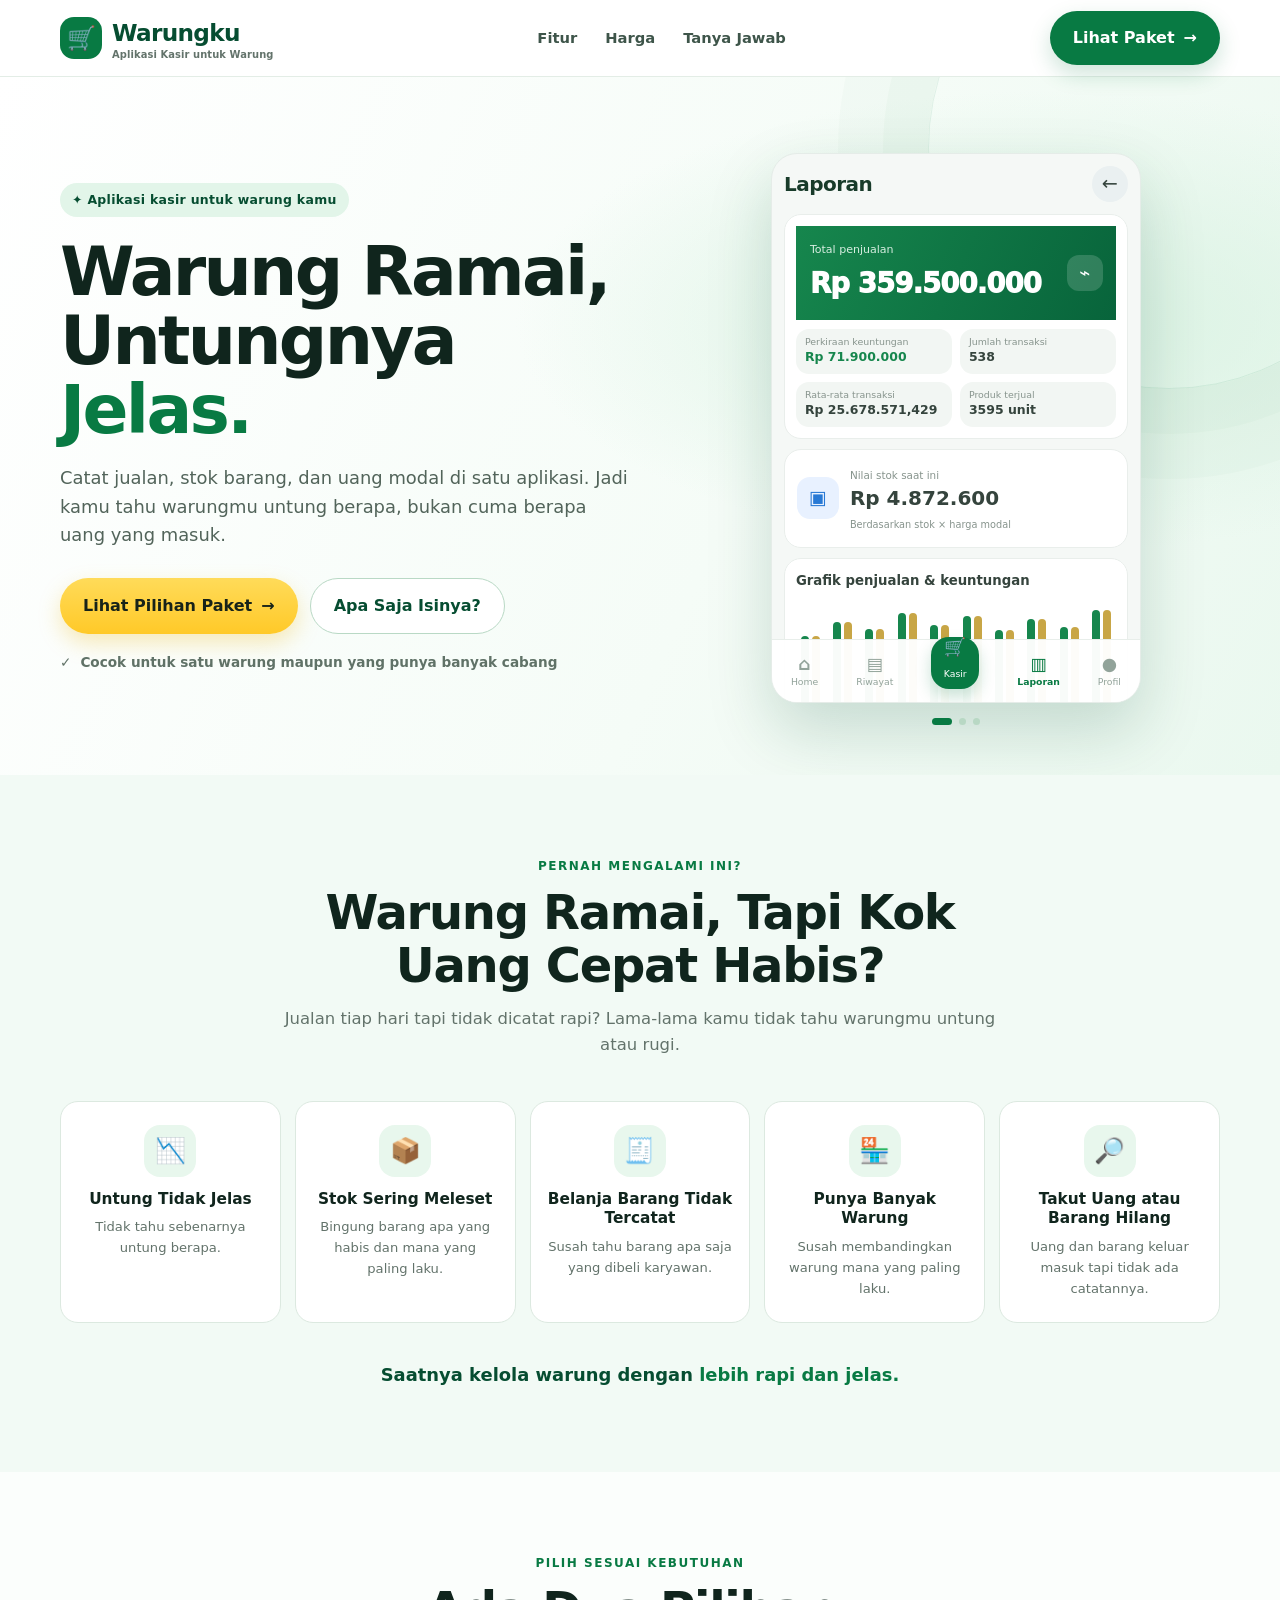
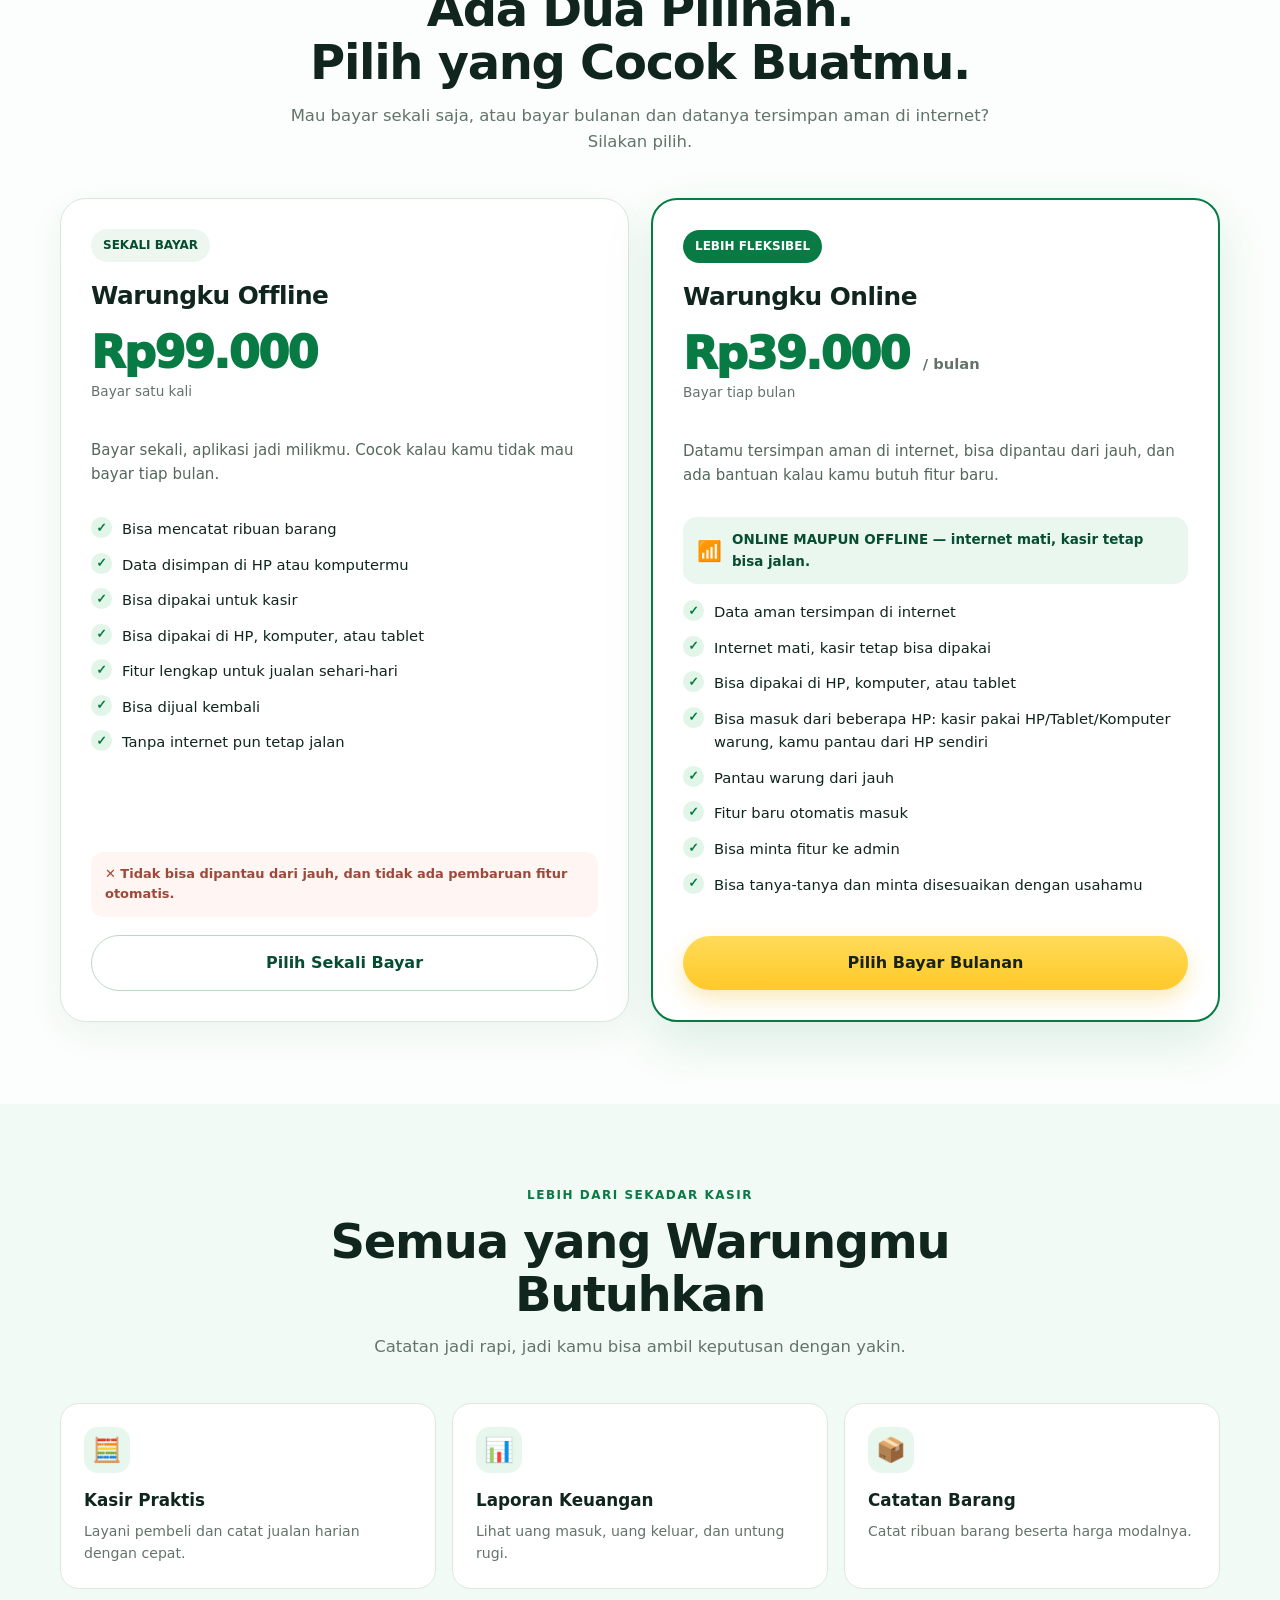
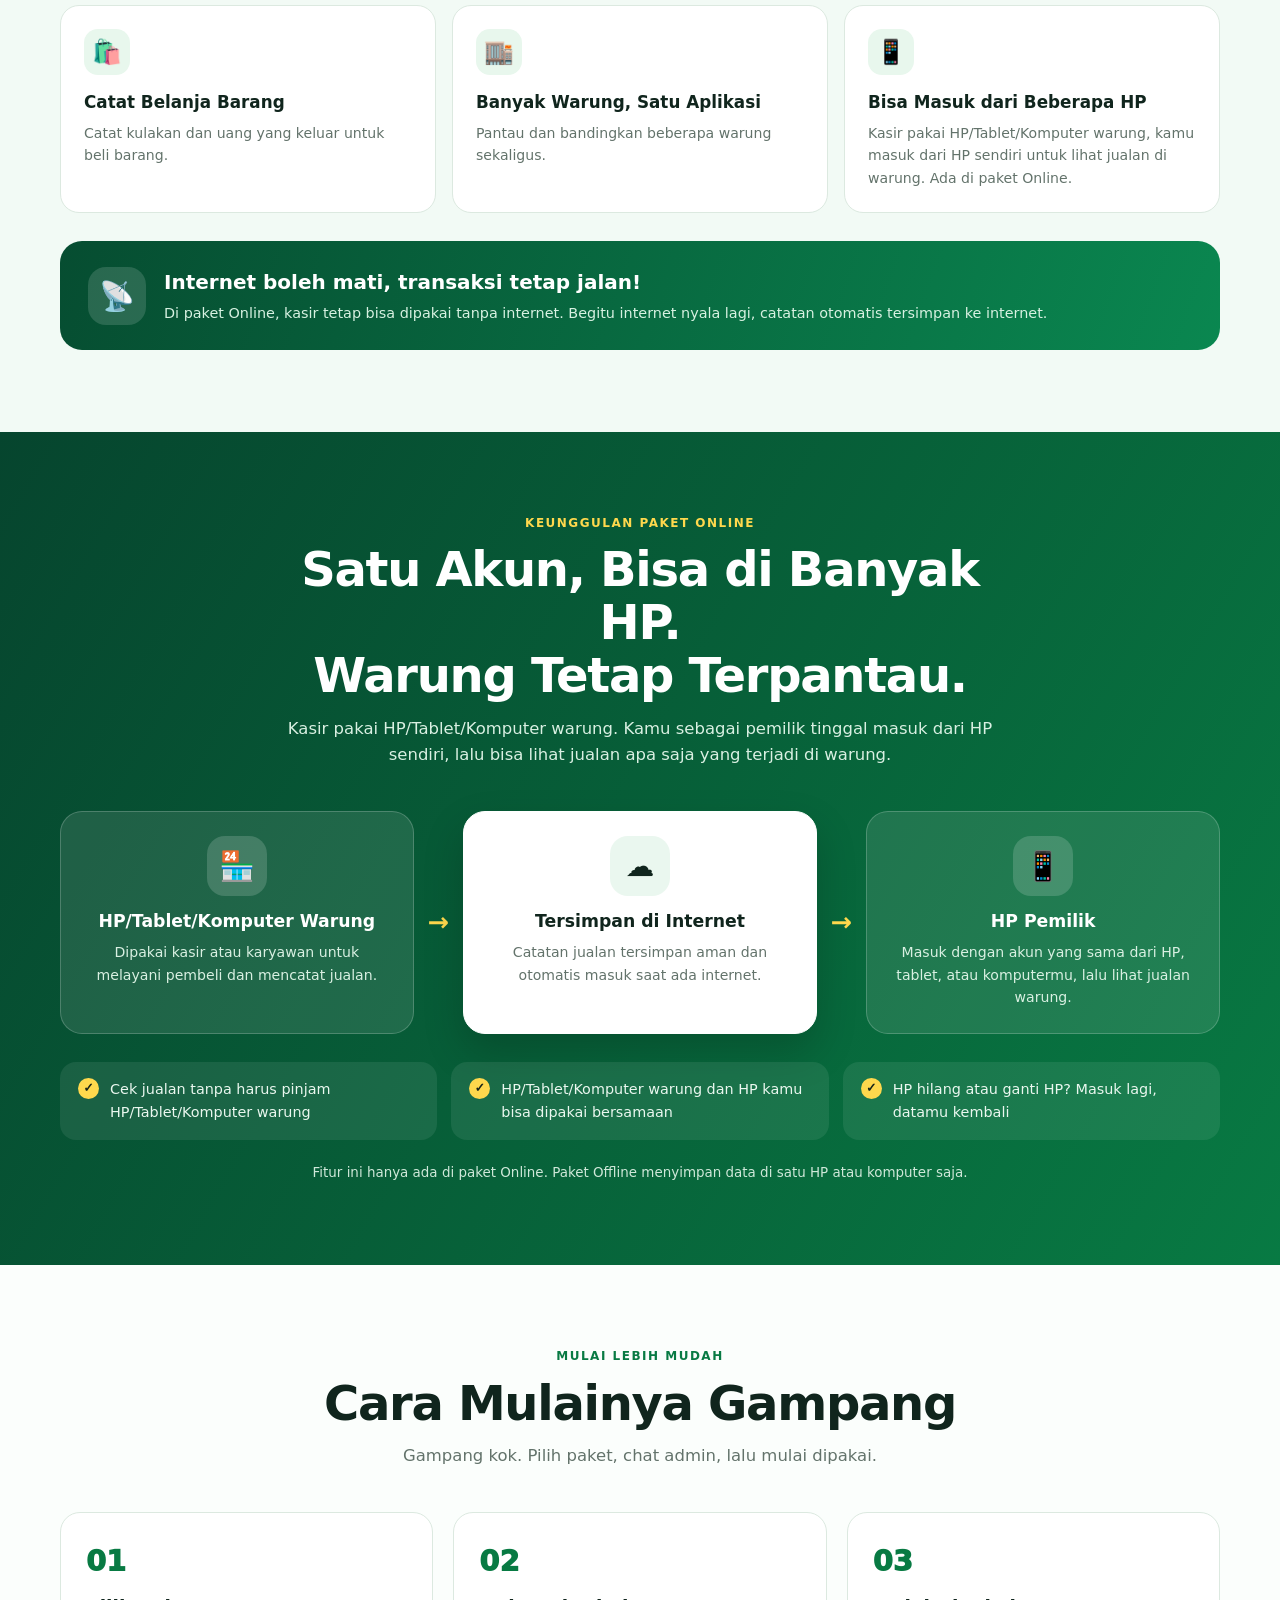
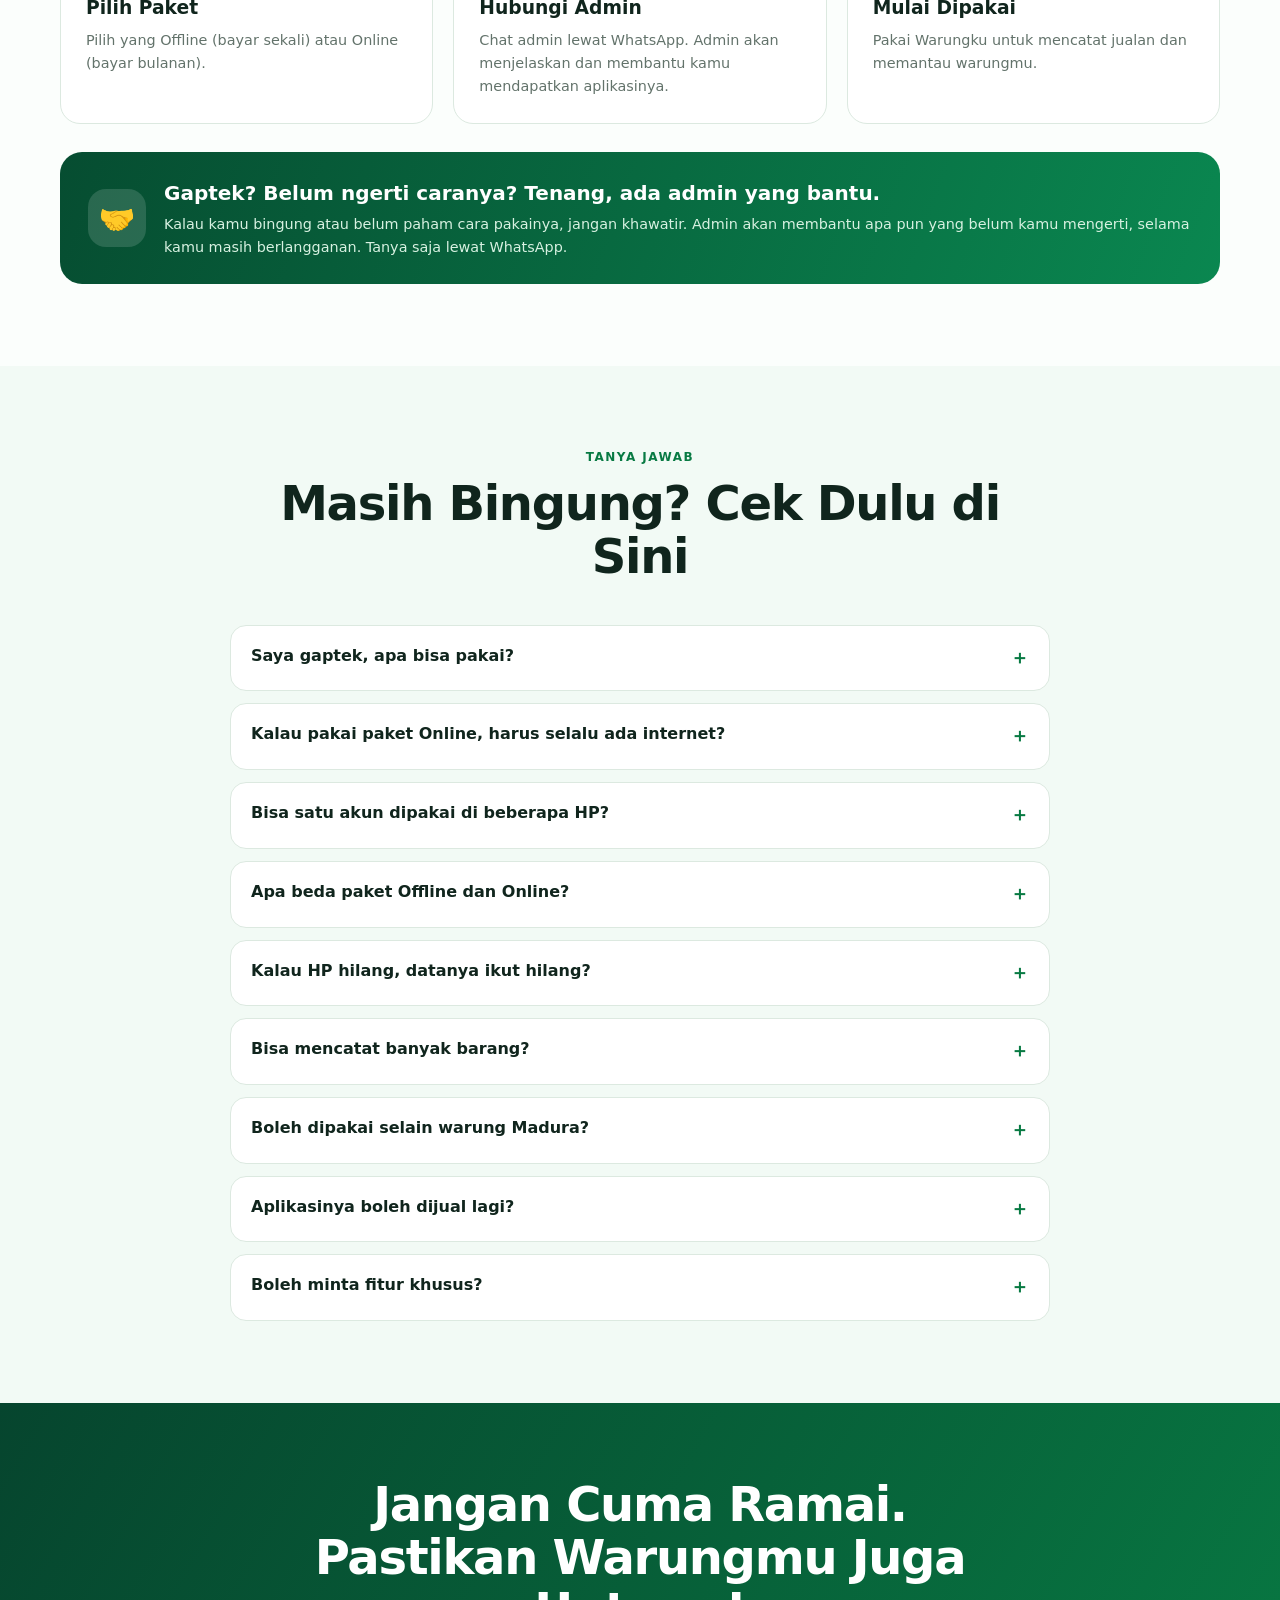
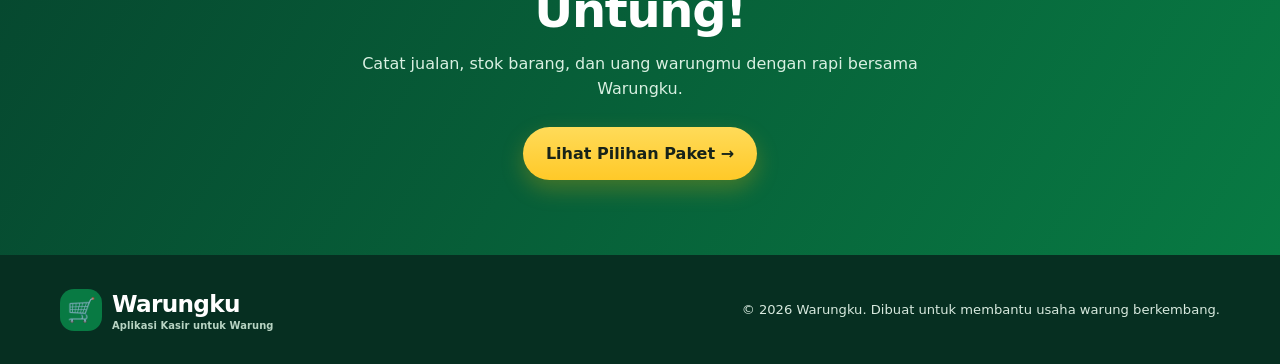
==== index.html @ 03334be5 "Ralat: logo baru hanya untuk ikon aplikasi terpasang, bukan di dalam aplikasi - kembalikan logo di h" ====
<!DOCTYPE html>
<html lang="id">
<head>
  <meta charset="UTF-8">
  <meta name="viewport" content="width=device-width, initial-scale=1.0">
  <meta name="description" content="Aplikasi kasir untuk warung: catat jualan, stok barang, dan keuangan dengan mudah. Pilih bayar sekali atau bayar bulanan.">
  <meta name="theme-color" content="#087a43">
  <title>Warungku — Warung Ramai, Untungnya Jelas</title>
  <style>
    :root {
      --green: #087a43;
      --green-dark: #064d31;
      --green-deep: #043d29;
      --green-soft: #eaf7ef;
      --yellow: #ffc928;
      --yellow-dark: #e8a900;
      --ink: #10251d;
      --muted: #63736b;
      --line: #dce9e0;
      --white: #fff;
      --shadow: 0 18px 55px rgba(5, 65, 39, .12);
      --radius: 24px;
    }
    * { box-sizing: border-box; }
    html { scroll-behavior: smooth; }
    body {
      margin: 0; color: var(--ink); background: #fbfefc;
      font-family: Inter, ui-sans-serif, system-ui, -apple-system, BlinkMacSystemFont, "Segoe UI", sans-serif;
      line-height: 1.6;
    }
    a { color: inherit; text-decoration: none; }
    button { font: inherit; }
    .container { width: min(1160px, calc(100% - 40px)); margin: auto; }
    .topbar {
      position: sticky; top: 0; z-index: 20; background: rgba(255,255,255,.9);
      backdrop-filter: blur(14px); border-bottom: 1px solid rgba(220,233,224,.8);
    }
    .nav { height: 76px; display: flex; align-items: center; justify-content: space-between; gap: 24px; }
    .brand { display: flex; align-items: center; gap: 10px; font-weight: 900; font-size: 1.45rem; letter-spacing: -.7px; color: var(--green-dark); }
    .brand-mark { width: 42px; height: 42px; display: grid; place-items: center; border-radius: 14px; background: var(--green); color: white; font-size: 1.45rem; }
    .brand small { display: block; font-size: .62rem; letter-spacing: .1px; color: var(--muted); font-weight: 650; margin-top: -4px; }
    .nav-links { display: flex; align-items: center; gap: 28px; color: #3e554a; font-size: .92rem; font-weight: 700; }
    .nav-links a:hover { color: var(--green); }
    .btn {
      display: inline-flex; justify-content: center; align-items: center; gap: 9px;
      border: 0; border-radius: 999px; padding: 14px 23px; font-weight: 850; cursor: pointer;
      transition: transform .2s, box-shadow .2s, background .2s;
    }
    .btn:hover { transform: translateY(-2px); }
    .btn-yellow { color: #172319; background: linear-gradient(180deg, #ffdb59, var(--yellow)); box-shadow: 0 9px 22px rgba(236,176,0,.27); }
    .btn-green { color: white; background: var(--green); box-shadow: 0 9px 22px rgba(8,122,67,.2); }
    .btn-outline { border: 1px solid #b9d9c5; color: var(--green-dark); background: white; }
    .hero {
      overflow: hidden; position: relative; padding: 76px 0 72px;
      background: radial-gradient(ellipse at 82% 35%, #d9f2e2 0, transparent 36%), linear-gradient(115deg, #fff 0%, #f5fcf7 58%, #eaf8ef 100%);
    }
    .hero:after { content:""; position:absolute; width:480px; height:480px; border:1px solid rgba(8,122,67,.09); border-radius:50%; right:-130px; top:-170px; box-shadow:0 0 0 45px rgba(8,122,67,.025),0 0 0 90px rgba(8,122,67,.02); }
    .hero-grid { position: relative; z-index: 1; display: grid; grid-template-columns: 1.05fr .95fr; align-items: center; gap: 48px; }
    .eyebrow { display: inline-flex; gap: 8px; align-items: center; padding: 7px 12px; border-radius: 999px; background: #e2f5e9; color: var(--green-dark); font-size: .78rem; font-weight: 850; letter-spacing: .3px; }
    h1 { font-size: clamp(2.55rem, 5.3vw, 4.55rem); line-height: 1.02; letter-spacing: -2.7px; margin: 20px 0; max-width: 700px; }
    h1 span { color: var(--green); }
    .hero-copy { color: #52645a; font-size: 1.12rem; max-width: 570px; }
    .hero-actions { display: flex; flex-wrap: wrap; gap: 12px; margin: 28px 0 18px; }
    .trust-line { color: #607267; font-size: .85rem; font-weight: 650; display:flex; gap:9px; align-items:center; }
    .hero-visual { min-height: 550px; position:relative; display:grid; place-items:center; }
    .report-mockup {
      width:min(100%, 370px); height:550px; position:relative; overflow:hidden;
      border:1px solid #e5ece8; border-radius:26px; background:#f5f8f6;
      box-shadow:0 28px 65px rgba(4,77,49,.18); color:#35443d;
      padding:12px 12px 68px;
    }
    .report-header { display:flex; justify-content:space-between; align-items:center; margin-bottom:12px; }
    .report-header h3 { margin:0; color:#183b2a; font-size:1.25rem; letter-spacing:-.5px; }
    .report-back { width:36px; height:36px; display:grid; place-items:center; border-radius:50%; background:#eaf0f1; font-size:1.2rem; }
    .report-card { margin-top:10px; padding:11px; border:1px solid #e9eeeb; border-radius:17px; background:white; }
    .sales-total { position:relative; padding:15px 14px; background:linear-gradient(115deg,#16864d,#08643b); color:white; }
    .sales-total-label { font-size:.69rem; color:#d7eee1; }
    .sales-total-value { margin-top:2px; font-size:1.72rem; font-weight:950; letter-spacing:-.9px; white-space:nowrap; }
    .sales-total-icon { position:absolute; right:13px; top:50%; transform:translateY(-50%); width:36px; height:36px; display:grid; place-items:center; border-radius:12px; background:rgba(255,255,255,.16); font-size:1.15rem; }
    .report-metrics { display:grid; grid-template-columns:1fr 1fr; gap:8px; margin:9px 0 0; }
    .report-metric { min-height:45px; padding:7px 9px; border-radius:13px; background:#f2f6f3; }
    .report-metric span { display:block; color:#87948d; font-size:.59rem; line-height:1.2; }
    .report-metric strong { display:block; margin-top:3px; color:#35443d; font-size:.78rem; line-height:1.15; white-space:nowrap; }
    .report-metric:first-child strong { color:#16864d; }
    .stock-card { display:flex; align-items:center; gap:11px; padding:11px 12px; }
    .stock-icon { width:42px; height:42px; flex:none; display:grid; place-items:center; border-radius:13px; background:#e8f1ff; color:#2879d5; font-size:1.2rem; }
    .stock-card span { color:#87948d; font-size:.65rem; }
    .stock-card strong { display:block; font-size:1.25rem; line-height:1.2; }
    .stock-card small { color:#87948d; font-size:.61rem; }
    .sales-chart { height:180px; margin-top:10px; padding:11px 11px 8px; }
    .sales-chart h4 { margin:0; font-size:.83rem; }
    .chart-columns { height:123px; display:flex; align-items:flex-end; gap:8px; overflow:hidden; margin-top:9px; padding:0 2px; border-bottom:1px solid #e8eeea; }
    .chart-day { min-width:22px; flex:1; height:100%; display:flex; flex-direction:column; justify-content:flex-end; align-items:center; gap:3px; }
    .chart-pair { width:100%; height:calc(100% - 14px); display:flex; align-items:flex-end; justify-content:center; gap:3px; }
    .chart-pair i { width:8px; border-radius:5px 5px 0 0; background:#16864d; }
    .chart-pair i:last-child { background:#c8a646; }
    .chart-day small { color:#87948d; font-size:.48rem; line-height:1; }
    .chart-day:nth-child(1) i{height:70%}.chart-day:nth-child(2) i{height:83%}.chart-day:nth-child(3) i{height:76%}.chart-day:nth-child(4) i{height:91%}.chart-day:nth-child(5) i{height:80%}.chart-day:nth-child(6) i{height:88%}.chart-day:nth-child(7) i{height:75%}.chart-day:nth-child(8) i{height:86%}.chart-day:nth-child(9) i{height:78%}.chart-day:nth-child(10) i{height:94%}
    .report-nav { position:absolute; right:0; bottom:0; left:0; height:63px; display:flex; justify-content:space-around; align-items:center; border-top:1px solid #e8eeea; background:rgba(255,255,255,.97); }
    .report-nav span { display:grid; gap:1px; justify-items:center; color:#92a39a; font-size:.58rem; line-height:1.2; }
    .report-nav b { font-size:1.1rem; }
    .report-nav .active { color:#087a43; font-weight:850; }
    .report-nav .cashier { width:48px; height:52px; margin-top:-17px; border-radius:18px; background:#087a43; color:white; box-shadow:0 8px 16px rgba(8,122,67,.22); }
    .hero-carousel { width:min(100%, 370px); height:550px; position:relative; }
    .hero-slide { position:absolute; inset:0; visibility:hidden; opacity:0; transform:translateX(12px); transition:opacity .7s ease, transform .7s ease, visibility .7s; pointer-events:none; }
    .hero-slide.active { visibility:visible; opacity:1; transform:translateX(0); pointer-events:auto; }
    .dashboard-mockup { height:100%; position:relative; overflow:hidden; border:1px solid #e5ece8; border-radius:28px; background:#f6f9f7; box-shadow:0 28px 65px rgba(4,77,49,.18); color:#173126; padding:16px 15px 68px; }
    .dashboard-top { display:flex; justify-content:space-between; align-items:center; gap:10px; }
    .dashboard-store { display:flex; align-items:center; gap:10px; min-width:0; }
    .dashboard-store-icon { width:42px; height:42px; flex:none; display:grid; place-items:center; border-radius:14px; background:#13874d; color:white; font-size:1.25rem; }
    .dashboard-store strong { display:block; font-size:.94rem; line-height:1.2; }
    .dashboard-store small { color:#84928b; font-size:.68rem; }
    .dashboard-user { width:38px; height:38px; flex:none; display:grid; place-items:center; border-radius:50%; background:#e2f5e9; color:#12814a; font-size:1.25rem; }
    .dashboard-title { margin:24px 0 13px; }
    .dashboard-title h3 { margin:0; font-size:1.55rem; line-height:1.2; letter-spacing:-.5px; }
    .dashboard-title p { margin:3px 0 0; color:#89958f; font-size:.78rem; }
    .dashboard-sales { padding:16px 15px; border-radius:21px; color:white; background:linear-gradient(140deg,#16864d,#08613a); box-shadow:0 12px 26px rgba(8,122,67,.14); }
    .dashboard-sales-label { color:#d7eee1; font-size:.72rem; }
    .dashboard-sales-value { margin:4px 0 11px; font-size:1.65rem; font-weight:950; letter-spacing:-.9px; white-space:nowrap; }
    .dashboard-sales-stats { display:grid; grid-template-columns:1fr 1fr; gap:12px; }
    .dashboard-sales-stats div { padding-top:8px; border-top:1px solid rgba(255,255,255,.25); color:#d7eee1; font-size:.68rem; }
    .dashboard-sales-stats strong { display:block; color:white; font-size:.92rem; }
    .dashboard-menu-heading { display:flex; justify-content:space-between; align-items:center; margin:16px 0 9px; }
    .dashboard-menu-heading strong { font-size:1rem; }
    .dashboard-menu-heading span { color:#13874d; font-size:.7rem; }
    .dashboard-menu { display:grid; grid-template-columns:repeat(3,1fr); gap:8px; }
    .dashboard-menu-item { min-height:91px; display:grid; justify-items:center; align-content:center; gap:6px; border:1px solid #e8eeea; border-radius:16px; background:white; font-size:.68rem; font-weight:800; }
    .dashboard-menu-icon { width:43px; height:43px; display:grid; place-items:center; border-radius:14px; background:#e4f5e9; color:#11834a; font-size:1.25rem; }
    .dashboard-menu-item:nth-child(2) .dashboard-menu-icon { background:#e5efff; color:#3180d5; }
    .dashboard-menu-item:nth-child(3) .dashboard-menu-icon { background:#fff0dc; color:#e89318; }
    .dashboard-menu-item:nth-child(4) .dashboard-menu-icon { background:#f2e6fb; color:#9051c9; }
    .dashboard-menu-item:nth-child(5) .dashboard-menu-icon { background:#e0f4f3; color:#1b9994; }
    .dashboard-menu-item:nth-child(6) .dashboard-menu-icon { background:#fbe6ed; color:#db4c7a; }
    .dashboard-nav { position:absolute; right:0; bottom:0; left:0; height:61px; display:flex; justify-content:space-around; align-items:center; border-top:1px solid #e8eeea; background:rgba(255,255,255,.98); }
    .dashboard-nav span { display:grid; justify-items:center; gap:1px; color:#9ba9a2; font-size:.56rem; line-height:1.1; }
    .dashboard-nav b { font-size:1rem; }
    .dashboard-nav .active { color:#087a43; font-weight:850; }
    .dashboard-nav .cashier { width:46px; height:50px; margin-top:-16px; border-radius:16px; background:#087a43; color:white; box-shadow:0 8px 16px rgba(8,122,67,.22); }
    .history-mockup { height:100%; position:relative; overflow:hidden; border-radius:28px; background:#d9e5dd; color:#173126; padding:14px; }
    .history-title { display:flex; justify-content:space-between; align-items:center; margin:0 2px 17px; font-size:1.25rem; font-weight:900; }
    .history-back { width:32px; height:32px; display:grid; place-items:center; border-radius:50%; background:rgba(255,255,255,.55); }
    .history-list { display:grid; gap:9px; opacity:.66; }
    .history-item { padding:11px 12px; border:1px solid rgba(255,255,255,.65); border-radius:13px; background:rgba(255,255,255,.48); font-size:.7rem; }
    .history-item strong { display:block; font-size:.8rem; }
    .receipt-overlay { position:absolute; inset:0; display:grid; place-items:center; padding:12px; background:rgba(14,37,26,.72); }
    .receipt-dialog { width:100%; padding:15px; border-radius:20px; background:#e9eeeb; box-shadow:0 18px 35px rgba(0,0,0,.2); }
    .receipt-paper { padding:15px 13px; border-radius:6px; background:white; box-shadow:0 3px 10px rgba(0,0,0,.15); color:#252525; font-family:ui-monospace, SFMono-Regular, Menlo, Consolas, monospace; font-size:.62rem; line-height:1.55; }
    .receipt-paper h4 { margin:0 0 7px; text-align:center; font-size:.8rem; }
    .receipt-center { text-align:center; }
    .receipt-divider { margin:8px 0; border-top:1px dashed #777; }
    .receipt-line { display:flex; justify-content:space-between; gap:6px; }
    .receipt-line.total { margin-top:7px; font-weight:900; }
    .receipt-actions { display:grid; grid-template-columns:1fr 1fr; gap:7px; margin-top:11px; }
    .receipt-action { min-height:39px; display:grid; place-items:center; border-radius:10px; color:white; font-size:.7rem; font-weight:850; }
    .receipt-print { background:#0a7040; }
    .receipt-delete { background:#bb1e4c; }
    .receipt-close { margin-top:7px; background:#dff3e5; color:#087a43; }
    .carousel-dots { position:absolute; z-index:3; right:0; bottom:-22px; left:0; display:flex; justify-content:center; gap:7px; }
    .carousel-dot { width:7px; height:7px; padding:0; border:0; border-radius:50%; background:#b8d8c4; cursor:pointer; }
    .carousel-dot.active { width:20px; border-radius:99px; background:var(--green); }
    .section { padding: 82px 0; }
    .section-soft { background: #f2faf5; }
    .section-head { text-align:center; max-width:740px; margin:0 auto 42px; }
    .section-kicker { color:var(--green); text-transform:uppercase; letter-spacing:1.5px; font-size:.75rem; font-weight:900; }
    h2 { font-size:clamp(2rem,4vw,3rem); line-height:1.1; letter-spacing:-1.3px; margin:10px 0 14px; }
    .section-head p { color:var(--muted); margin:0; font-size:1.03rem; }
    .pain-grid { display:grid; grid-template-columns:repeat(5,1fr); gap:14px; }
    .pain { padding:23px 17px; border:1px solid var(--line); border-radius:18px; background:white; text-align:center; }
    .pain-icon { width:52px; height:52px; border-radius:16px; margin:0 auto 13px; display:grid; place-items:center; background:#e8f7ed; font-size:1.55rem; }
    .pain h3 { font-size:.96rem; line-height:1.3; margin:0 0 7px; }
    .pain p { color:var(--muted); font-size:.82rem; margin:0; }
    .bridge { text-align:center; margin:38px auto 0; color:var(--green-dark); font-weight:850; font-size:1.12rem; }
    .bridge strong { color:var(--green); }
    .plans { display:grid; grid-template-columns:1fr 1fr; gap:22px; align-items:stretch; }
    .plan { position:relative; background:white; border:1.5px solid #d7e9dc; border-radius:26px; padding:30px; box-shadow:0 12px 35px rgba(4,77,49,.06); display:flex; flex-direction:column; }
    .plan.featured { border:2px solid var(--green); box-shadow:0 20px 50px rgba(8,122,67,.13); }
    .plan-label { display:inline-flex; align-self:flex-start; border-radius:99px; background:#edf7f0; color:var(--green-dark); font-size:.75rem; font-weight:900; padding:7px 12px; }
    .featured .plan-label { background:var(--green); color:white; }
    .plan h3 { font-size:1.55rem; margin:14px 0 2px; letter-spacing:-.5px; }
    .price { color:var(--green); font-size:2.8rem; font-weight:950; letter-spacing:-1.7px; line-height:1.2; margin:8px 0 0; }
    .price small { font-size:.92rem; letter-spacing:0; color:var(--muted); font-weight:700; }
    .price-note { color:var(--muted); font-size:.85rem; margin:2px 0 20px; }
    .plan-intro { color:#53675c; font-size:.94rem; min-height:48px; }
    .feature-list { list-style:none; padding:0; margin:16px 0 22px; display:grid; gap:12px; }
    .feature-list li { display:flex; gap:10px; align-items:flex-start; font-size:.92rem; }
    .check { flex:none; display:grid; place-items:center; width:21px; height:21px; border-radius:50%; background:#e1f5e8; color:var(--green); font-size:.78rem; font-weight:950; }
    .minus { margin-top:auto; padding:12px 14px; border-radius:13px; background:#fff5f2; color:#9d493a; font-size:.81rem; font-weight:700; }
    .plan .btn { width:100%; margin-top:18px; }
    .offline-banner { margin-top:15px; padding:12px 14px; border-radius:14px; background:#eaf7ef; color:var(--green-dark); font-size:.84rem; font-weight:800; display:flex; gap:10px; align-items:center; }
    .offline-banner b { font-size:1.25rem; }
    .feature-grid { display:grid; grid-template-columns:repeat(3,1fr); gap:16px; }
    .feature { padding:23px; border:1px solid var(--line); background:white; border-radius:19px; }
    .feature .f-icon { font-size:1.5rem; width:46px; height:46px; border-radius:14px; background:#e8f7ed; display:grid; place-items:center; margin-bottom:14px; }
    .feature h3 { margin:0 0 6px; font-size:1.05rem; }
    .feature p { margin:0; color:var(--muted); font-size:.88rem; }
    .offline-callout { display:grid; grid-template-columns:auto 1fr; gap:18px; align-items:center; margin-top:28px; background:linear-gradient(110deg,var(--green-dark),#0a8750); color:white; border-radius:22px; padding:25px 28px; }
    .offline-callout .big-icon { width:58px; height:58px; display:grid; place-items:center; background:rgba(255,255,255,.14); border-radius:18px; font-size:1.8rem; }
    .offline-callout h3 { margin:0 0 4px; font-size:1.25rem; }
    .offline-callout p { margin:0; color:#d7f1e1; font-size:.9rem; }
    .multi { padding:82px 0; background:linear-gradient(120deg,#06452e,#087a43); color:white; }
    .multi .section-kicker { color:#ffd84d; }
    .multi h2 { color:white; }
    .multi .section-head p { color:#d9f0e2; }
    .device-flow { display:grid; grid-template-columns:1fr auto 1fr auto 1fr; align-items:stretch; gap:14px; }
    .device { padding:24px 20px; border-radius:22px; background:rgba(255,255,255,.1); border:1px solid rgba(255,255,255,.2); text-align:center; }
    .device-icon { width:60px; height:60px; margin:0 auto 12px; display:grid; place-items:center; border-radius:18px; background:rgba(255,255,255,.16); font-size:1.8rem; }
    .device h3 { margin:0 0 6px; font-size:1.08rem; }
    .device p { margin:0; color:#d9f0e2; font-size:.88rem; }
    .device-cloud { background:white; color:var(--ink); border-color:white; box-shadow:0 18px 40px rgba(0,0,0,.18); }
    .device-cloud .device-icon { background:var(--green-soft); }
    .device-cloud p { color:var(--muted); }
    .flow-arrow { align-self:center; color:#ffd84d; font-size:1.6rem; font-weight:900; text-align:center; }
    .multi-points { display:grid; grid-template-columns:repeat(3,1fr); gap:14px; margin-top:28px; }
    .multi-point { display:flex; gap:11px; align-items:flex-start; padding:16px 18px; border-radius:16px; background:rgba(255,255,255,.08); font-size:.9rem; color:#eaf7ef; }
    .multi-point .check { background:#ffd84d; color:#172319; }
    .multi-note { margin:22px auto 0; max-width:720px; text-align:center; color:#cfe8d9; font-size:.84rem; }
    .steps { display:grid; grid-template-columns:repeat(3,1fr); gap:20px; counter-reset:step; }
    .step { background:white; border:1px solid var(--line); border-radius:20px; padding:25px; }
    .step:before { counter-increment:step; content:"0" counter(step); color:var(--green); font-size:1.8rem; font-weight:950; }
    .step h3 { margin:9px 0 6px; }
    .step p { color:var(--muted); font-size:.9rem; margin:0; }
    .faq { max-width:820px; margin:auto; display:grid; gap:12px; }
    details { border:1px solid var(--line); border-radius:16px; background:white; padding:17px 20px; }
    summary { cursor:pointer; font-weight:850; list-style:none; display:flex; justify-content:space-between; gap:15px; }
    summary:after { content:"＋"; color:var(--green); font-size:1.2rem; }
    details[open] summary:after { content:"−"; }
    details p { color:var(--muted); margin:12px 0 2px; font-size:.92rem; }
    .final-cta { padding:75px 0; background:linear-gradient(120deg,#06452e,#087a43); color:white; text-align:center; }
    .final-cta h2 { max-width:760px; margin:0 auto 14px; }
    .final-cta p { color:#d9f0e2; max-width:620px; margin:0 auto 25px; }
    .footer { padding:30px 0; background:#062f21; color:#d7e9de; font-size:.82rem; }
    .footer-inner { display:flex; justify-content:space-between; align-items:center; gap:20px; flex-wrap:wrap; }
    .footer .brand { color:white; }
    .footer .brand small { color:#b8d4c3; }
    .sticky-mobile { display:none; }
    @media (max-width: 900px) {
      .nav-links { gap:15px; font-size:.82rem; }
      .hero-grid { gap:20px; }
      .pain-grid { grid-template-columns:repeat(3,1fr); }
      .pain:nth-child(4), .pain:nth-child(5) { grid-column:span 1; }
    }
    @media (max-width: 700px) {
      .container { width:min(100% - 30px, 560px); }
      .nav { height:65px; }
      .nav-links { display:none; }
      .nav .btn { padding:10px 14px; font-size:.78rem; }
      .brand { font-size:1.2rem; }
      .brand-mark { width:36px;height:36px; }
      .hero { padding:52px 0 45px; }
      .hero-grid { grid-template-columns:1fr; }
      h1 { letter-spacing:-1.8px; font-size:clamp(2.5rem,11vw,3.65rem); }
      .hero-copy { font-size:1rem; }
      .hero-visual { min-height:570px; margin-top:0; }
      .hero-carousel { height:550px; }
      .report-mockup { height:550px; }
      .section { padding:60px 0; }
      .section-head { margin-bottom:28px; }
      .pain-grid { grid-template-columns:1fr 1fr; gap:10px; }
      .pain { padding:17px 12px; }
      .pain:last-child { grid-column:span 2; }
      .plans { grid-template-columns:1fr; }
      .plan { padding:24px; }
      .plan-intro { min-height:0; }
      .feature-grid { grid-template-columns:1fr 1fr; gap:10px; }
      .feature { padding:17px; }
      .offline-callout { grid-template-columns:1fr; padding:22px; }
      .multi { padding:60px 0; }
      .device-flow { grid-template-columns:1fr; gap:8px; }
      .flow-arrow { transform:rotate(90deg); font-size:1.3rem; }
      .multi-points { grid-template-columns:1fr; gap:10px; }
      .steps { grid-template-columns:1fr; gap:12px; }
      .final-cta { padding:58px 0 85px; }
      .sticky-mobile { display:flex; position:fixed; z-index:30; bottom:12px; left:12px; right:12px; }
      .sticky-mobile .btn { width:100%; box-shadow:0 10px 35px rgba(0,0,0,.24); }
      body { padding-bottom:75px; }
    }
    @media (max-width: 380px) {
      .hero-actions .btn { width:100%; }
      .feature-grid { grid-template-columns:1fr; }
      .price { font-size:2.4rem; }
    }
  </style>
</head>
<body>
  <header class="topbar">
    <div class="container nav">
      <a class="brand" href="#beranda" aria-label="Warungku beranda">
        <span class="brand-mark">🛒</span>
        <span>Warungku<small>Aplikasi Kasir untuk Warung</small></span>
      </a>
      <nav class="nav-links" aria-label="Navigasi utama">
        <a href="#fitur">Fitur</a><a href="#paket">Harga</a><a href="#faq">Tanya Jawab</a>
      </nav>
      <a class="btn btn-green" href="#paket">Lihat Paket <span>→</span></a>
    </div>
  </header>

  <main>
    <section class="hero" id="beranda">
      <div class="container hero-grid">
        <div>
          <div class="eyebrow">✦ Aplikasi kasir untuk warung kamu</div>
          <h1>Warung Ramai,<br>Untungnya <span>Jelas.</span></h1>
          <p class="hero-copy">Catat jualan, stok barang, dan uang modal di satu aplikasi. Jadi kamu tahu warungmu untung berapa, bukan cuma berapa uang yang masuk.</p>
          <div class="hero-actions">
            <a class="btn btn-yellow" href="#paket">Lihat Pilihan Paket <span>→</span></a>
            <a class="btn btn-outline" href="#fitur">Apa Saja Isinya?</a>
          </div>
          <div class="trust-line"><span>✓</span> Cocok untuk satu warung maupun yang punya banyak cabang</div>
        </div>
        <div class="hero-visual" aria-label="Slide otomatis mockup aplikasi Warungku">
          <div class="hero-carousel" aria-live="off">
            <div class="hero-slide active" data-slide="0" aria-hidden="false">
              <div class="report-mockup">
                <div class="report-header"><h3>Laporan</h3><span class="report-back">←</span></div>
                <div class="report-card">
                  <div class="sales-total">
                    <div class="sales-total-label">Total penjualan</div>
                    <div class="sales-total-value">Rp 359.500.000</div>
                    <span class="sales-total-icon">⌁</span>
                  </div>
                  <div class="report-metrics">
                    <div class="report-metric"><span>Perkiraan keuntungan</span><strong>Rp 71.900.000</strong></div>
                    <div class="report-metric"><span>Jumlah transaksi</span><strong>538</strong></div>
                    <div class="report-metric"><span>Rata-rata transaksi</span><strong>Rp 25.678.571,429</strong></div>
                    <div class="report-metric"><span>Produk terjual</span><strong>3595 unit</strong></div>
                  </div>
                </div>
                <div class="report-card stock-card">
                  <div class="stock-icon">▣</div>
                  <div><span>Nilai stok saat ini</span><strong>Rp 4.872.600</strong><small>Berdasarkan stok × harga modal</small></div>
                </div>
                <div class="report-card sales-chart">
                  <h4>Grafik penjualan &amp; keuntungan</h4>
                  <div class="chart-columns">
                    <div class="chart-day"><div class="chart-pair"><i></i><i></i></div><small>01/11</small></div>
                    <div class="chart-day"><div class="chart-pair"><i></i><i></i></div><small>02/11</small></div>
                    <div class="chart-day"><div class="chart-pair"><i></i><i></i></div><small>03/11</small></div>
                    <div class="chart-day"><div class="chart-pair"><i></i><i></i></div><small>04/11</small></div>
                    <div class="chart-day"><div class="chart-pair"><i></i><i></i></div><small>05/11</small></div>
                    <div class="chart-day"><div class="chart-pair"><i></i><i></i></div><small>06/11</small></div>
                    <div class="chart-day"><div class="chart-pair"><i></i><i></i></div><small>07/11</small></div>
                    <div class="chart-day"><div class="chart-pair"><i></i><i></i></div><small>08/11</small></div>
                    <div class="chart-day"><div class="chart-pair"><i></i><i></i></div><small>09/11</small></div>
                    <div class="chart-day"><div class="chart-pair"><i></i><i></i></div><small>10/11</small></div>
                  </div>
                </div>
                <div class="report-nav">
                  <span><b>⌂</b>Home</span><span><b>▤</b>Riwayat</span><span class="cashier"><b>🛒</b>Kasir</span><span class="active"><b>▥</b>Laporan</span><span><b>●</b>Profil</span>
                </div>
              </div>
            </div>
            <div class="hero-slide" data-slide="1" aria-hidden="true">
              <div class="dashboard-mockup">
                <div class="dashboard-top">
                  <div class="dashboard-store"><span class="dashboard-store-icon">▣</span><div><strong>TOKO SEMBAKO</strong><small>Selamat datang, Fendi!</small></div></div>
                  <span class="dashboard-user">●</span>
                </div>
                <div class="dashboard-title"><h3>Dashboard</h3><p>Ringkasan aktivitas toko hari ini</p></div>
                <div class="dashboard-sales">
                  <div class="dashboard-sales-label">Total Penjualan Hari Ini</div>
                  <div class="dashboard-sales-value">Rp 507.942.000</div>
                  <div class="dashboard-sales-stats"><div>Transaksi<strong>143
                    </strong></div><div>Keuntungan<strong>Rp 295.347.200</strong></div></div>
                </div>
                <div class="dashboard-menu-heading"><strong>Menu Utama</strong><span>9 Menu</span></div>
                <div class="dashboard-menu">
                  <div class="dashboard-menu-item"><span class="dashboard-menu-icon">🛒</span>Keranjang</div>
                  <div class="dashboard-menu-item"><span class="dashboard-menu-icon">📦</span>Produk</div>
                  <div class="dashboard-menu-item"><span class="dashboard-menu-icon">▥</span>Laporan</div>
                  <div class="dashboard-menu-item"><span class="dashboard-menu-icon">🚚</span>Supplier</div>
                  <div class="dashboard-menu-item"><span class="dashboard-menu-icon">▤</span>Stok Barang</div>
                  <div class="dashboard-menu-item"><span class="dashboard-menu-icon">🛍</span>Pembelian</div>
                </div>
                <div class="dashboard-nav">
                  <span class="active"><b>⌂</b>Home</span><span><b>▤</b>Riwayat</span><span class="cashier"><b>🛒</b>Kasir</span><span><b>▥</b>Laporan</span><span><b>●</b>Profil</span>
                </div>
              </div>
            </div>
            <div class="hero-slide" data-slide="2" aria-hidden="true">
              <div class="history-mockup">
                <div class="history-title"><span>Riwayat</span><span class="history-back">←</span></div>
                <div class="history-list">
                  <div class="history-item"><strong>Siti Aminah</strong>14/11/2026, 19.30.00 · Rp 5.615.000</div>
                  <div class="history-item"><strong>Budi Santoso</strong>14/11/2026, 15.46.00 · Rp 5.584.000</div>
                </div>
                <div class="receipt-overlay">
                  <div class="receipt-dialog">
                    <div class="receipt-paper">
                      <h4>TOKO SEMBAKO</h4>
                      <div class="receipt-center">Dusun Oprak Desa Tamberu Daya<br>14/11/2026 · 19.27.00</div>
                      <div class="receipt-divider"></div>
                      <div>Gula Pasir 1 kg</div>
                      <div class="receipt-line"><span>196 x Rp 16.000</span><span>Rp 3.136.000</span></div>
                      <div style="margin-top:7px">Gula Pasir 1 kg</div>
                      <div class="receipt-line"><span>146 x Rp 16.000</span><span>Rp 2.336.000</span></div>
                      <div class="receipt-divider"></div>
                      <div class="receipt-line total"><span>Total</span><span>Rp 5.472.000</span></div>
                      <div class="receipt-line"><span>Tunai</span><span>Rp 5.480.000</span></div>
                      <div class="receipt-line"><span>Kembalian</span><span>Rp 8.000</span></div>
                      <div class="receipt-divider"></div>
                      <div class="receipt-center">Terima kasih telah berbelanja</div>
                    </div>
                    <div class="receipt-actions">
                      <div class="receipt-action receipt-print">▣ Cetak</div>
                      <div class="receipt-action receipt-delete">▤ Hapus</div>
                    </div>
                    <div class="receipt-action receipt-close">Tutup</div>
                  </div>
                </div>
              </div>
            </div>
            <div class="carousel-dots" aria-label="Pilih slide">
              <button class="carousel-dot active" type="button" aria-label="Tampilkan slide laporan" aria-current="true"></button>
              <button class="carousel-dot" type="button" aria-label="Tampilkan slide dashboard" aria-current="false"></button>
              <button class="carousel-dot" type="button" aria-label="Tampilkan slide struk riwayat" aria-current="false"></button>
            </div>
          </div>
        </div>
      </div>
    </section>

    <section class="section section-soft">
      <div class="container">
        <div class="section-head">
          <div class="section-kicker">Pernah mengalami ini?</div>
          <h2>Warung Ramai, Tapi Kok Uang Cepat Habis?</h2>
          <p>Jualan tiap hari tapi tidak dicatat rapi? Lama-lama kamu tidak tahu warungmu untung atau rugi.</p>
        </div>
        <div class="pain-grid">
          <article class="pain"><div class="pain-icon">📉</div><h3>Untung Tidak Jelas</h3><p>Tidak tahu sebenarnya untung berapa.</p></article>
          <article class="pain"><div class="pain-icon">📦</div><h3>Stok Sering Meleset</h3><p>Bingung barang apa yang habis dan mana yang paling laku.</p></article>
          <article class="pain"><div class="pain-icon">🧾</div><h3>Belanja Barang Tidak Tercatat</h3><p>Susah tahu barang apa saja yang dibeli karyawan.</p></article>
          <article class="pain"><div class="pain-icon">🏪</div><h3>Punya Banyak Warung</h3><p>Susah membandingkan warung mana yang paling laku.</p></article>
          <article class="pain"><div class="pain-icon">🔎</div><h3>Takut Uang atau Barang Hilang</h3><p>Uang dan barang keluar masuk tapi tidak ada catatannya.</p></article>
        </div>
        <div class="bridge">Saatnya kelola warung dengan <strong>lebih rapi dan jelas.</strong></div>
      </div>
    </section>

    <section class="section" id="paket">
      <div class="container">
        <div class="section-head">
          <div class="section-kicker">Pilih sesuai kebutuhan</div>
          <h2>Ada Dua Pilihan.<br>Pilih yang Cocok Buatmu.</h2>
          <p>Mau bayar sekali saja, atau bayar bulanan dan datanya tersimpan aman di internet? Silakan pilih.</p>
        </div>
        <div class="plans">
          <article class="plan">
            <span class="plan-label">SEKALI BAYAR</span>
            <h3>Warungku Offline</h3>
            <div class="price">Rp99.000</div>
            <div class="price-note">Bayar satu kali</div>
            <p class="plan-intro">Bayar sekali, aplikasi jadi milikmu. Cocok kalau kamu tidak mau bayar tiap bulan.</p>
            <ul class="feature-list">
              <li><span class="check">✓</span> Bisa mencatat ribuan barang</li>
              <li><span class="check">✓</span> Data disimpan di HP atau komputermu</li>
              <li><span class="check">✓</span> Bisa dipakai untuk kasir</li>
              <li><span class="check">✓</span> Bisa dipakai di HP, komputer, atau tablet</li>
              <li><span class="check">✓</span> Fitur lengkap untuk jualan sehari-hari</li>
              <li><span class="check">✓</span> Bisa dijual kembali</li>
              <li><span class="check">✓</span> Tanpa internet pun tetap jalan</li>
            </ul>
            <div class="minus">✕ Tidak bisa dipantau dari jauh, dan tidak ada pembaruan fitur otomatis.</div>
            <a class="btn btn-outline" href="#kontak" data-package="Warungku Offline">Pilih Sekali Bayar</a>
          </article>

          <article class="plan featured">
            <span class="plan-label">LEBIH FLEKSIBEL</span>
            <h3>Warungku Online</h3>
            <div class="price">Rp39.000 <small>/ bulan</small></div>
            <div class="price-note">Bayar tiap bulan</div>
            <p class="plan-intro">Datamu tersimpan aman di internet, bisa dipantau dari jauh, dan ada bantuan kalau kamu butuh fitur baru.</p>
            <div class="offline-banner"><b>📶</b><span>ONLINE MAUPUN OFFLINE — internet mati, kasir tetap bisa jalan.</span></div>
            <ul class="feature-list">
              <li><span class="check">✓</span> Data aman tersimpan di internet</li>
              <li><span class="check">✓</span> Internet mati, kasir tetap bisa dipakai</li>
              <li><span class="check">✓</span> Bisa dipakai di HP, komputer, atau tablet</li>
              <li><span class="check">✓</span> Bisa masuk dari beberapa HP: kasir pakai HP/Tablet/Komputer warung, kamu pantau dari HP sendiri</li>
              <li><span class="check">✓</span> Pantau warung dari jauh</li>
              <li><span class="check">✓</span> Fitur baru otomatis masuk</li>
              <li><span class="check">✓</span> Bisa minta fitur ke admin</li>
              <li><span class="check">✓</span> Bisa tanya-tanya dan minta disesuaikan dengan usahamu</li>
            </ul>
            <a class="btn btn-yellow" href="#kontak" data-package="Warungku Online">Pilih Bayar Bulanan</a>
          </article>
        </div>
      </div>
    </section>

    <section class="section section-soft" id="fitur">
      <div class="container">
        <div class="section-head">
          <div class="section-kicker">Lebih dari sekadar kasir</div>
          <h2>Semua yang Warungmu Butuhkan</h2>
          <p>Catatan jadi rapi, jadi kamu bisa ambil keputusan dengan yakin.</p>
        </div>
        <div class="feature-grid">
          <article class="feature"><div class="f-icon">🧮</div><h3>Kasir Praktis</h3><p>Layani pembeli dan catat jualan harian dengan cepat.</p></article>
          <article class="feature"><div class="f-icon">📊</div><h3>Laporan Keuangan</h3><p>Lihat uang masuk, uang keluar, dan untung rugi.</p></article>
          <article class="feature"><div class="f-icon">📦</div><h3>Catatan Barang</h3><p>Catat ribuan barang beserta harga modalnya.</p></article>
          <article class="feature"><div class="f-icon">🛍️</div><h3>Catat Belanja Barang</h3><p>Catat kulakan dan uang yang keluar untuk beli barang.</p></article>
          <article class="feature"><div class="f-icon">🏬</div><h3>Banyak Warung, Satu Aplikasi</h3><p>Pantau dan bandingkan beberapa warung sekaligus.</p></article>
          <article class="feature"><div class="f-icon">📱</div><h3>Bisa Masuk dari Beberapa HP</h3><p>Kasir pakai HP/Tablet/Komputer warung, kamu masuk dari HP sendiri untuk lihat jualan di warung. Ada di paket Online.</p></article>
        </div>
        <div class="offline-callout">
          <div class="big-icon">📡</div>
          <div><h3>Internet boleh mati, transaksi tetap jalan!</h3><p>Di paket Online, kasir tetap bisa dipakai tanpa internet. Begitu internet nyala lagi, catatan otomatis tersimpan ke internet.</p></div>
        </div>
      </div>
    </section>

    <section class="multi" id="multi-perangkat">
      <div class="container">
        <div class="section-head">
          <div class="section-kicker">Keunggulan Paket Online</div>
          <h2>Satu Akun, Bisa di Banyak HP.<br>Warung Tetap Terpantau.</h2>
          <p>Kasir pakai HP/Tablet/Komputer warung. Kamu sebagai pemilik tinggal masuk dari HP sendiri, lalu bisa lihat jualan apa saja yang terjadi di warung.</p>
        </div>
        <div class="device-flow">
          <article class="device">
            <div class="device-icon">🏪</div>
            <h3>HP/Tablet/Komputer Warung</h3>
            <p>Dipakai kasir atau karyawan untuk melayani pembeli dan mencatat jualan.</p>
          </article>
          <div class="flow-arrow" aria-hidden="true">→</div>
          <article class="device device-cloud">
            <div class="device-icon">☁️</div>
            <h3>Tersimpan di Internet</h3>
            <p>Catatan jualan tersimpan aman dan otomatis masuk saat ada internet.</p>
          </article>
          <div class="flow-arrow" aria-hidden="true">→</div>
          <article class="device">
            <div class="device-icon">📱</div>
            <h3>HP Pemilik</h3>
            <p>Masuk dengan akun yang sama dari HP, tablet, atau komputermu, lalu lihat jualan warung.</p>
          </article>
        </div>
        <div class="multi-points">
          <div class="multi-point"><span class="check">✓</span><span>Cek jualan tanpa harus pinjam HP/Tablet/Komputer warung</span></div>
          <div class="multi-point"><span class="check">✓</span><span>HP/Tablet/Komputer warung dan HP kamu bisa dipakai bersamaan</span></div>
          <div class="multi-point"><span class="check">✓</span><span>HP hilang atau ganti HP? Masuk lagi, datamu kembali</span></div>
        </div>
        <p class="multi-note">Fitur ini hanya ada di paket Online. Paket Offline menyimpan data di satu HP atau komputer saja.</p>
      </div>
    </section>

    <section class="section">
      <div class="container">
        <div class="section-head">
          <div class="section-kicker">Mulai lebih mudah</div>
          <h2>Cara Mulainya Gampang</h2>
          <p>Gampang kok. Pilih paket, chat admin, lalu mulai dipakai.</p>
        </div>
        <div class="steps">
          <article class="step"><h3>Pilih Paket</h3><p>Pilih yang Offline (bayar sekali) atau Online (bayar bulanan).</p></article>
          <article class="step"><h3>Hubungi Admin</h3><p>Chat admin lewat WhatsApp. Admin akan menjelaskan dan membantu kamu mendapatkan aplikasinya.</p></article>
          <article class="step"><h3>Mulai Dipakai</h3><p>Pakai Warungku untuk mencatat jualan dan memantau warungmu.</p></article>
        </div>
        <div class="offline-callout">
          <div class="big-icon">🤝</div>
          <div><h3>Gaptek? Belum ngerti caranya? Tenang, ada admin yang bantu.</h3><p>Kalau kamu bingung atau belum paham cara pakainya, jangan khawatir. Admin akan membantu apa pun yang belum kamu mengerti, selama kamu masih berlangganan. Tanya saja lewat WhatsApp.</p></div>
        </div>
      </div>
    </section>

    <section class="section section-soft" id="faq">
      <div class="container">
        <div class="section-head">
          <div class="section-kicker">Tanya jawab</div>
          <h2>Masih Bingung? Cek Dulu di Sini</h2>
        </div>
        <div class="faq">
          <details><summary>Saya gaptek, apa bisa pakai?</summary><p>Bisa. Kalau kamu bingung atau belum ngerti caranya, tenang, ada admin yang akan membantu. Tanya saja apa pun yang belum kamu mengerti, selama kamu masih berlangganan (paket Online).</p></details>
                    <details><summary>Kalau pakai paket Online, harus selalu ada internet?</summary><p>Tidak harus. Kasir tetap bisa dipakai tanpa internet. Internet hanya dibutuhkan untuk menyimpan data ke internet dan untuk memantau warung dari jauh.</p></details>
          <details><summary>Bisa satu akun dipakai di beberapa HP?</summary><p>Bisa, di paket Online. Contohnya, kasir pakai HP/Tablet/Komputer warung, sedangkan kamu sebagai pemilik masuk dari HP sendiri untuk melihat jualan di warung. Catatan masuk saat HP terhubung internet. Di paket Offline, data hanya ada di satu HP atau komputer.</p></details>
          <details><summary>Apa beda paket Offline dan Online?</summary><p>Offline: bayar sekali, data disimpan di HP atau komputermu. Online: bayar bulanan, data tersimpan di internet, bisa dipantau dari jauh, fitur baru otomatis masuk, dan bisa minta atau konsultasi fitur ke admin.</p></details>
          <details><summary>Kalau HP hilang, datanya ikut hilang?</summary><p>Di paket Online, tidak. Datamu tersimpan di internet. Masuk lagi dengan email yang sama, produk dan catatanmu akan kembali.</p></details>
          <details><summary>Bisa mencatat banyak barang?</summary><p>Bisa. Paket sekali bayar mampu mencatat ribuan barang. Kalau kebutuhanmu khusus, tanya admin dulu supaya pasti.</p></details>
          <details><summary>Boleh dipakai selain warung Madura?</summary><p>Boleh. Warungku bisa dipakai untuk berbagai jenis toko, termasuk minimarket, bahkan sekelas Indomaret.</p></details>
          <details><summary>Aplikasinya boleh dijual lagi?</summary><p>Paket Offline boleh dijual kembali. Paket Online tidak bisa dijual kembali.</p></details>
          <details><summary>Boleh minta fitur khusus?</summary><p>Boleh, untuk pelanggan paket Online. Hubungi admin, sampaikan kebutuhanmu, lalu diskusikan bersama.</p></details>
        </div>
      </div>
    </section>

    <section class="final-cta" id="kontak">
      <div class="container">
        <h2>Jangan Cuma Ramai. Pastikan Warungmu Juga Untung!</h2>
        <p>Catat jualan, stok barang, dan uang warungmu dengan rapi bersama Warungku.</p>
        <a class="btn btn-yellow" href="#paket">Lihat Pilihan Paket →</a>
      </div>
    </section>
  </main>

  <footer class="footer">
    <div class="container footer-inner">
      <div class="brand"><span class="brand-mark">🛒</span><span>Warungku<small>Aplikasi Kasir untuk Warung</small></span></div>
      <div>© <span id="year"></span> Warungku. Dibuat untuk membantu usaha warung berkembang.</div>
    </div>
  </footer>

  <div class="sticky-mobile"><a class="btn btn-yellow" href="#paket">Lihat Paket & Harga →</a></div>

  <script>
    // GANTI nomor di bawah dengan nomor WhatsApp admin, format internasional tanpa tanda +.
    // Contoh: 6281234567890
    const WHATSAPP_NUMBER = "6287875015256";
    document.getElementById("year").textContent = new Date().getFullYear();

    const carousel = document.querySelector(".hero-carousel");
    const slides = [...carousel.querySelectorAll(".hero-slide")];
    const dots = [...carousel.querySelectorAll(".carousel-dot")];
    let currentSlide = 0;
    let carouselTimer;

    function showSlide(index) {
      currentSlide = index;
      slides.forEach((slide, slideIndex) => {
        const active = slideIndex === currentSlide;
        slide.classList.toggle("active", active);
        slide.setAttribute("aria-hidden", String(!active));
        dots[slideIndex].classList.toggle("active", active);
        dots[slideIndex].setAttribute("aria-current", String(active));
      });
    }

    function startCarousel() {
      if (window.matchMedia("(prefers-reduced-motion: reduce)").matches) return;
      clearInterval(carouselTimer);
      carouselTimer = setInterval(() => showSlide((currentSlide + 1) % slides.length), 4500);
    }

    dots.forEach((dot, index) => dot.addEventListener("click", () => {
      showSlide(index);
      startCarousel();
    }));
    carousel.addEventListener("mouseenter", () => clearInterval(carouselTimer));
    carousel.addEventListener("mouseleave", startCarousel);
    carousel.addEventListener("focusin", () => clearInterval(carouselTimer));
    carousel.addEventListener("focusout", startCarousel);
    startCarousel();

    document.querySelectorAll("[data-package]").forEach((button) => {
      button.addEventListener("click", (event) => {
        event.preventDefault();
        const packageName = button.dataset.package;
        if (!/^62\d{8,15}$/.test(WHATSAPP_NUMBER)) {
          alert("Silakan atur nomor WhatsApp admin pada bagian WHATSAPP_NUMBER di dalam file HTML.");
          return;
        }
        const message = `Halo Admin Warungku, saya tertarik dengan paket ${packageName}. Boleh minta informasi lebih lanjut?`;
        window.open(`https://wa.me/${WHATSAPP_NUMBER}?text=${encodeURIComponent(message)}`, "_blank", "noopener");
      });
    });
  </script>
</body>
</html>
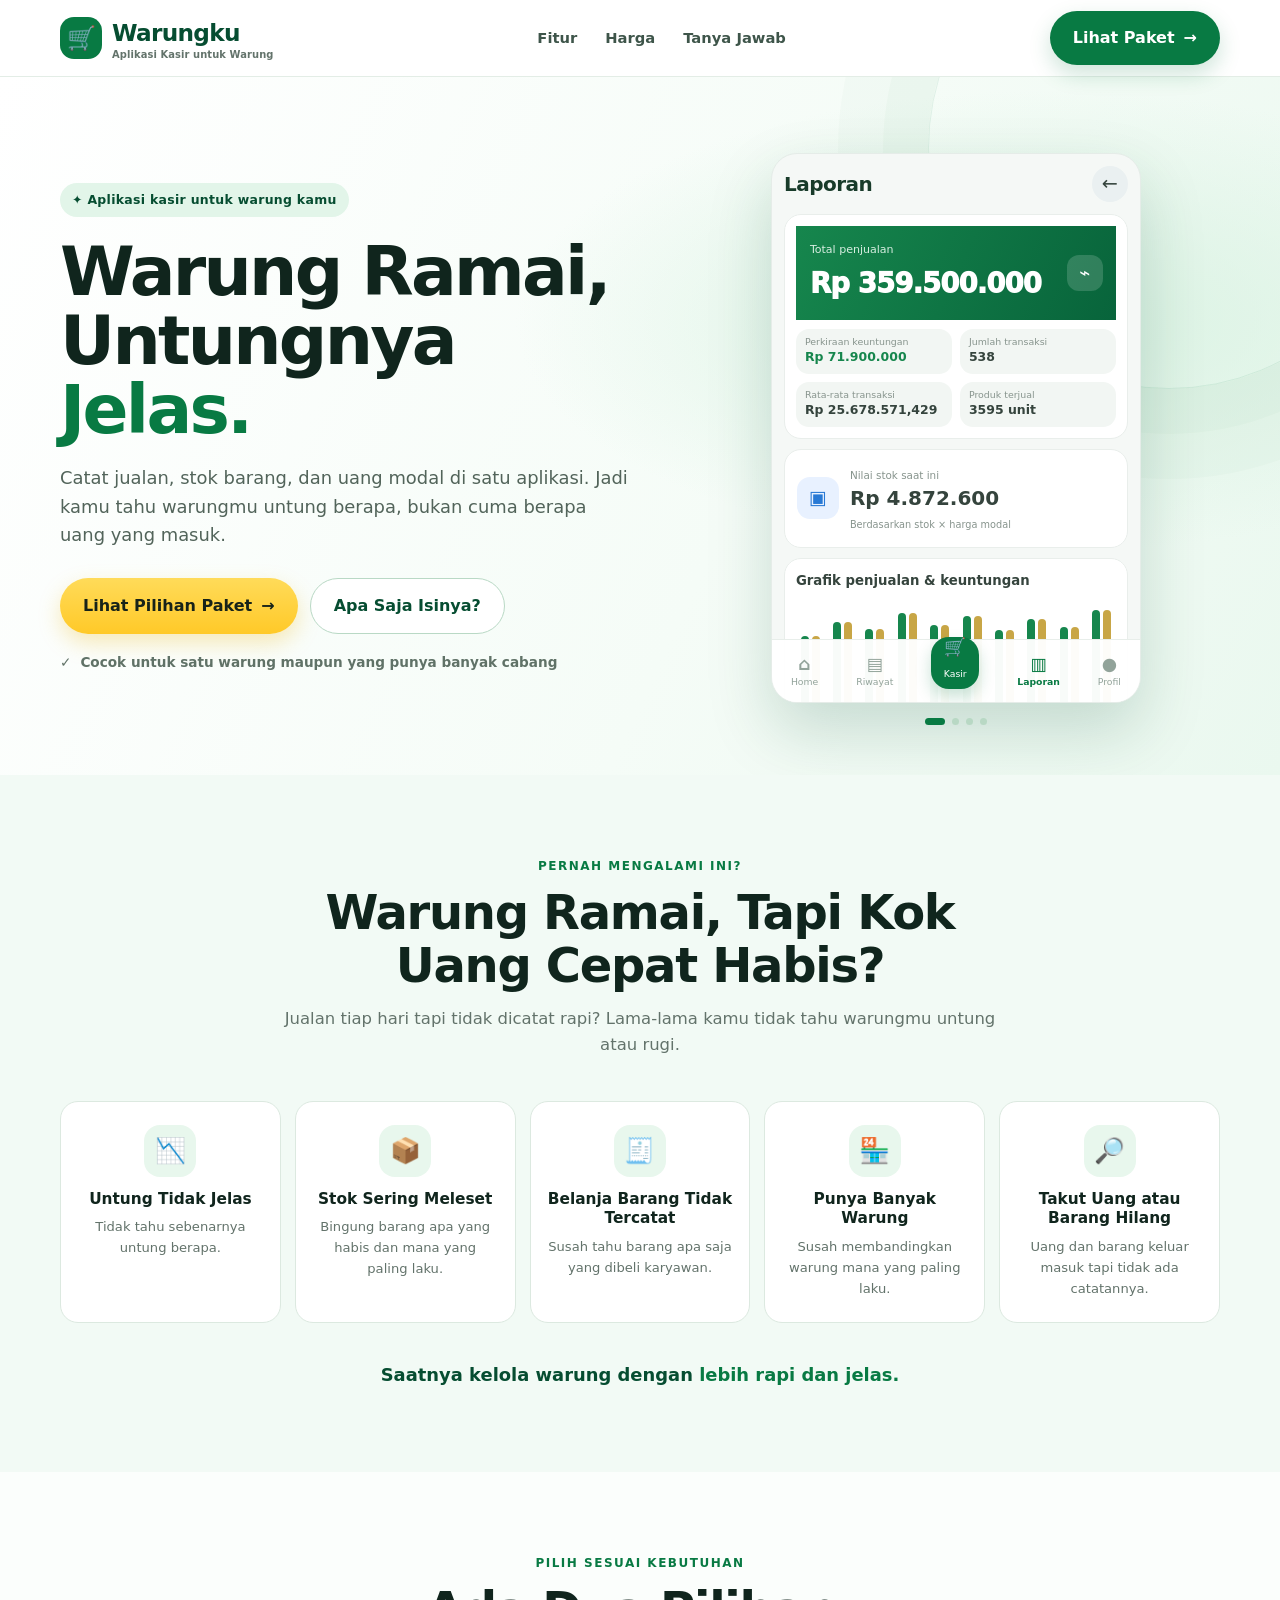
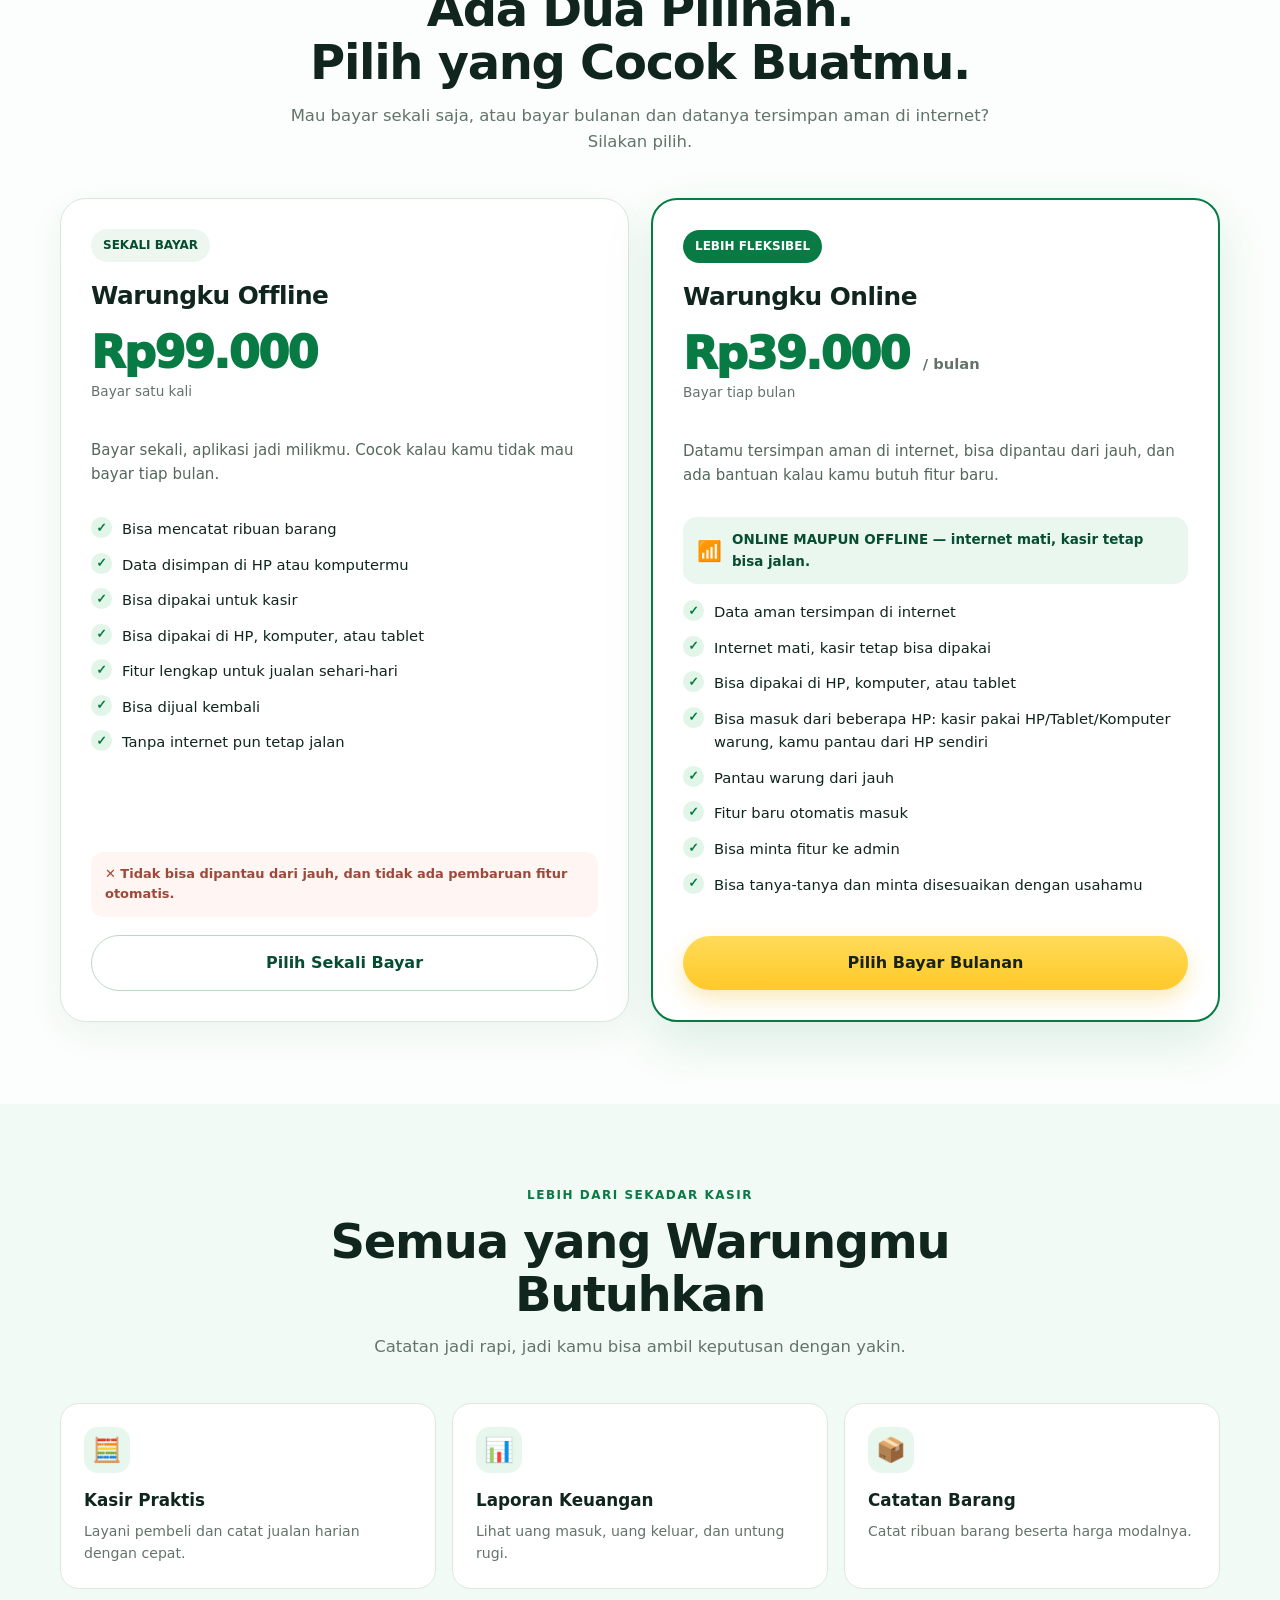
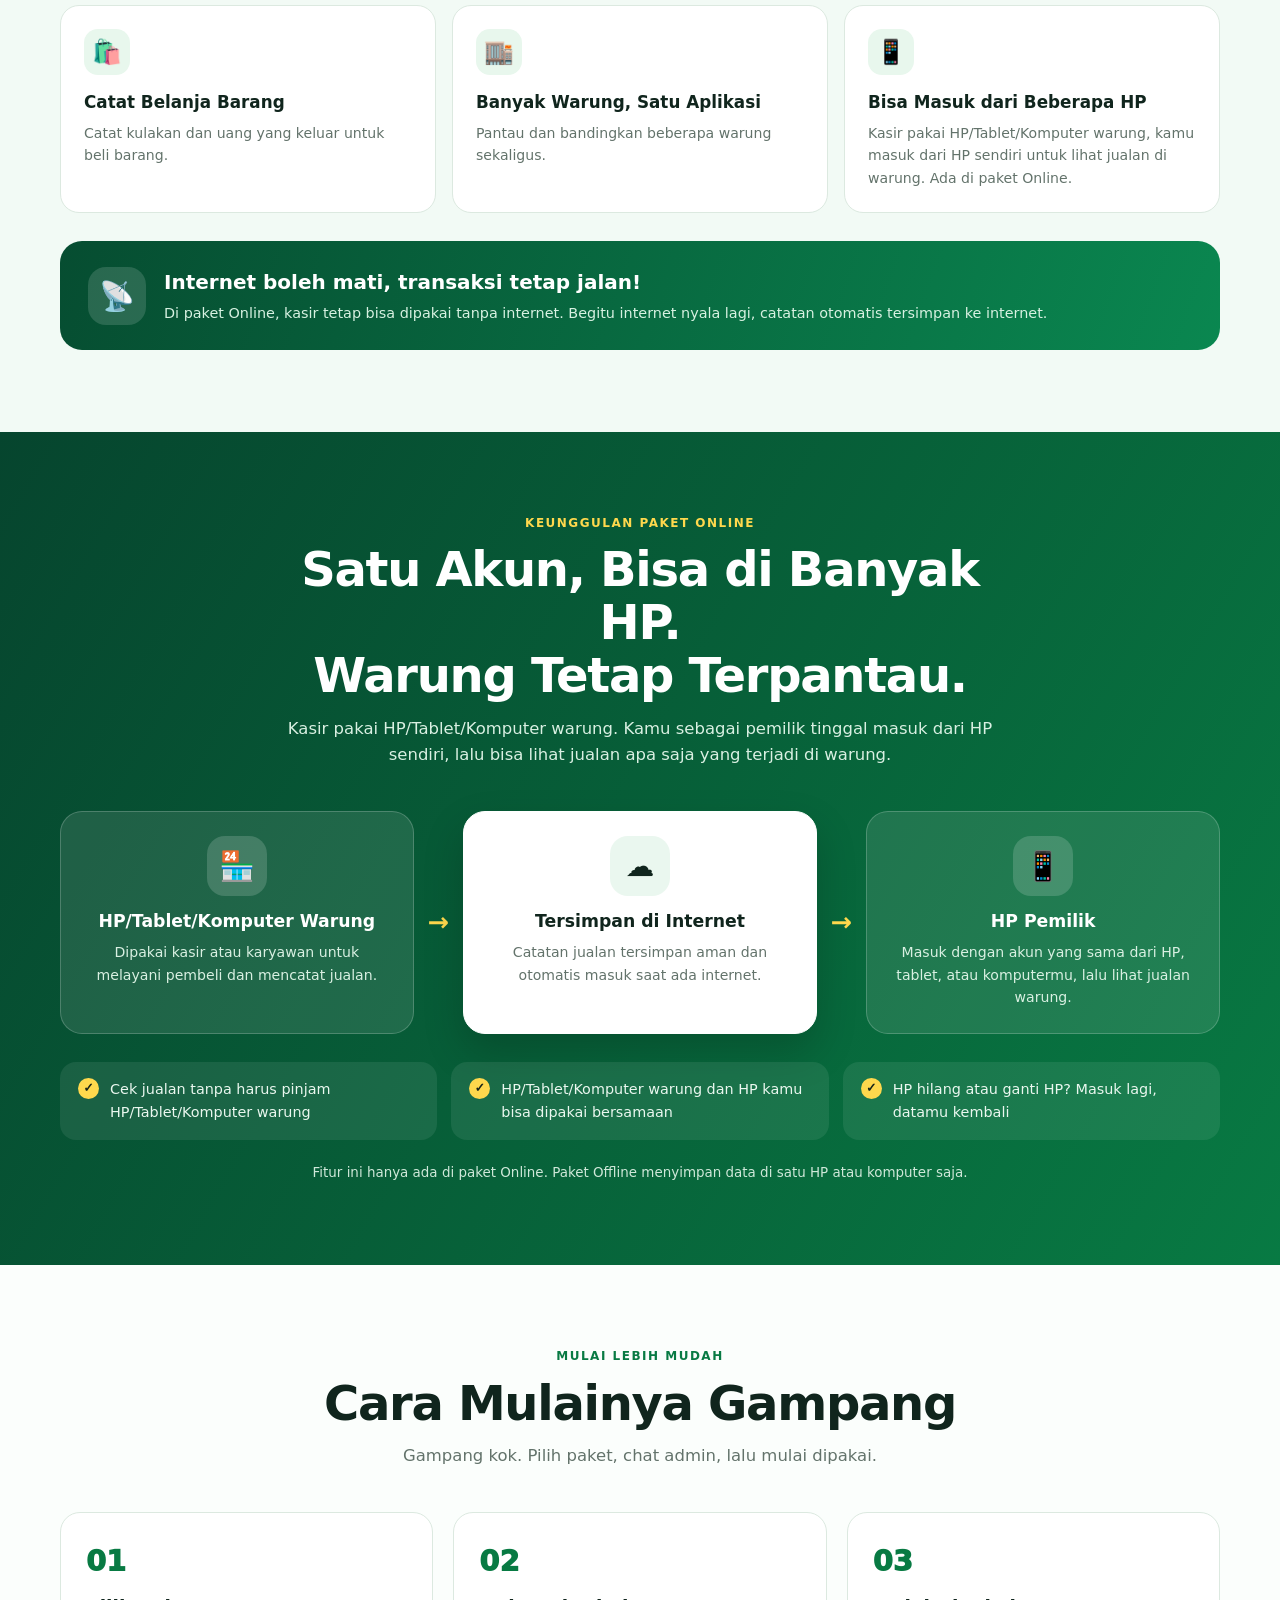
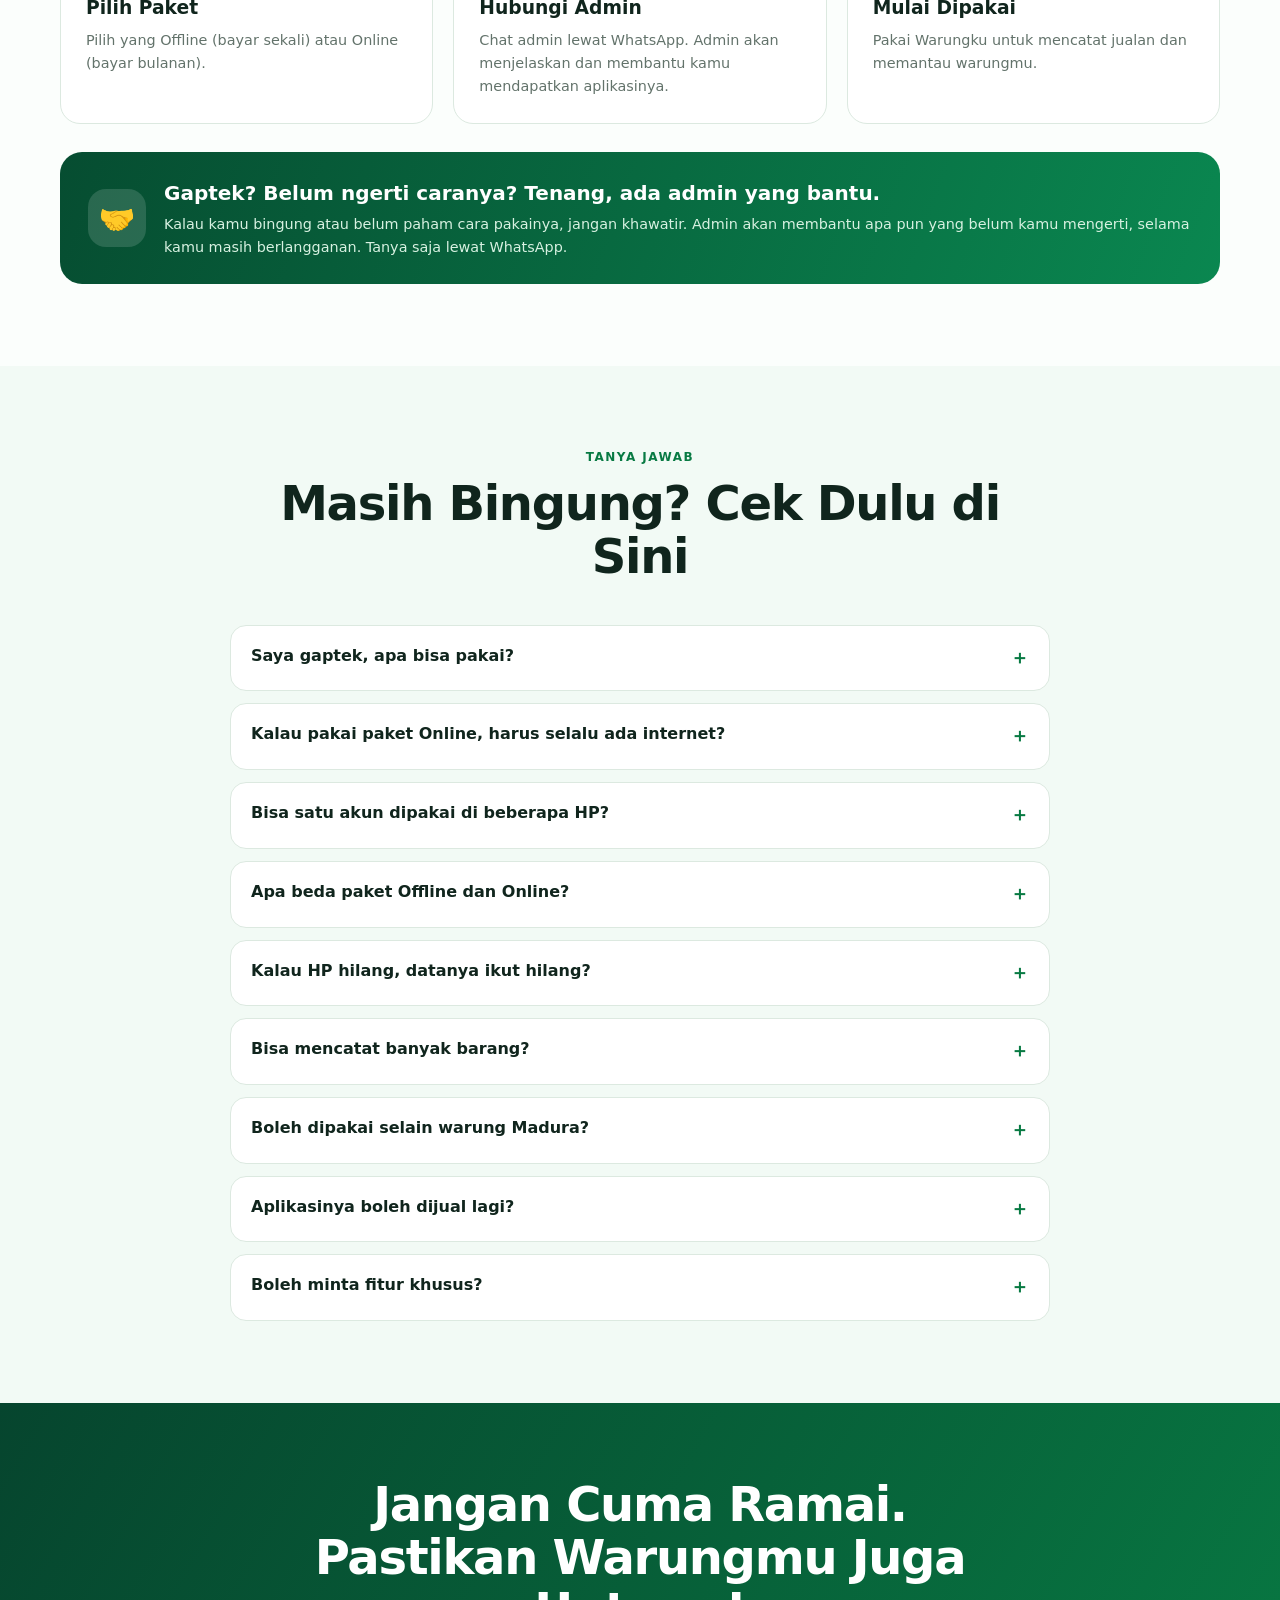
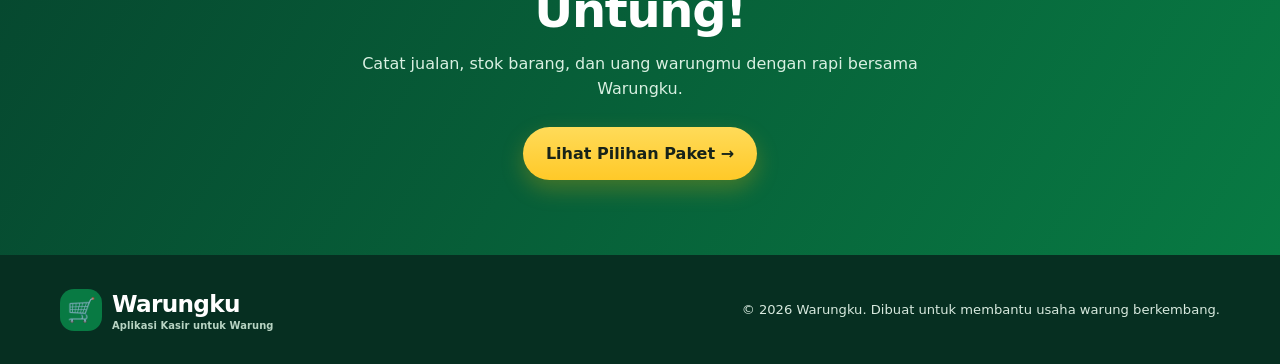
==== commit 1e34f99a: "Landing page: tambah slide mockup pembayaran Co-Authored-By: Claude Sonnet 5.5 <noreply@anthropic.co" ====
--- a/index.html
+++ b/index.html
@@ -155,6 +155,29 @@
     .receipt-print { background:#0a7040; }
     .receipt-delete { background:#bb1e4c; }
     .receipt-close { margin-top:7px; background:#dff3e5; color:#087a43; }
+    .pay-mockup { height:100%; position:relative; overflow:hidden; border-radius:28px; background:#d9e5dd; color:#173126; padding:14px; }
+    .pay-bg-title { display:flex; justify-content:space-between; align-items:center; margin:0 2px 15px; font-size:1.25rem; font-weight:900; }
+    .pay-bg-list { display:grid; gap:9px; opacity:.6; }
+    .pay-bg-item { display:flex; justify-content:space-between; gap:8px; padding:11px 12px; border:1px solid rgba(255,255,255,.65); border-radius:13px; background:rgba(255,255,255,.5); font-size:.72rem; }
+    .pay-bg-item strong { font-size:.8rem; }
+    .pay-overlay { position:absolute; inset:0; display:grid; place-items:center; padding:12px; background:rgba(14,37,26,.72); }
+    .pay-box { width:100%; padding:14px; border-radius:20px; background:#f8faf9; box-shadow:0 18px 35px rgba(0,0,0,.2); }
+    .pay-head { display:flex; justify-content:space-between; align-items:center; margin-bottom:10px; }
+    .pay-head strong { font-size:1.05rem; }
+    .pay-close { width:30px; height:30px; display:grid; place-items:center; border-radius:50%; background:#e9eff1; font-size:1rem; }
+    .pay-total { margin-bottom:9px; padding:10px 12px; border:1px solid #dce5df; border-radius:14px; background:white; text-align:center; }
+    .pay-total small { display:block; color:#718078; font-size:.68rem; font-weight:700; }
+    .pay-total strong { display:block; font-size:1.65rem; line-height:1.2; font-weight:850; letter-spacing:-.5px; }
+    .pay-form { display:grid; gap:7px; padding:11px; border:1px solid #edf1ee; border-radius:15px; background:white; }
+    .pay-field { min-height:36px; display:flex; align-items:center; padding:0 11px; border:1px solid #dce5df; border-radius:10px; color:#26352d; font-size:.74rem; }
+    .pay-field.placeholder { color:#9aa8a0; }
+    .pay-label { margin-bottom:-3px; color:#53645a; font-size:.66rem; font-weight:700; }
+    .pay-quick { display:grid; grid-template-columns:repeat(3,1fr); gap:6px; }
+    .pay-quick span { min-height:36px; display:grid; place-items:center; border:1.5px solid #16834a; border-radius:10px; background:white; color:#16834a; font-size:.66rem; font-weight:800; }
+    .pay-quick span.selected { background:#16834a; color:white; }
+    .pay-change { padding:8px 12px; border-radius:12px; background:#e5f5ea; color:#16834a; font-size:.7rem; font-weight:700; }
+    .pay-change strong { display:block; font-size:1rem; }
+    .pay-confirm { min-height:38px; display:grid; place-items:center; border-radius:10px; background:#16834a; color:white; font-size:.74rem; font-weight:800; }
     .carousel-dots { position:absolute; z-index:3; right:0; bottom:-22px; left:0; display:flex; justify-content:center; gap:7px; }
     .carousel-dot { width:7px; height:7px; padding:0; border:0; border-radius:50%; background:#b8d8c4; cursor:pointer; }
     .carousel-dot.active { width:20px; border-radius:99px; background:var(--green); }
@@ -378,6 +401,29 @@
               </div>
             </div>
             <div class="hero-slide" data-slide="2" aria-hidden="true">
+              <div class="pay-mockup">
+                <div class="pay-bg-title"><span>Kasir</span><span class="history-back">←</span></div>
+                <div class="pay-bg-list">
+                  <div class="pay-bg-item"><strong>Beras Premium 5 kg</strong><span>2 x Rp 68.000</span></div>
+                  <div class="pay-bg-item"><strong>Minyak Goreng 1 L</strong><span>1 x Rp 18.000</span></div>
+                </div>
+                <div class="pay-overlay">
+                  <div class="pay-box">
+                    <div class="pay-head"><strong>Pembayaran</strong><span class="pay-close">×</span></div>
+                    <div class="pay-total"><small>Total pembayaran</small><strong>Rp 124.000</strong></div>
+                    <div class="pay-form">
+                      <div class="pay-field">Siti Aminah</div>
+                      <div class="pay-label">Uang diterima</div>
+                      <div class="pay-field">150.000</div>
+                      <div class="pay-quick"><span>Rp 130.000</span><span class="selected">Rp 150.000</span><span>Rp 200.000</span></div>
+                      <div class="pay-change">Kembalian<strong>Rp 26.000</strong></div>
+                      <div class="pay-confirm">Konfirmasi pembayaran</div>
+                    </div>
+                  </div>
+                </div>
+              </div>
+            </div>
+            <div class="hero-slide" data-slide="3" aria-hidden="true">
               <div class="history-mockup">
                 <div class="history-title"><span>Riwayat</span><span class="history-back">←</span></div>
                 <div class="history-list">
@@ -413,6 +459,7 @@
             <div class="carousel-dots" aria-label="Pilih slide">
               <button class="carousel-dot active" type="button" aria-label="Tampilkan slide laporan" aria-current="true"></button>
               <button class="carousel-dot" type="button" aria-label="Tampilkan slide dashboard" aria-current="false"></button>
+              <button class="carousel-dot" type="button" aria-label="Tampilkan slide pembayaran" aria-current="false"></button>
               <button class="carousel-dot" type="button" aria-label="Tampilkan slide struk riwayat" aria-current="false"></button>
             </div>
           </div>
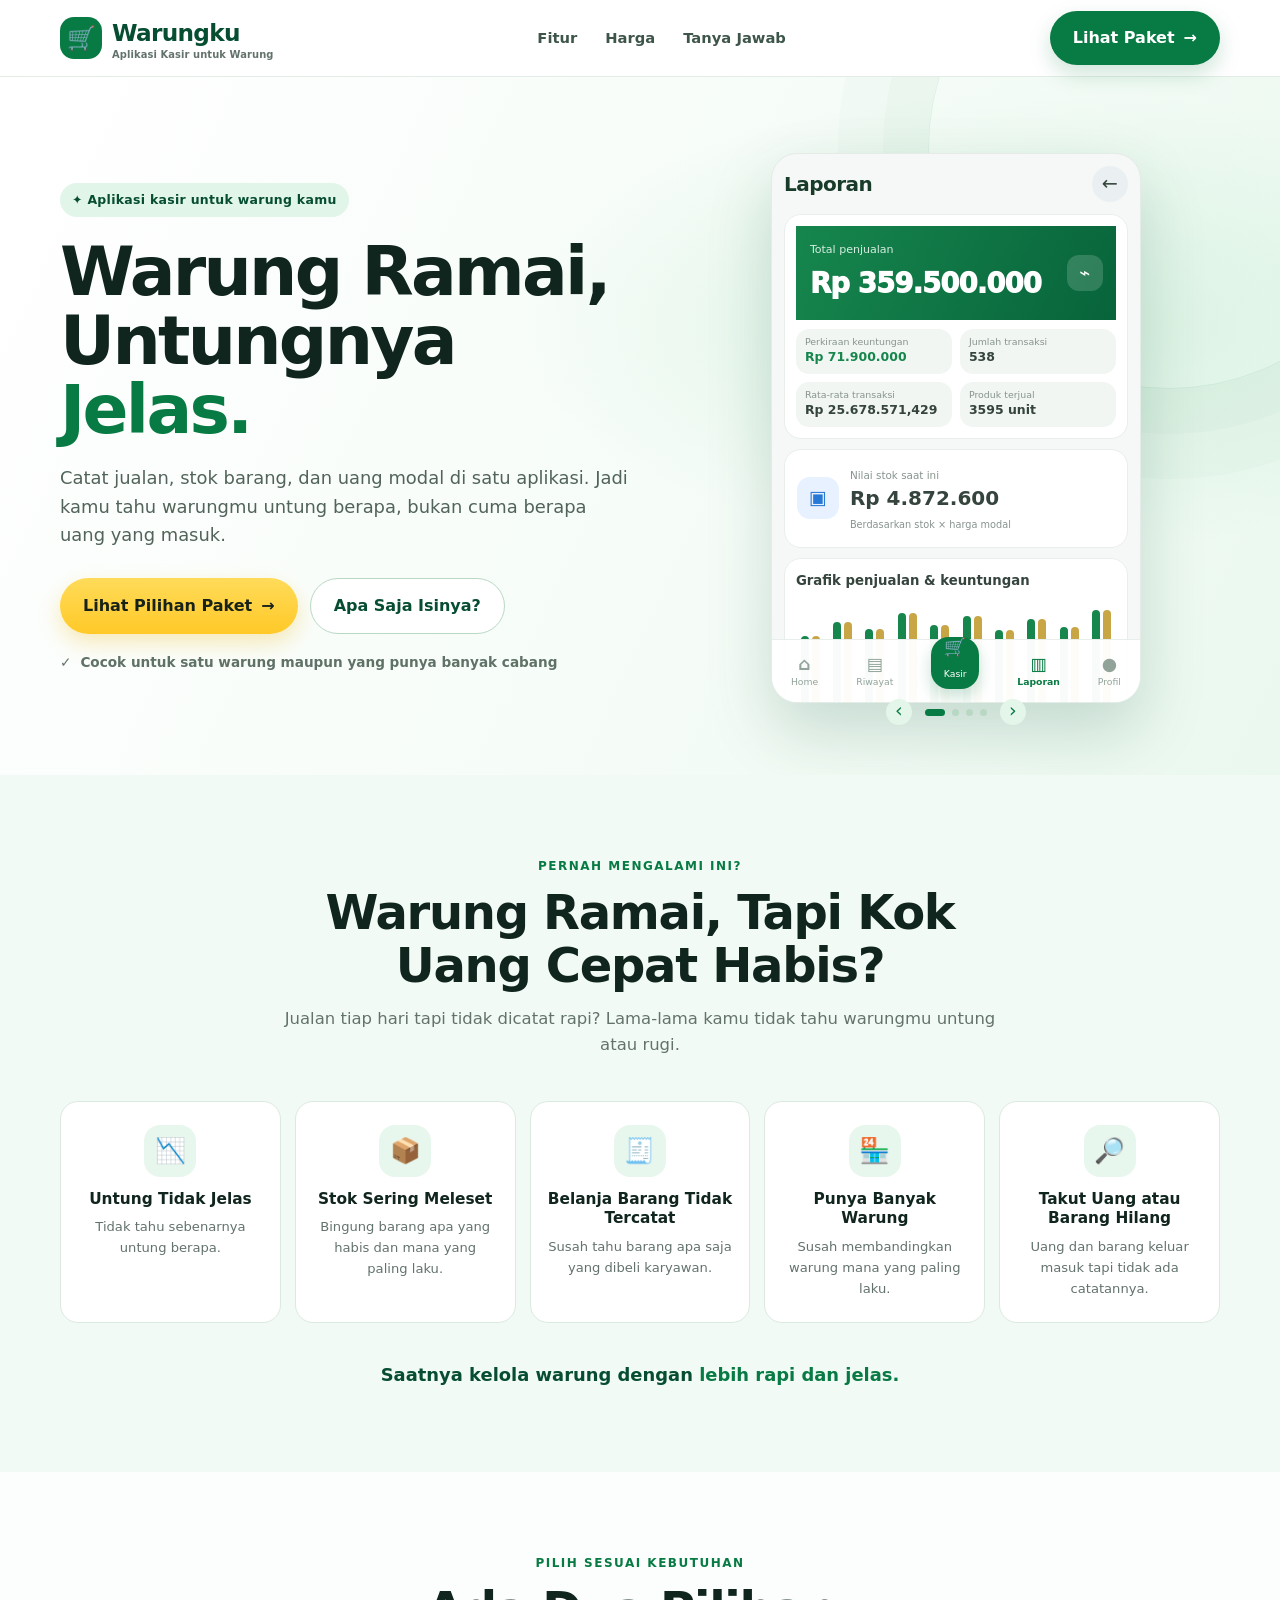
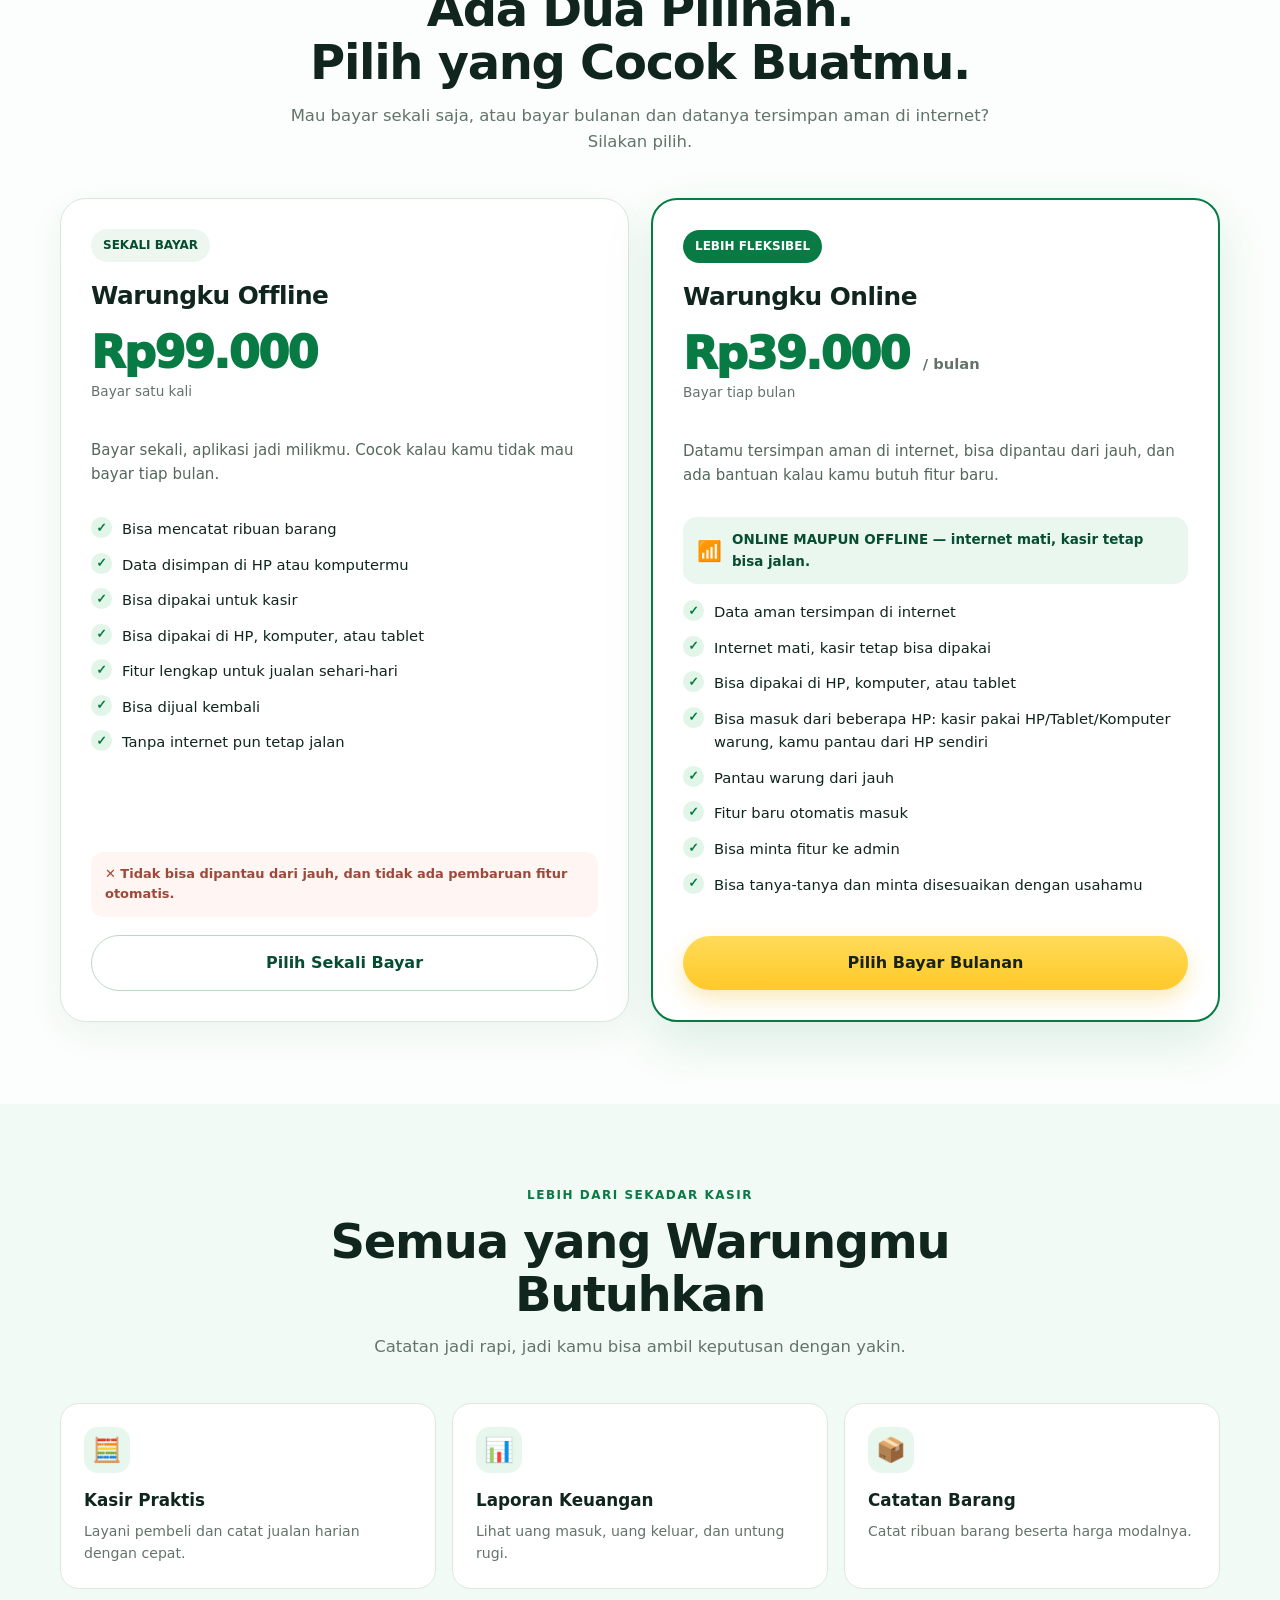
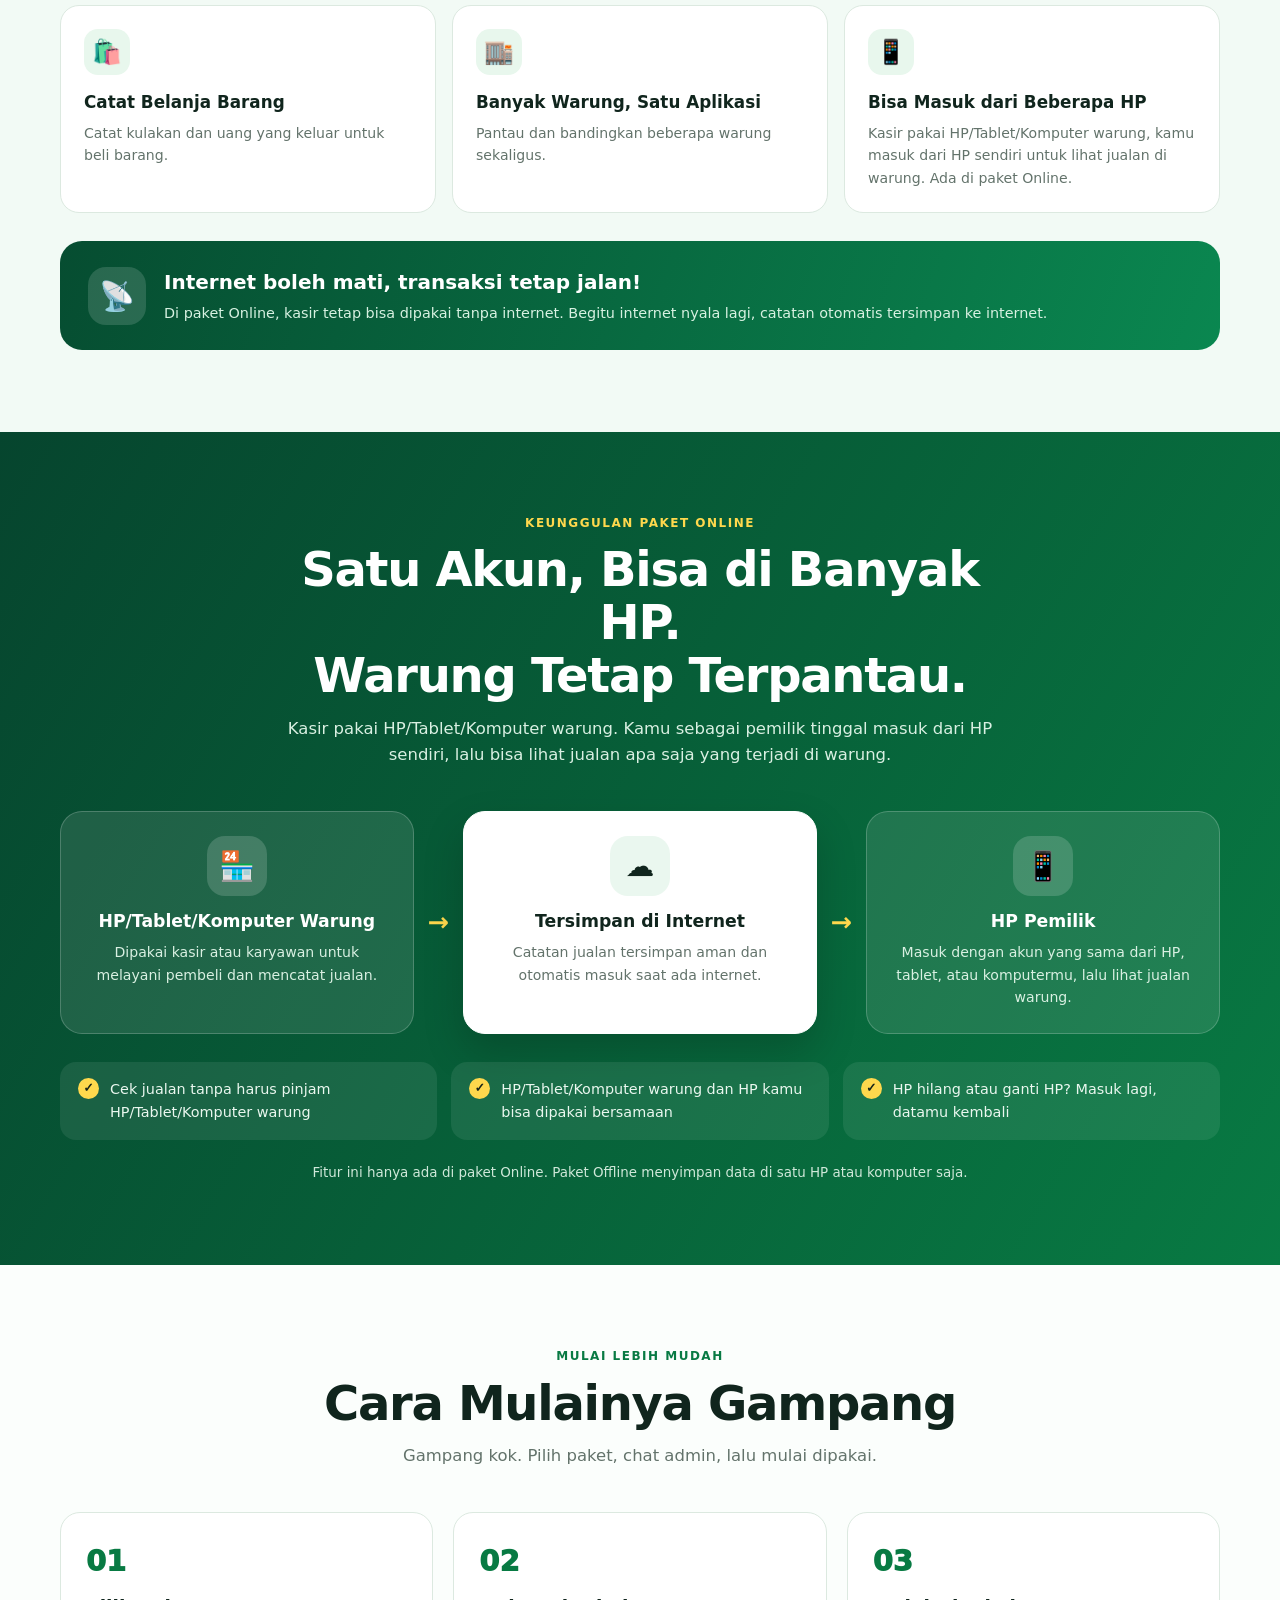
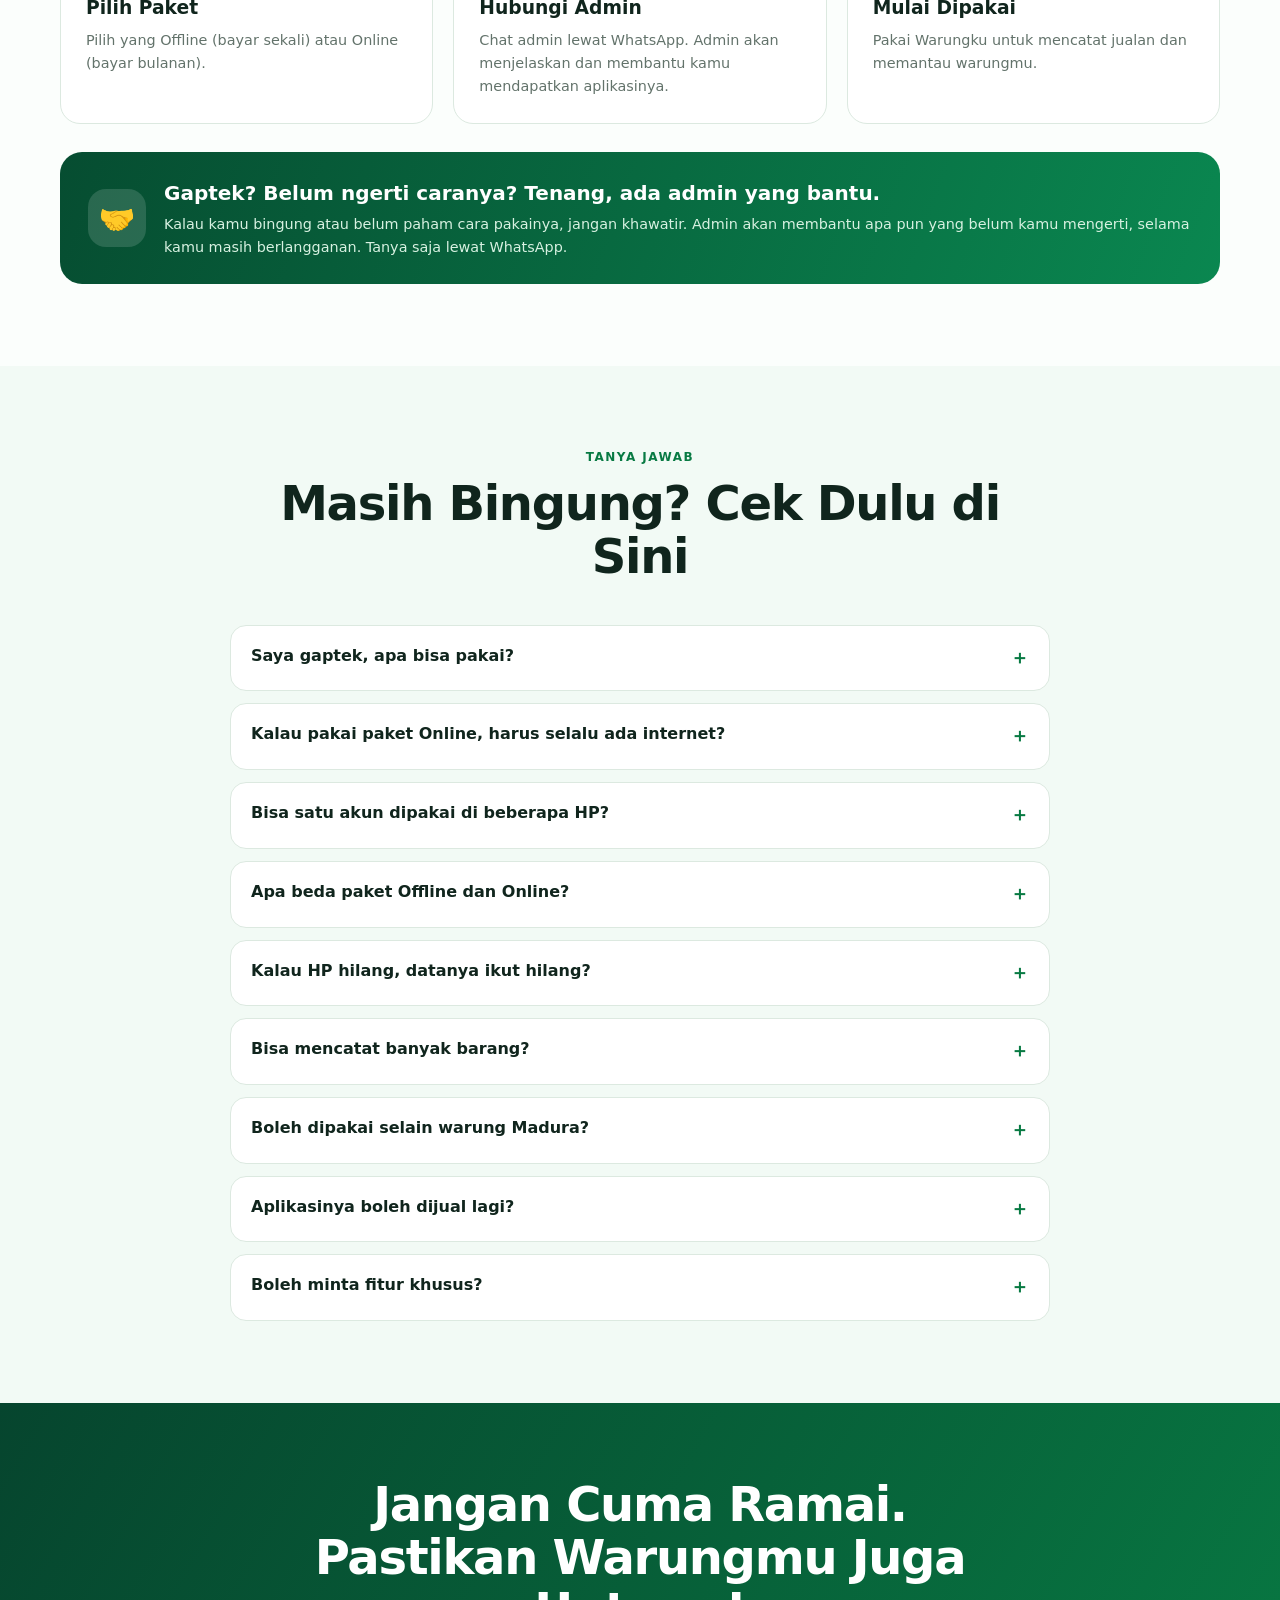
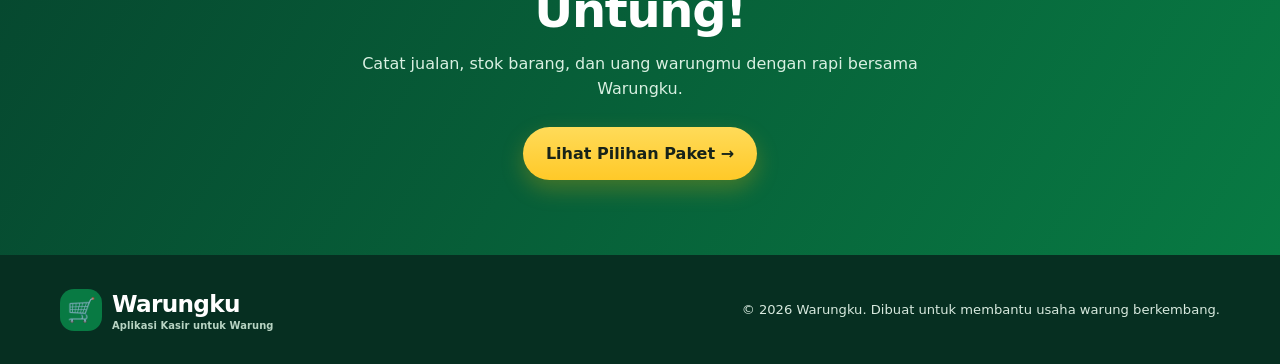
==== commit 5be4110f: "Landing page: slide mockup bisa digeser manual (swipe/drag, tombol panah, keyboard) Co-Authored-By: " ====
--- a/index.html
+++ b/index.html
@@ -181,6 +181,11 @@
     .carousel-dots { position:absolute; z-index:3; right:0; bottom:-22px; left:0; display:flex; justify-content:center; gap:7px; }
     .carousel-dot { width:7px; height:7px; padding:0; border:0; border-radius:50%; background:#b8d8c4; cursor:pointer; }
     .carousel-dot.active { width:20px; border-radius:99px; background:var(--green); }
+    .hero-carousel { touch-action:pan-y; user-select:none; -webkit-user-select:none; cursor:grab; }
+    .hero-carousel:active { cursor:grabbing; }
+    .carousel-dots { align-items:center; }
+    .carousel-arrow { width:26px; height:26px; margin:0 6px; padding:0 0 3px; display:grid; place-items:center; border:0; border-radius:50%; background:#e4f5e9; color:var(--green); font-size:1.2rem; line-height:1; cursor:pointer; }
+    .carousel-arrow:hover { background:#cfeedb; }
     .section { padding: 82px 0; }
     .section-soft { background: #f2faf5; }
     .section-head { text-align:center; max-width:740px; margin:0 auto 42px; }
@@ -457,10 +462,12 @@
               </div>
             </div>
             <div class="carousel-dots" aria-label="Pilih slide">
+              <button class="carousel-arrow carousel-prev" type="button" aria-label="Slide sebelumnya">‹</button>
               <button class="carousel-dot active" type="button" aria-label="Tampilkan slide laporan" aria-current="true"></button>
               <button class="carousel-dot" type="button" aria-label="Tampilkan slide dashboard" aria-current="false"></button>
               <button class="carousel-dot" type="button" aria-label="Tampilkan slide pembayaran" aria-current="false"></button>
               <button class="carousel-dot" type="button" aria-label="Tampilkan slide struk riwayat" aria-current="false"></button>
+              <button class="carousel-arrow carousel-next" type="button" aria-label="Slide berikutnya">›</button>
             </div>
           </div>
         </div>
@@ -672,19 +679,63 @@
       });
     }
 
+    let hovering = false;
+
     function startCarousel() {
-      if (window.matchMedia("(prefers-reduced-motion: reduce)").matches) return;
       clearInterval(carouselTimer);
+      if (hovering || window.matchMedia("(prefers-reduced-motion: reduce)").matches) return;
       carouselTimer = setInterval(() => showSlide((currentSlide + 1) % slides.length), 4500);
+    }
+
+    function moveSlide(step) {
+      showSlide((currentSlide + step + slides.length) % slides.length);
+      startCarousel();
     }
 
     dots.forEach((dot, index) => dot.addEventListener("click", () => {
       showSlide(index);
       startCarousel();
     }));
-    carousel.addEventListener("mouseenter", () => clearInterval(carouselTimer));
-    carousel.addEventListener("mouseleave", startCarousel);
-    carousel.addEventListener("focusin", () => clearInterval(carouselTimer));
+    carousel.querySelector(".carousel-prev").addEventListener("click", () => moveSlide(-1));
+    carousel.querySelector(".carousel-next").addEventListener("click", () => moveSlide(1));
+
+    // Geser manual: swipe di HP/tablet, drag dengan mouse
+    let swipeX = null, swipeY = null;
+    carousel.addEventListener("pointerdown", (event) => {
+      if (event.target.closest(".carousel-arrow, .carousel-dot")) return;
+      swipeX = event.clientX;
+      swipeY = event.clientY;
+      clearInterval(carouselTimer);
+      try { carousel.setPointerCapture(event.pointerId); } catch (e) {}
+    });
+    carousel.addEventListener("pointerup", (event) => {
+      if (swipeX === null) return;
+      const dx = event.clientX - swipeX;
+      const dy = event.clientY - swipeY;
+      swipeX = swipeY = null;
+      if (Math.abs(dx) > 40 && Math.abs(dx) > Math.abs(dy)) moveSlide(dx < 0 ? 1 : -1);
+      else startCarousel();
+    });
+    carousel.addEventListener("pointercancel", () => { swipeX = swipeY = null; startCarousel(); });
+    carousel.addEventListener("keydown", (event) => {
+      if (event.key === "ArrowLeft") moveSlide(-1);
+      if (event.key === "ArrowRight") moveSlide(1);
+    });
+
+    // Otomatis berhenti saat kursor mouse di atas slide / fokus keyboard
+    carousel.addEventListener("pointerenter", (event) => {
+      if (event.pointerType !== "mouse") return;
+      hovering = true;
+      clearInterval(carouselTimer);
+    });
+    carousel.addEventListener("pointerleave", (event) => {
+      if (event.pointerType !== "mouse") return;
+      hovering = false;
+      startCarousel();
+    });
+    carousel.addEventListener("focusin", (event) => {
+      if (event.target.matches(":focus-visible")) clearInterval(carouselTimer);
+    });
     carousel.addEventListener("focusout", startCarousel);
     startCarousel();
 
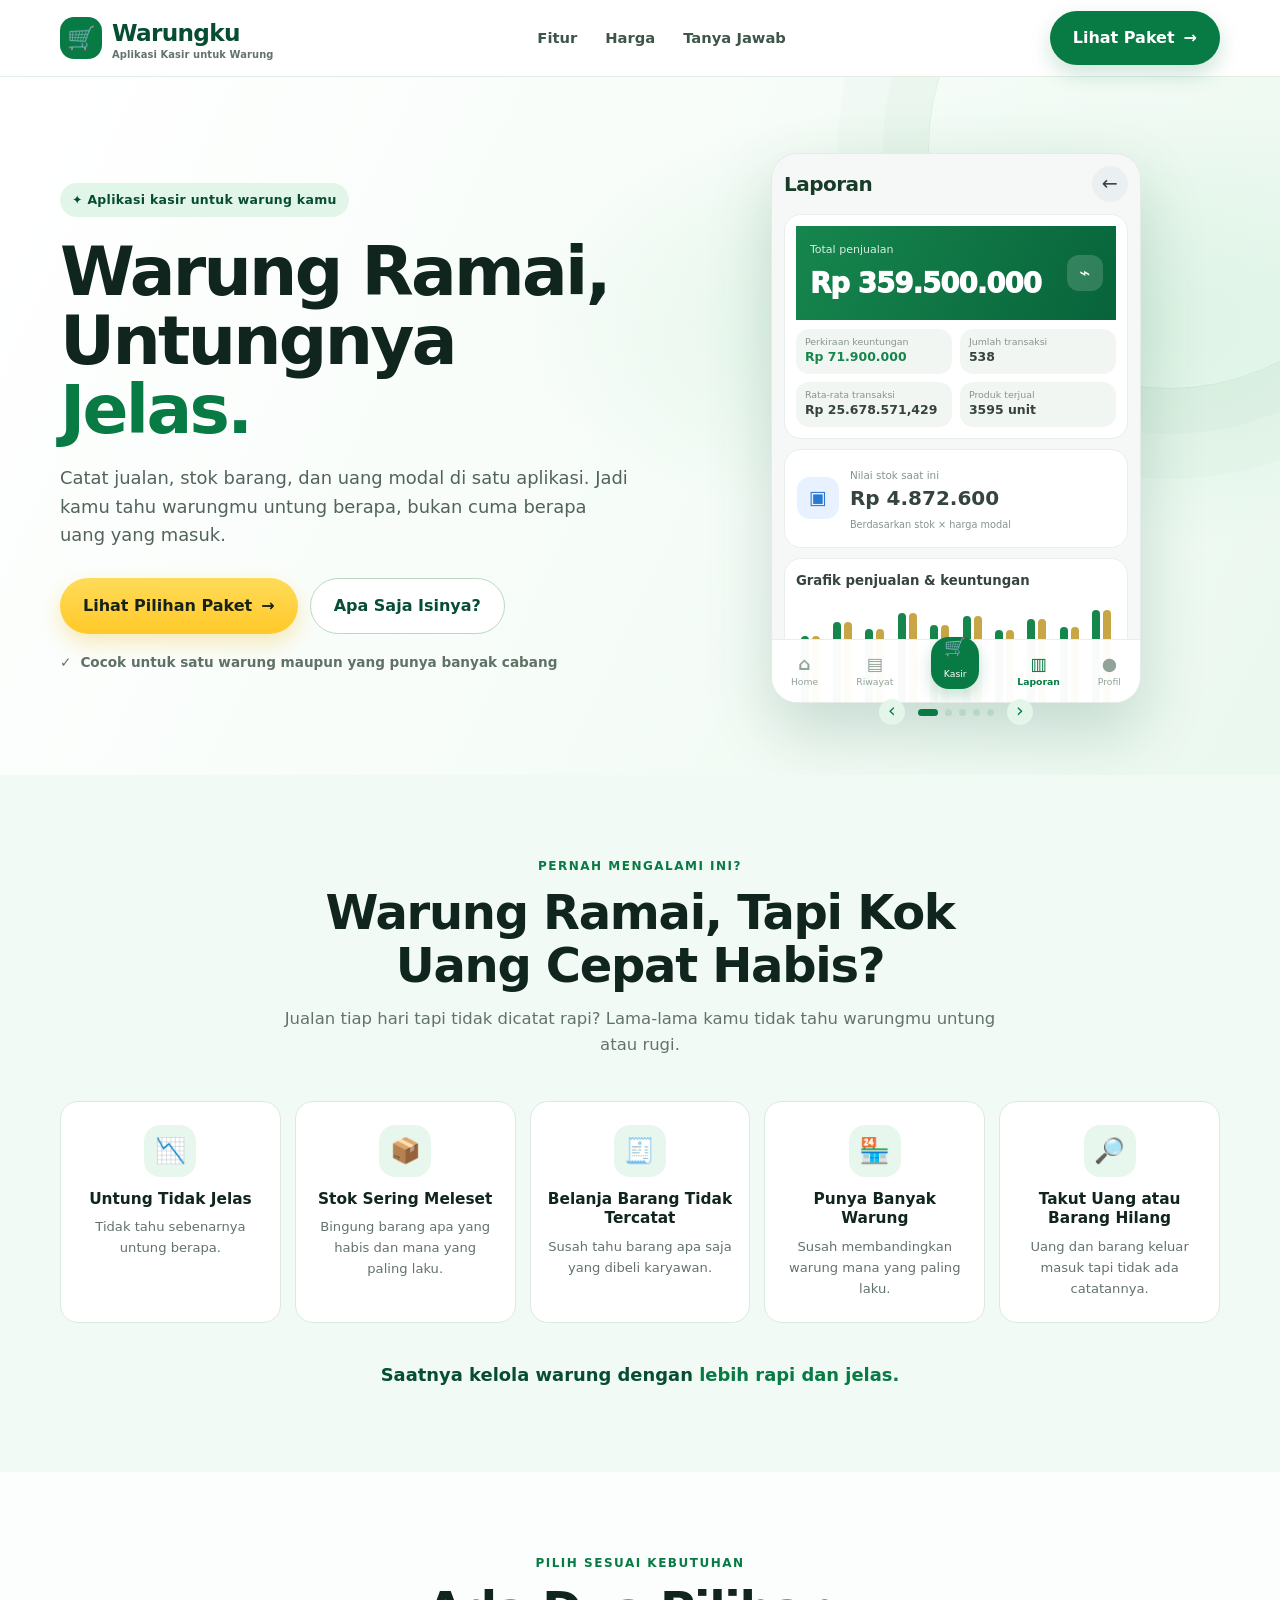
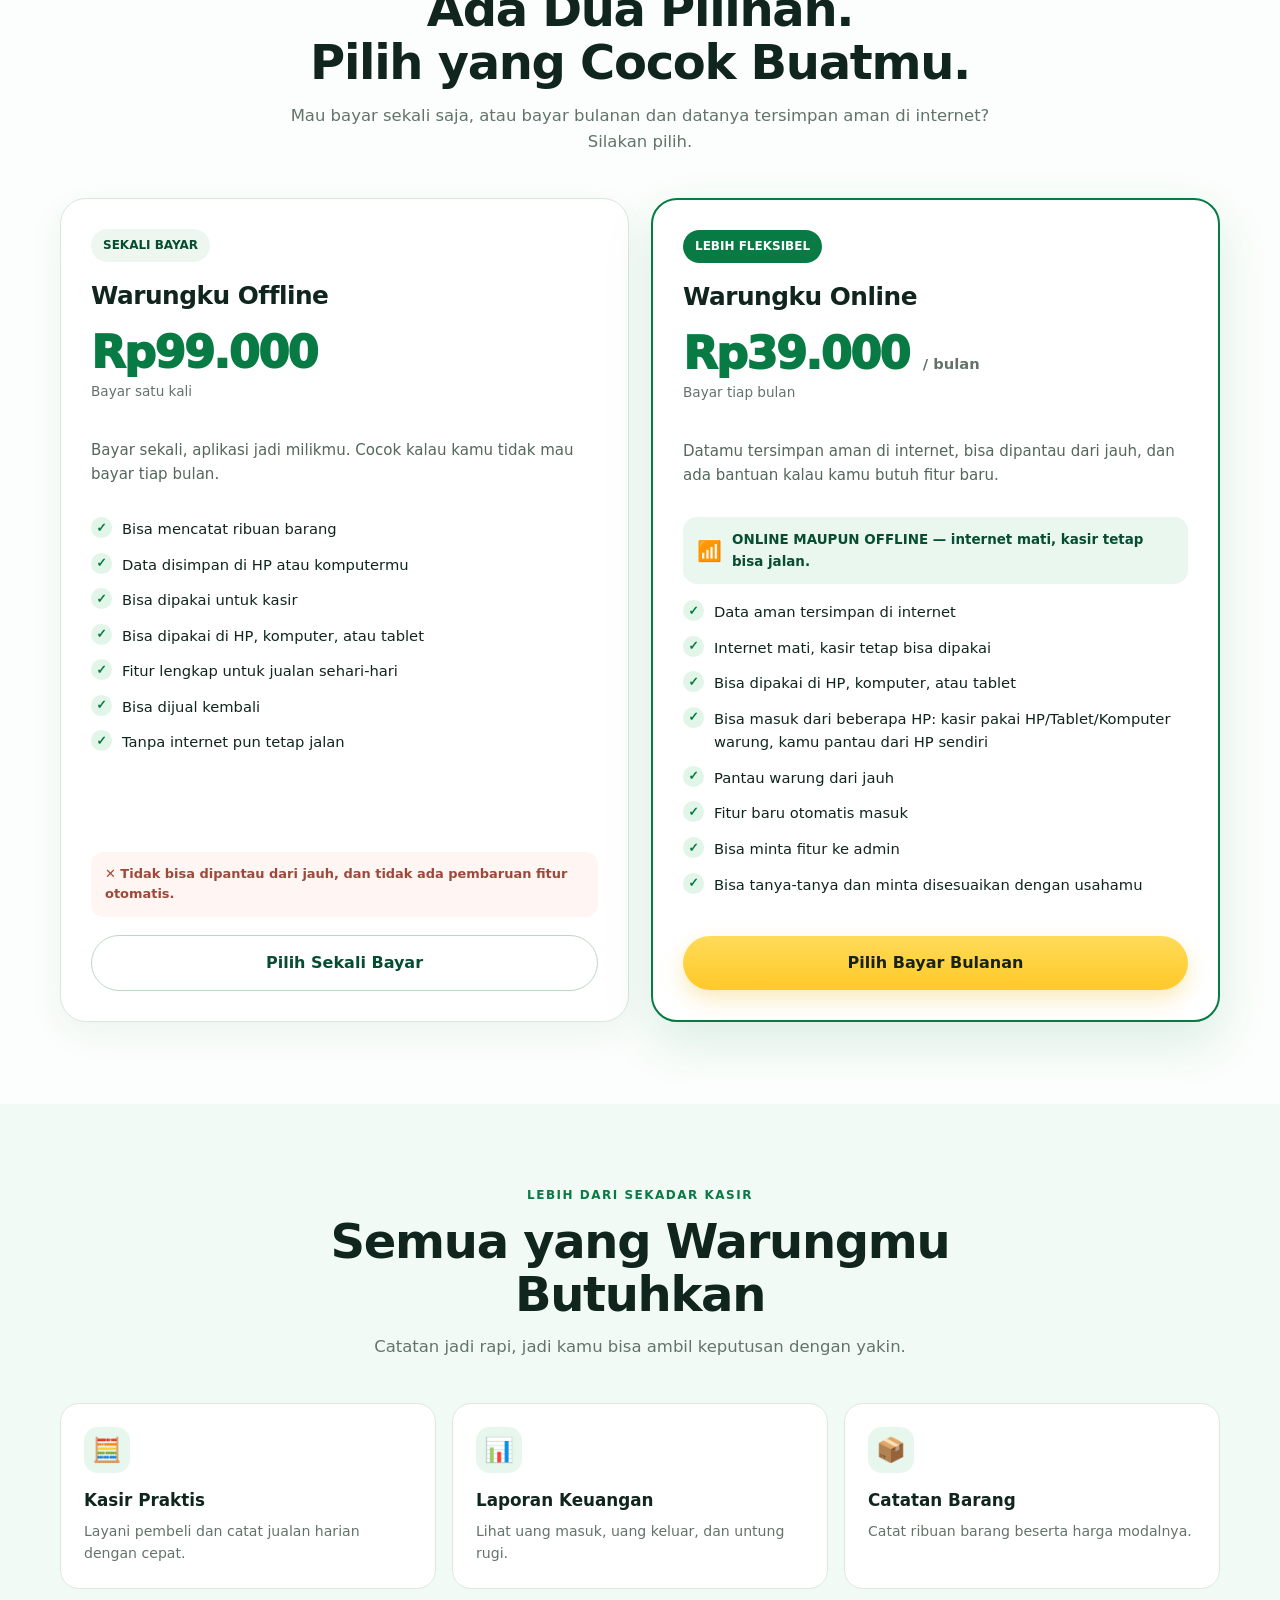
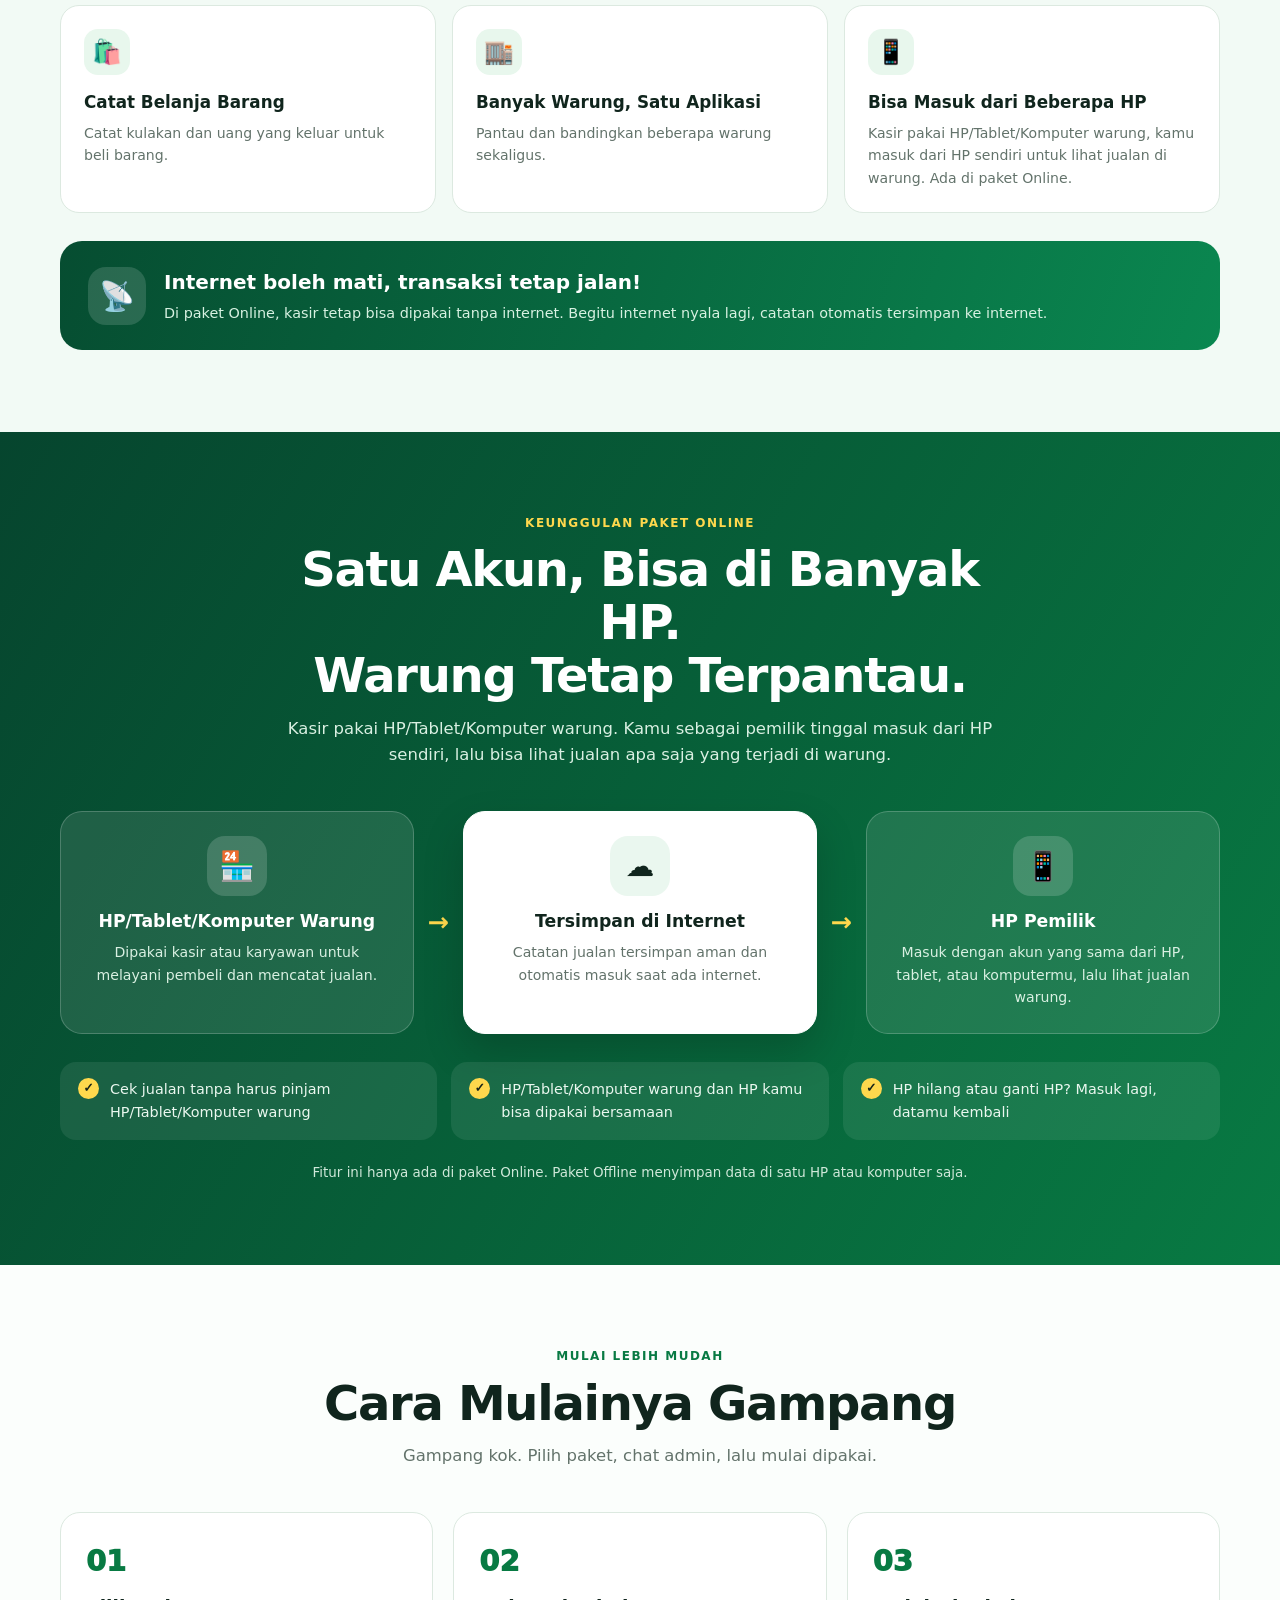
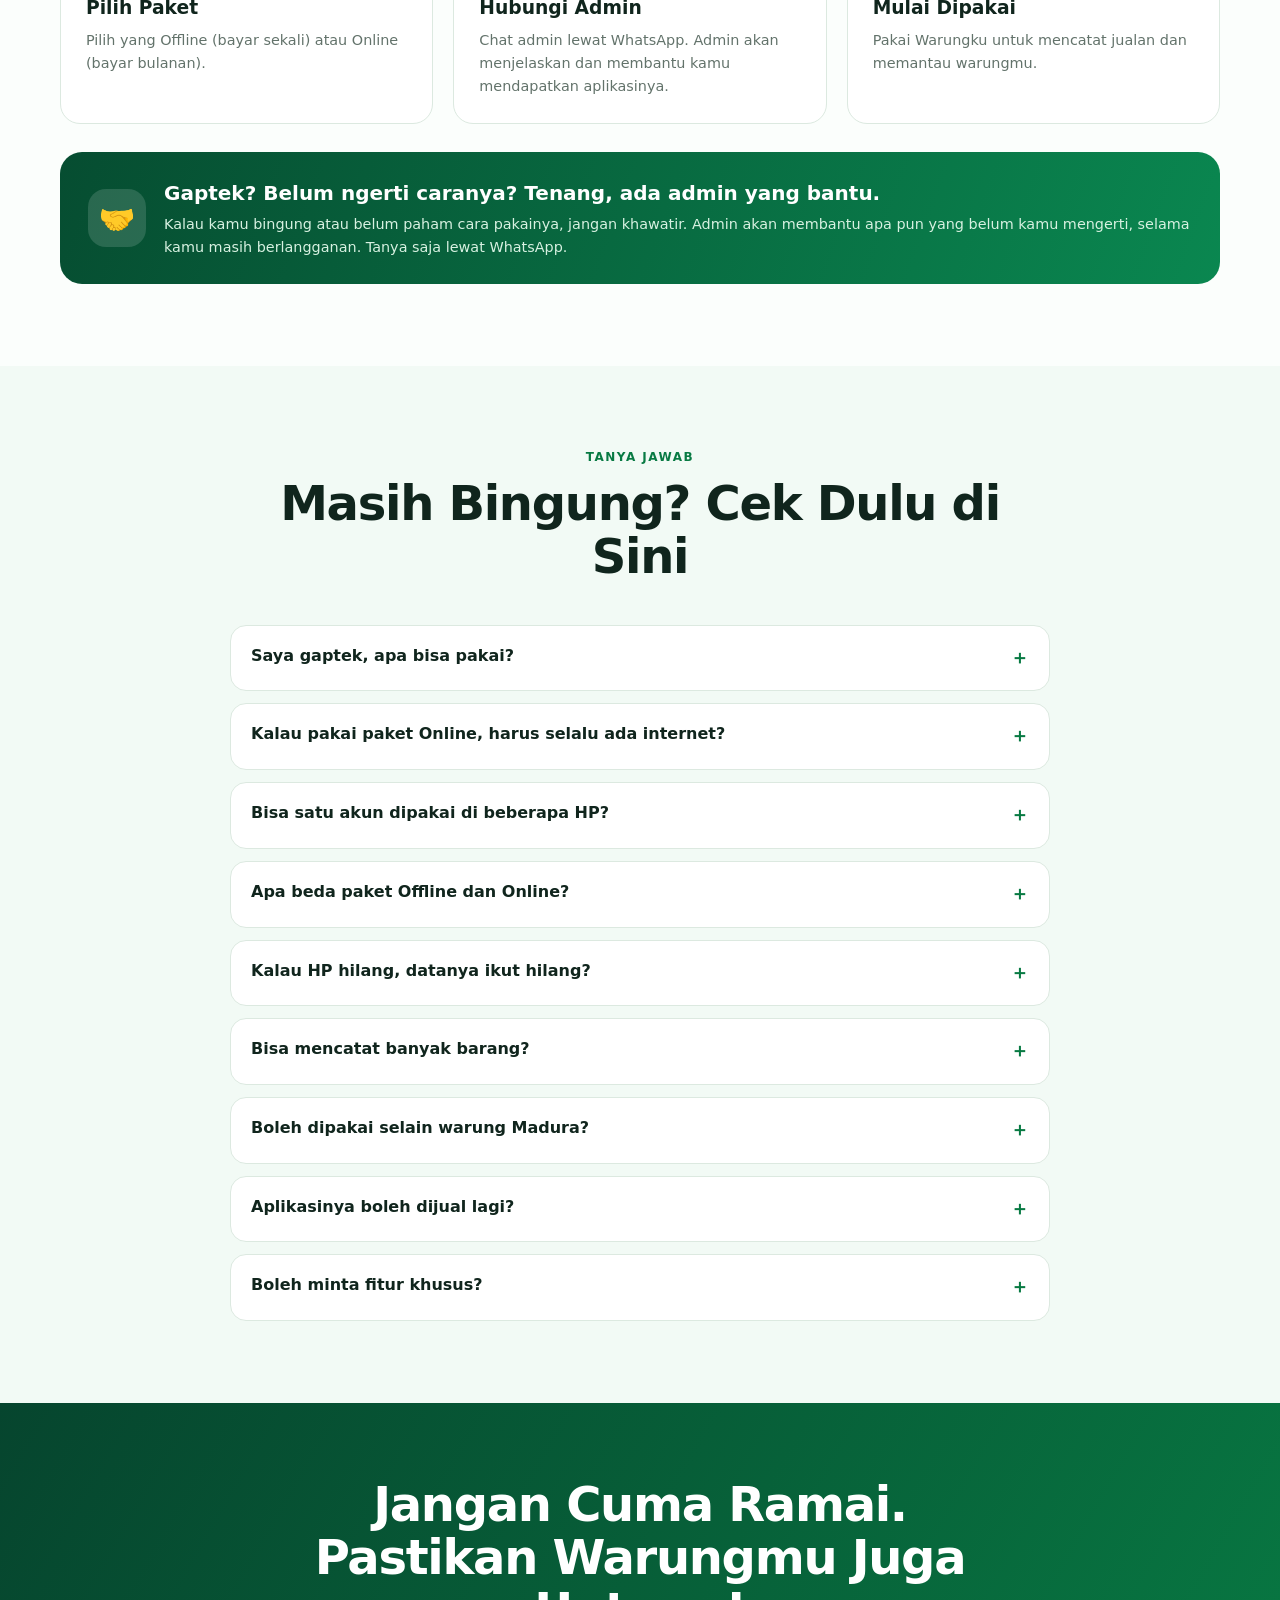
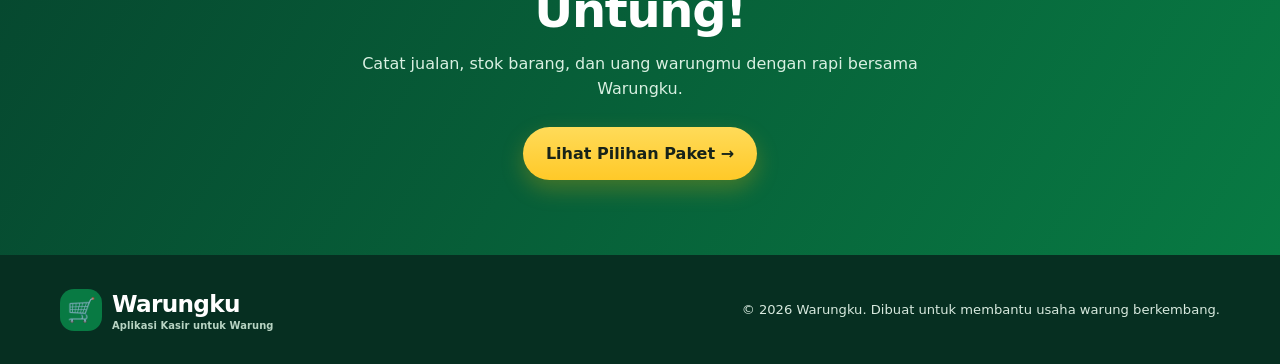
==== commit 0df800c8: "Landing page: tambah slide mockup halaman Keranjang, samakan data dengan slide Pembayaran Co-Authore" ====
--- a/index.html
+++ b/index.html
@@ -155,6 +155,25 @@
     .receipt-print { background:#0a7040; }
     .receipt-delete { background:#bb1e4c; }
     .receipt-close { margin-top:7px; background:#dff3e5; color:#087a43; }
+    .cart-mockup { height:100%; position:relative; overflow:hidden; border:1px solid #e5ece8; border-radius:28px; background:#f6f9f7; box-shadow:0 28px 65px rgba(4,77,49,.18); color:#173126; }
+    .cart-header { display:flex; justify-content:space-between; align-items:center; padding:12px 16px; background:#16834a; border-bottom:3px solid #c9a84c; color:white; font-size:.95rem; font-weight:850; }
+    .cart-header span { font-size:.72rem; font-weight:600; opacity:.92; }
+    .cart-body { display:grid; gap:6px; padding:10px 12px; }
+    .cart-search { display:flex; gap:7px; margin-bottom:3px; }
+    .cart-search-field { flex:1; height:34px; display:flex; align-items:center; padding:0 12px; border:1px solid #e1e9e4; border-radius:12px; background:white; color:#9aa8a0; font-size:.72rem; }
+    .cart-scan { width:34px; height:34px; display:grid; place-items:center; border:1px solid #e1e9e4; border-radius:12px; background:white; font-size:1rem; }
+    .cart-item { padding:6px 11px; border:1px solid #e8eeea; border-left:4px solid #c9a84c; border-radius:13px; background:white; }
+    .cart-item-top { display:flex; justify-content:space-between; align-items:center; font-size:.78rem; font-weight:850; }
+    .cart-item-top span { font-size:.8rem; opacity:.55; }
+    .cart-item-bottom { display:flex; justify-content:space-between; align-items:center; gap:6px; margin-top:4px; }
+    .cart-price { padding:3px 8px; border:1px dashed #c9d6cd; border-radius:8px; background:#f4f8f5; font-size:.64rem; font-weight:700; white-space:nowrap; }
+    .cart-qty { display:flex; align-items:center; gap:7px; font-size:.78rem; font-weight:850; }
+    .cart-qty i { width:22px; height:22px; display:grid; place-items:center; border:1px solid #dce5df; border-radius:7px; color:#16834a; font-style:normal; font-size:.85rem; }
+    .cart-line { min-width:64px; text-align:right; font-size:.76rem; font-weight:850; }
+    .cart-total { position:absolute; right:12px; bottom:73px; left:12px; display:flex; justify-content:space-between; align-items:center; padding:10px 12px; border-radius:16px; background:#16834a; color:white; }
+    .cart-total small { display:block; color:#cfeadb; font-size:.64rem; }
+    .cart-total strong { font-size:1.15rem; font-weight:900; letter-spacing:-.4px; }
+    .cart-pay { padding:10px 20px; border-radius:11px; background:#c9a84c; color:#2b2410; font-size:.78rem; font-weight:850; }
     .pay-mockup { height:100%; position:relative; overflow:hidden; border-radius:28px; background:#d9e5dd; color:#173126; padding:14px; }
     .pay-bg-title { display:flex; justify-content:space-between; align-items:center; margin:0 2px 15px; font-size:1.25rem; font-weight:900; }
     .pay-bg-list { display:grid; gap:9px; opacity:.6; }
@@ -406,29 +425,57 @@
               </div>
             </div>
             <div class="hero-slide" data-slide="2" aria-hidden="true">
+              <div class="cart-mockup">
+                <div class="cart-header"><span style="font-size:.95rem;opacity:1;font-weight:850">🛒 Keranjang</span><span>Fendi</span></div>
+                <div class="cart-body">
+                  <div class="cart-search"><div class="cart-search-field">Scan / ketik nama atau barcode</div><div class="cart-scan">▥</div></div>
+                  <div class="cart-item">
+                    <div class="cart-item-top">Beras Premium 5 kg<span>🗑</span></div>
+                    <div class="cart-item-bottom"><span class="cart-price">Rp 68.000 · karung</span><div class="cart-qty"><i>−</i>2<i>+</i></div><span class="cart-line">Rp 136.000</span></div>
+                  </div>
+                  <div class="cart-item">
+                    <div class="cart-item-top">Minyak Goreng 1 L<span>🗑</span></div>
+                    <div class="cart-item-bottom"><span class="cart-price">Rp 18.000 · pcs</span><div class="cart-qty"><i>−</i>2<i>+</i></div><span class="cart-line">Rp 36.000</span></div>
+                  </div>
+                  <div class="cart-item">
+                    <div class="cart-item-top">Telur Ayam<span>🗑</span></div>
+                    <div class="cart-item-bottom"><span class="cart-price">Rp 29.000 · kg</span><div class="cart-qty"><i>−</i>1<i>+</i></div><span class="cart-line">Rp 29.000</span></div>
+                  </div>
+                  <div class="cart-item">
+                    <div class="cart-item-top">Kopi Sachet Kapal Api<span>🗑</span></div>
+                    <div class="cart-item-bottom"><span class="cart-price">Rp 14.000 · renteng</span><div class="cart-qty"><i>−</i>2<i>+</i></div><span class="cart-line">Rp 28.000</span></div>
+                  </div>
+                </div>
+                <div class="cart-total"><div><small>7 barang</small><strong>Rp 229.000</strong></div><span class="cart-pay">Bayar ›</span></div>
+                <div class="dashboard-nav">
+                  <span><b>⌂</b>Home</span><span><b>▤</b>Riwayat</span><span class="cashier"><b>🛒</b>Kasir</span><span><b>▥</b>Laporan</span><span><b>●</b>Profil</span>
+                </div>
+              </div>
+            </div>
+            <div class="hero-slide" data-slide="3" aria-hidden="true">
               <div class="pay-mockup">
                 <div class="pay-bg-title"><span>Kasir</span><span class="history-back">←</span></div>
                 <div class="pay-bg-list">
                   <div class="pay-bg-item"><strong>Beras Premium 5 kg</strong><span>2 x Rp 68.000</span></div>
-                  <div class="pay-bg-item"><strong>Minyak Goreng 1 L</strong><span>1 x Rp 18.000</span></div>
+                  <div class="pay-bg-item"><strong>Minyak Goreng 1 L</strong><span>2 x Rp 18.000</span></div>
                 </div>
                 <div class="pay-overlay">
                   <div class="pay-box">
                     <div class="pay-head"><strong>Pembayaran</strong><span class="pay-close">×</span></div>
-                    <div class="pay-total"><small>Total pembayaran</small><strong>Rp 124.000</strong></div>
+                    <div class="pay-total"><small>Total pembayaran</small><strong>Rp 229.000</strong></div>
                     <div class="pay-form">
                       <div class="pay-field">Siti Aminah</div>
                       <div class="pay-label">Uang diterima</div>
-                      <div class="pay-field">150.000</div>
-                      <div class="pay-quick"><span>Rp 130.000</span><span class="selected">Rp 150.000</span><span>Rp 200.000</span></div>
-                      <div class="pay-change">Kembalian<strong>Rp 26.000</strong></div>
+                      <div class="pay-field">250.000</div>
+                      <div class="pay-quick"><span>Rp 230.000</span><span class="selected">Rp 250.000</span><span>Rp 300.000</span></div>
+                      <div class="pay-change">Kembalian<strong>Rp 21.000</strong></div>
                       <div class="pay-confirm">Konfirmasi pembayaran</div>
                     </div>
                   </div>
                 </div>
               </div>
             </div>
-            <div class="hero-slide" data-slide="3" aria-hidden="true">
+            <div class="hero-slide" data-slide="4" aria-hidden="true">
               <div class="history-mockup">
                 <div class="history-title"><span>Riwayat</span><span class="history-back">←</span></div>
                 <div class="history-list">
@@ -465,6 +512,7 @@
               <button class="carousel-arrow carousel-prev" type="button" aria-label="Slide sebelumnya">‹</button>
               <button class="carousel-dot active" type="button" aria-label="Tampilkan slide laporan" aria-current="true"></button>
               <button class="carousel-dot" type="button" aria-label="Tampilkan slide dashboard" aria-current="false"></button>
+              <button class="carousel-dot" type="button" aria-label="Tampilkan slide keranjang" aria-current="false"></button>
               <button class="carousel-dot" type="button" aria-label="Tampilkan slide pembayaran" aria-current="false"></button>
               <button class="carousel-dot" type="button" aria-label="Tampilkan slide struk riwayat" aria-current="false"></button>
               <button class="carousel-arrow carousel-next" type="button" aria-label="Slide berikutnya">›</button>
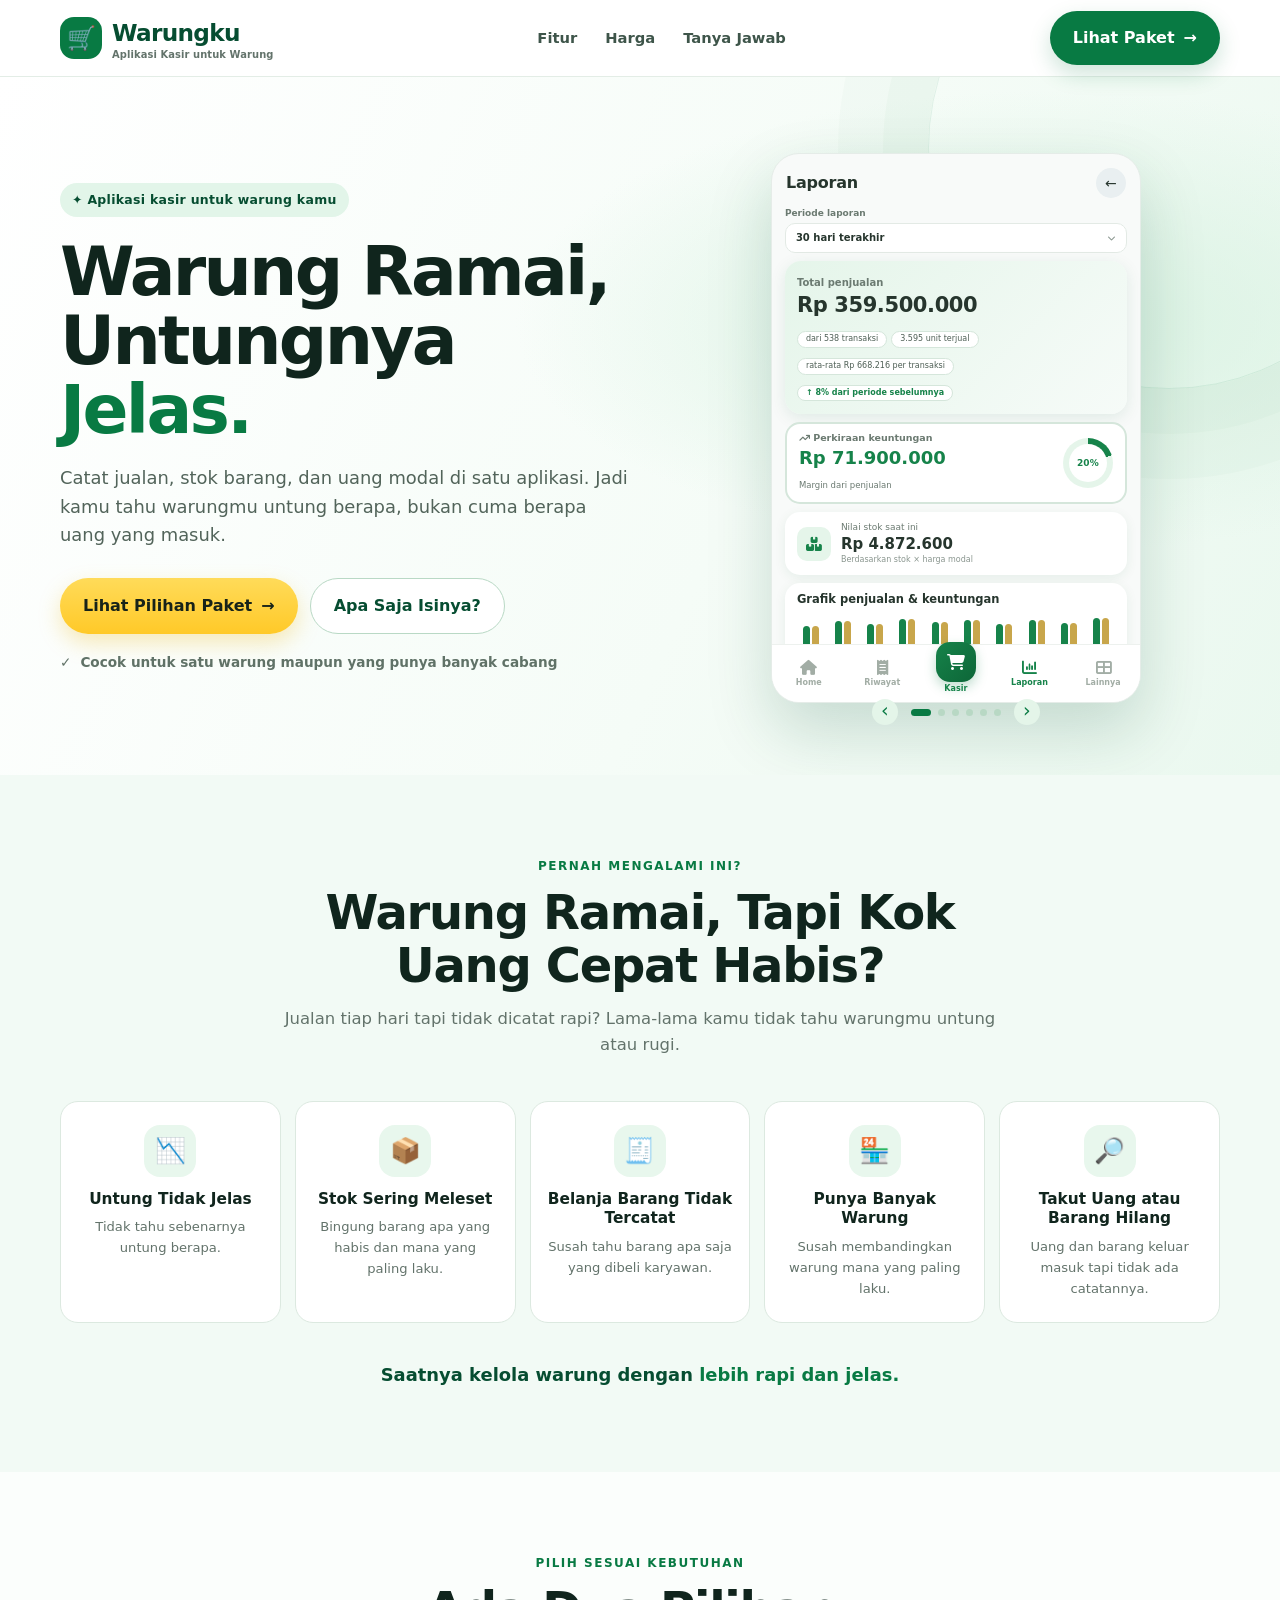
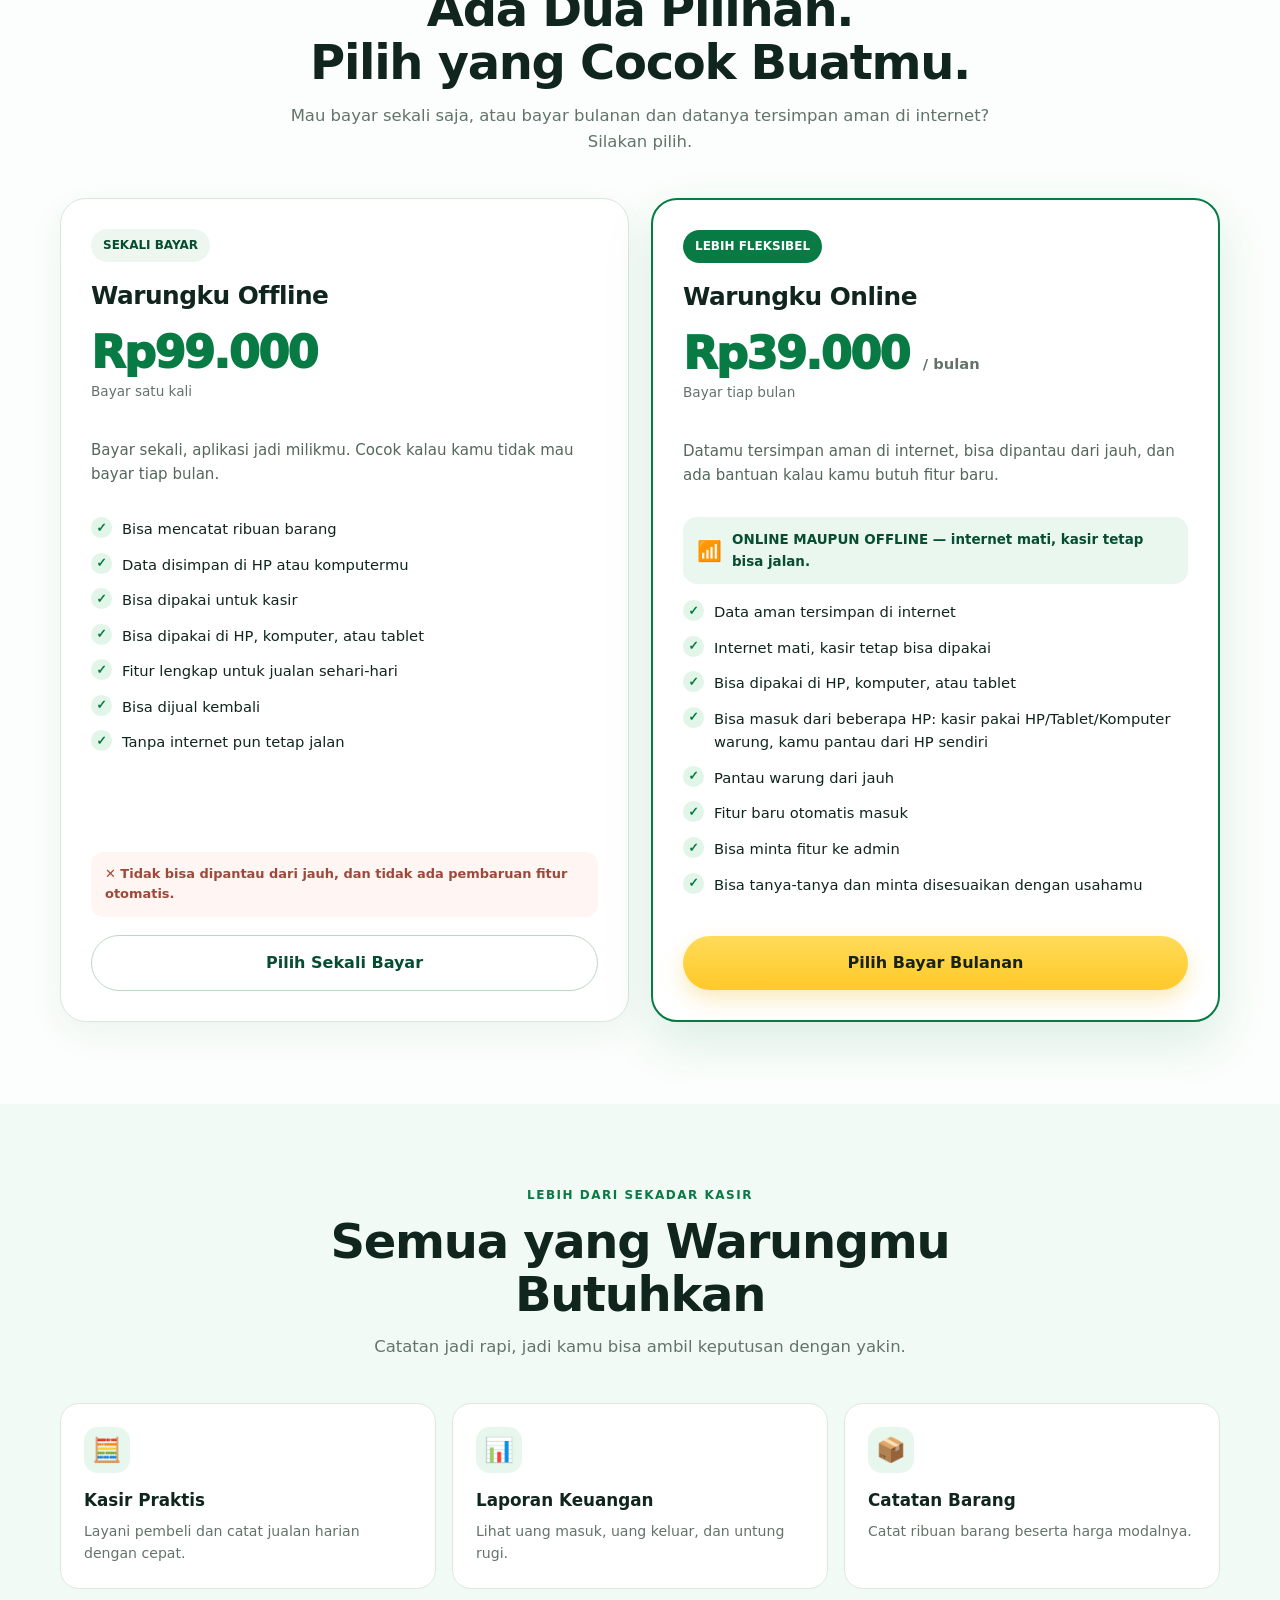
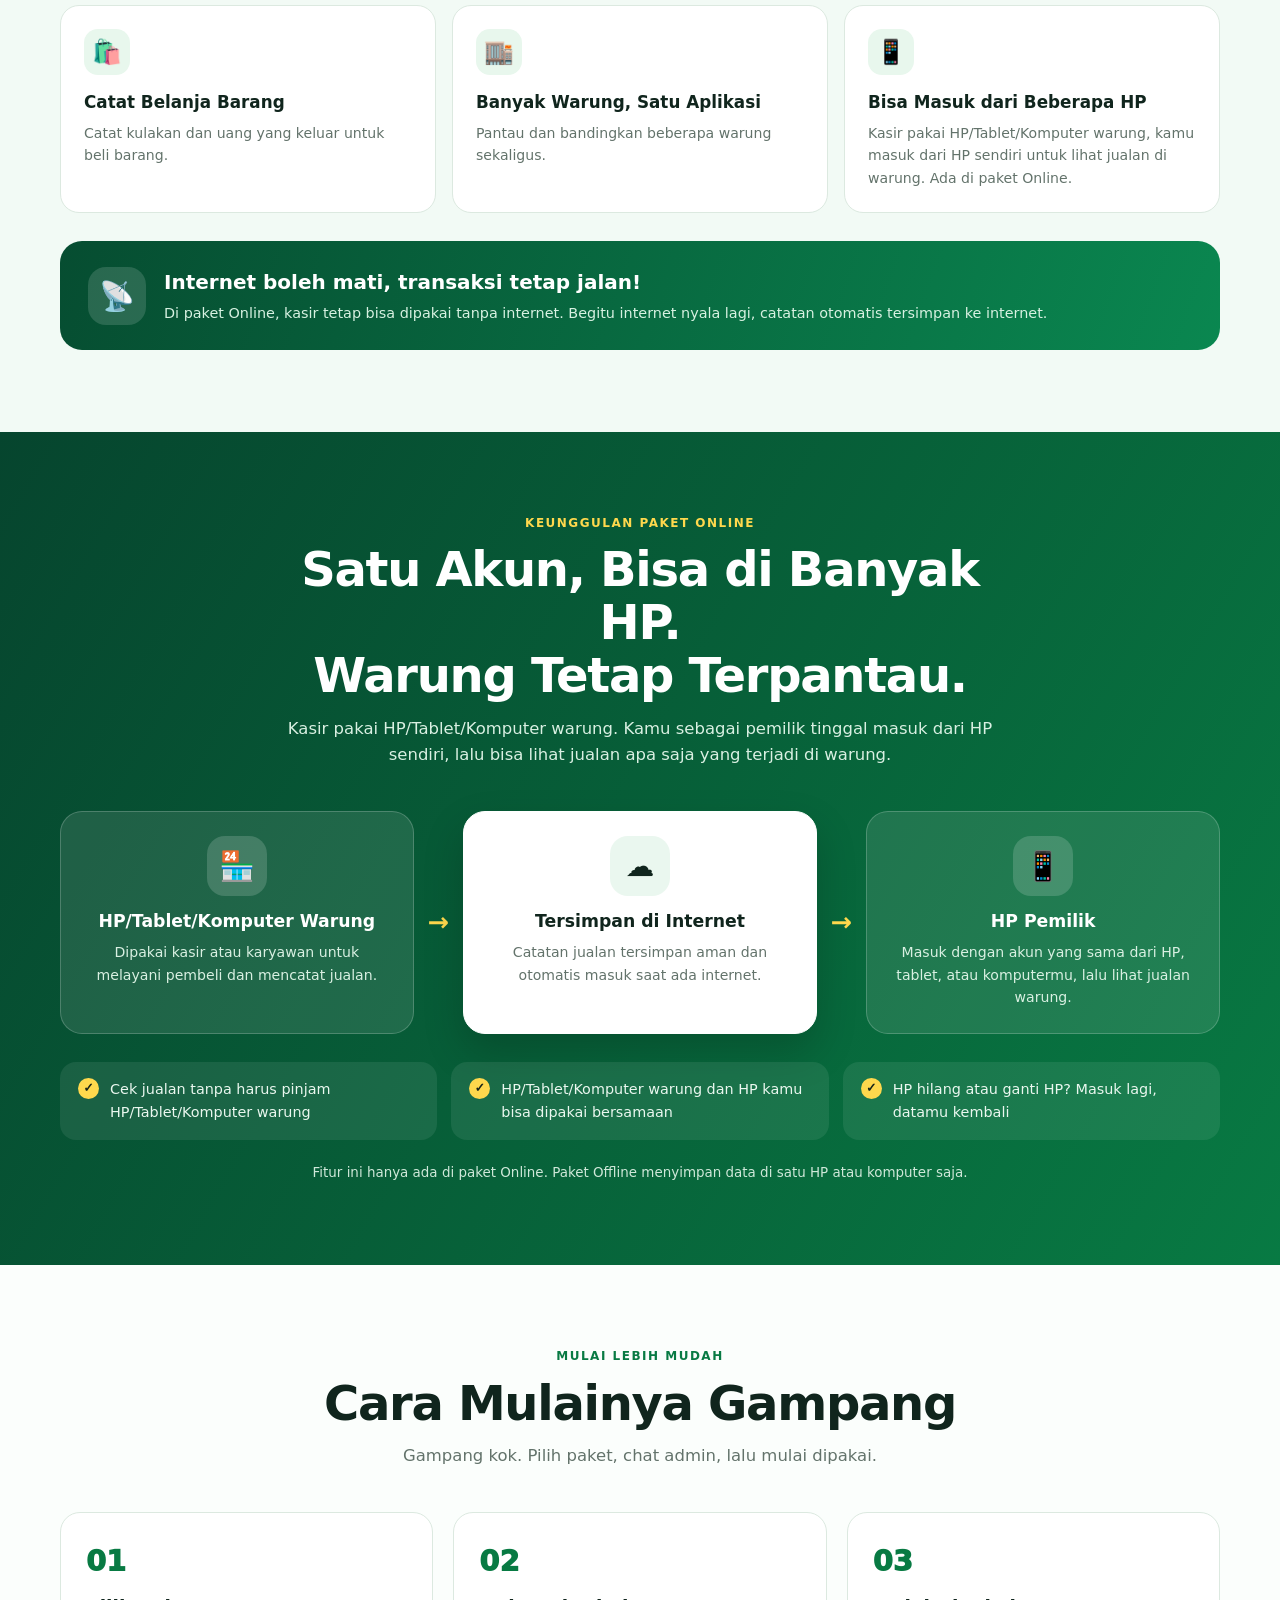
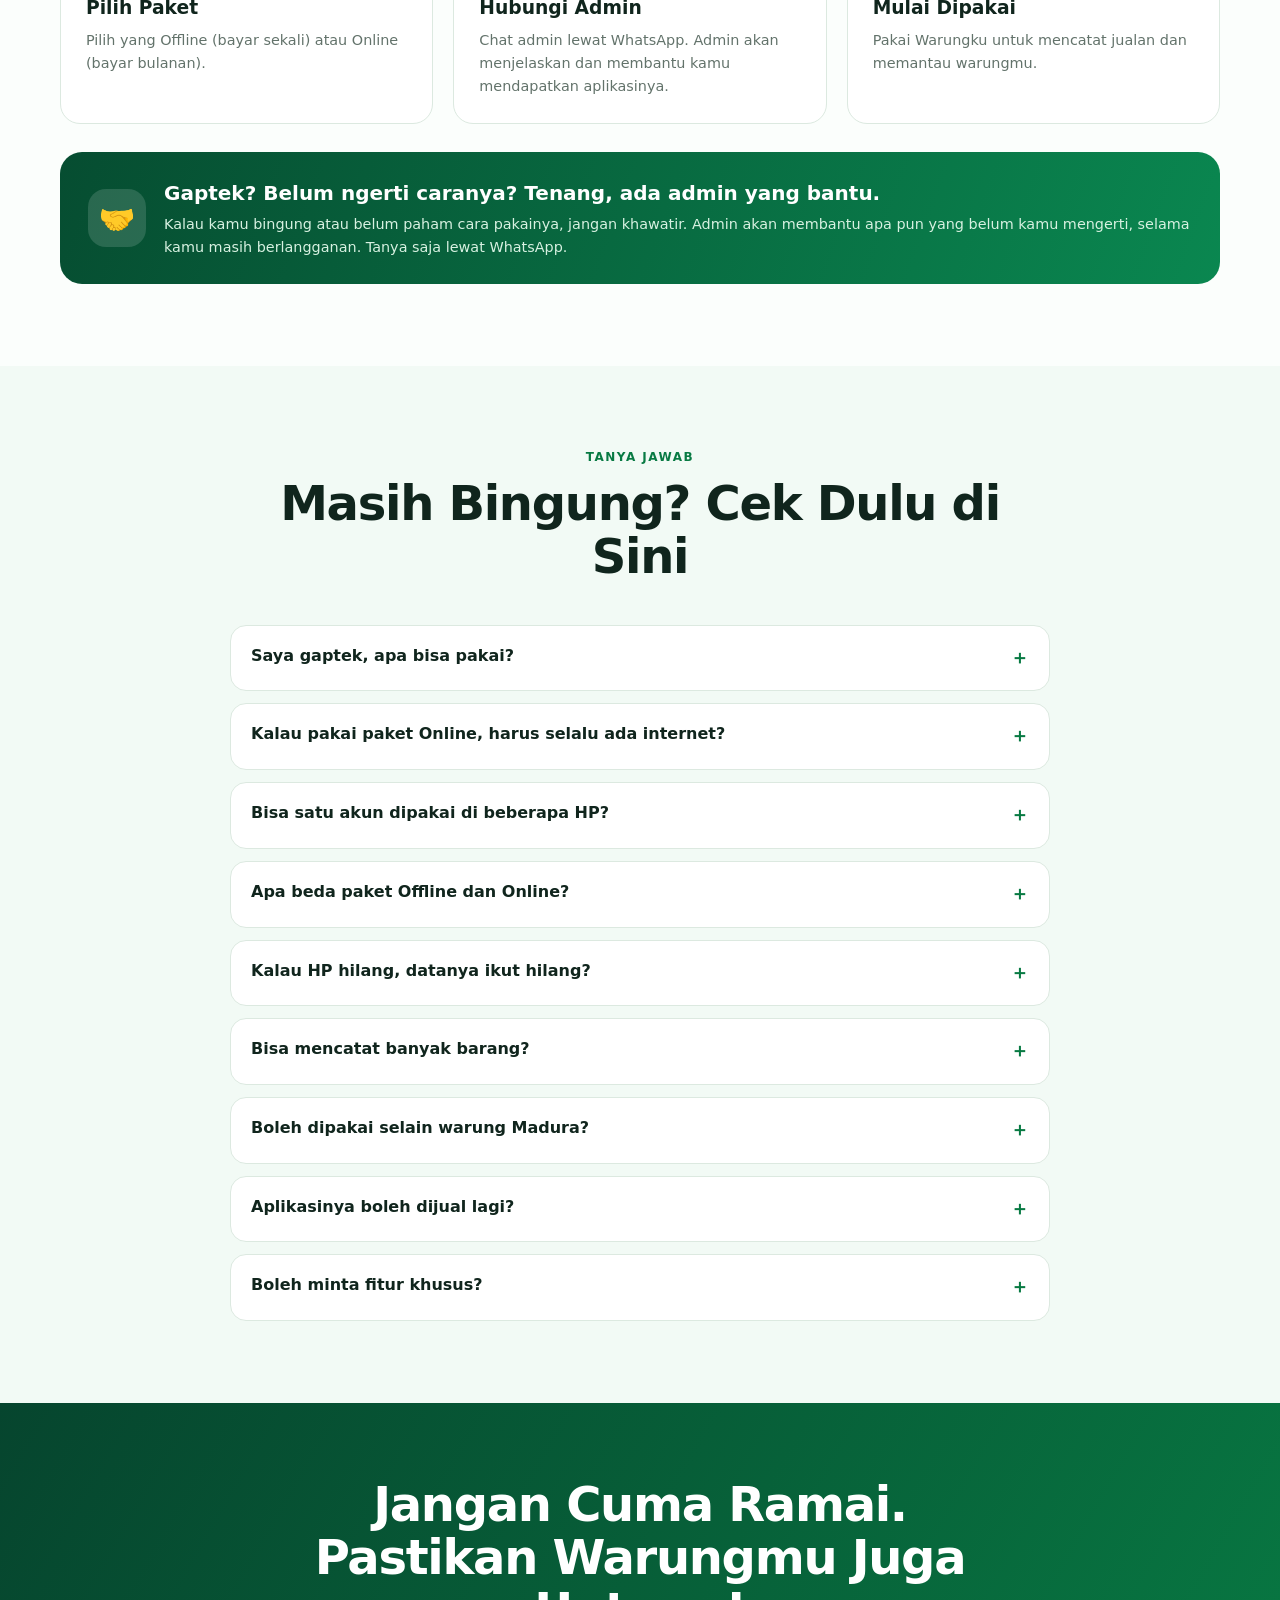
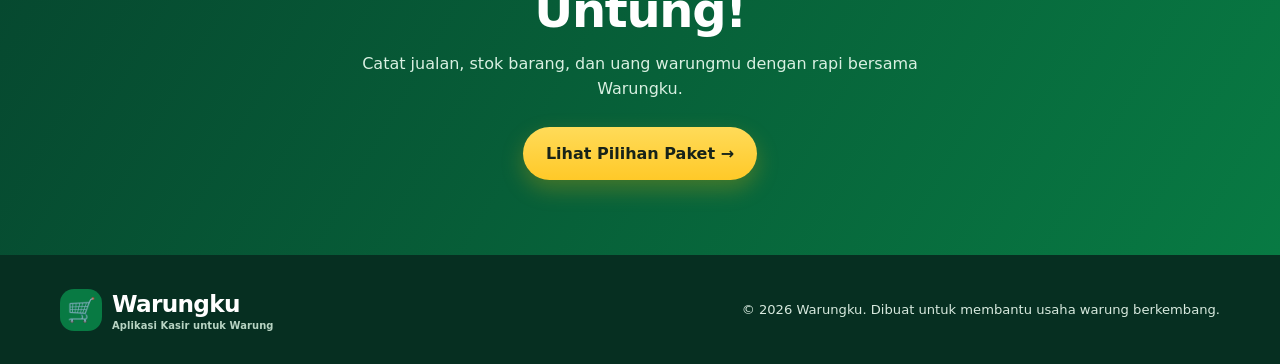
==== commit ab095117: "Add files via upload" ====
--- a/index.html
+++ b/index.html
@@ -6,6 +6,7 @@
   <meta name="description" content="Aplikasi kasir untuk warung: catat jualan, stok barang, dan keuangan dengan mudah. Pilih bayar sekali atau bayar bulanan.">
   <meta name="theme-color" content="#087a43">
   <title>Warungku — Warung Ramai, Untungnya Jelas</title>
+  <link rel="stylesheet" href="https://cdnjs.cloudflare.com/ajax/libs/font-awesome/6.5.2/css/all.min.css">
   <style>
     :root {
       --green: #087a43;
@@ -63,146 +64,178 @@
     .hero-actions { display: flex; flex-wrap: wrap; gap: 12px; margin: 28px 0 18px; }
     .trust-line { color: #607267; font-size: .85rem; font-weight: 650; display:flex; gap:9px; align-items:center; }
     .hero-visual { min-height: 550px; position:relative; display:grid; place-items:center; }
-    .report-mockup {
-      width:min(100%, 370px); height:550px; position:relative; overflow:hidden;
-      border:1px solid #e5ece8; border-radius:26px; background:#f5f8f6;
-      box-shadow:0 28px 65px rgba(4,77,49,.18); color:#35443d;
-      padding:12px 12px 68px;
-    }
-    .report-header { display:flex; justify-content:space-between; align-items:center; margin-bottom:12px; }
-    .report-header h3 { margin:0; color:#183b2a; font-size:1.25rem; letter-spacing:-.5px; }
-    .report-back { width:36px; height:36px; display:grid; place-items:center; border-radius:50%; background:#eaf0f1; font-size:1.2rem; }
-    .report-card { margin-top:10px; padding:11px; border:1px solid #e9eeeb; border-radius:17px; background:white; }
-    .sales-total { position:relative; padding:15px 14px; background:linear-gradient(115deg,#16864d,#08643b); color:white; }
-    .sales-total-label { font-size:.69rem; color:#d7eee1; }
-    .sales-total-value { margin-top:2px; font-size:1.72rem; font-weight:950; letter-spacing:-.9px; white-space:nowrap; }
-    .sales-total-icon { position:absolute; right:13px; top:50%; transform:translateY(-50%); width:36px; height:36px; display:grid; place-items:center; border-radius:12px; background:rgba(255,255,255,.16); font-size:1.15rem; }
-    .report-metrics { display:grid; grid-template-columns:1fr 1fr; gap:8px; margin:9px 0 0; }
-    .report-metric { min-height:45px; padding:7px 9px; border-radius:13px; background:#f2f6f3; }
-    .report-metric span { display:block; color:#87948d; font-size:.59rem; line-height:1.2; }
-    .report-metric strong { display:block; margin-top:3px; color:#35443d; font-size:.78rem; line-height:1.15; white-space:nowrap; }
-    .report-metric:first-child strong { color:#16864d; }
-    .stock-card { display:flex; align-items:center; gap:11px; padding:11px 12px; }
-    .stock-icon { width:42px; height:42px; flex:none; display:grid; place-items:center; border-radius:13px; background:#e8f1ff; color:#2879d5; font-size:1.2rem; }
-    .stock-card span { color:#87948d; font-size:.65rem; }
-    .stock-card strong { display:block; font-size:1.25rem; line-height:1.2; }
-    .stock-card small { color:#87948d; font-size:.61rem; }
-    .sales-chart { height:180px; margin-top:10px; padding:11px 11px 8px; }
-    .sales-chart h4 { margin:0; font-size:.83rem; }
-    .chart-columns { height:123px; display:flex; align-items:flex-end; gap:8px; overflow:hidden; margin-top:9px; padding:0 2px; border-bottom:1px solid #e8eeea; }
-    .chart-day { min-width:22px; flex:1; height:100%; display:flex; flex-direction:column; justify-content:flex-end; align-items:center; gap:3px; }
-    .chart-pair { width:100%; height:calc(100% - 14px); display:flex; align-items:flex-end; justify-content:center; gap:3px; }
-    .chart-pair i { width:8px; border-radius:5px 5px 0 0; background:#16864d; }
-    .chart-pair i:last-child { background:#c8a646; }
-    .chart-day small { color:#87948d; font-size:.48rem; line-height:1; }
-    .chart-day:nth-child(1) i{height:70%}.chart-day:nth-child(2) i{height:83%}.chart-day:nth-child(3) i{height:76%}.chart-day:nth-child(4) i{height:91%}.chart-day:nth-child(5) i{height:80%}.chart-day:nth-child(6) i{height:88%}.chart-day:nth-child(7) i{height:75%}.chart-day:nth-child(8) i{height:86%}.chart-day:nth-child(9) i{height:78%}.chart-day:nth-child(10) i{height:94%}
-    .report-nav { position:absolute; right:0; bottom:0; left:0; height:63px; display:flex; justify-content:space-around; align-items:center; border-top:1px solid #e8eeea; background:rgba(255,255,255,.97); }
-    .report-nav span { display:grid; gap:1px; justify-items:center; color:#92a39a; font-size:.58rem; line-height:1.2; }
-    .report-nav b { font-size:1.1rem; }
-    .report-nav .active { color:#087a43; font-weight:850; }
-    .report-nav .cashier { width:48px; height:52px; margin-top:-17px; border-radius:18px; background:#087a43; color:white; box-shadow:0 8px 16px rgba(8,122,67,.22); }
     .hero-carousel { width:min(100%, 370px); height:550px; position:relative; }
     .hero-slide { position:absolute; inset:0; visibility:hidden; opacity:0; transform:translateX(12px); transition:opacity .7s ease, transform .7s ease, visibility .7s; pointer-events:none; }
     .hero-slide.active { visibility:visible; opacity:1; transform:translateX(0); pointer-events:auto; }
-    .dashboard-mockup { height:100%; position:relative; overflow:hidden; border:1px solid #e5ece8; border-radius:28px; background:#f6f9f7; box-shadow:0 28px 65px rgba(4,77,49,.18); color:#173126; padding:16px 15px 68px; }
-    .dashboard-top { display:flex; justify-content:space-between; align-items:center; gap:10px; }
-    .dashboard-store { display:flex; align-items:center; gap:10px; min-width:0; }
-    .dashboard-store-icon { width:42px; height:42px; flex:none; display:grid; place-items:center; border-radius:14px; background:#13874d; color:white; font-size:1.25rem; }
-    .dashboard-store strong { display:block; font-size:.94rem; line-height:1.2; }
-    .dashboard-store small { color:#84928b; font-size:.68rem; }
-    .dashboard-user { width:38px; height:38px; flex:none; display:grid; place-items:center; border-radius:50%; background:#e2f5e9; color:#12814a; font-size:1.25rem; }
-    .dashboard-title { margin:24px 0 13px; }
-    .dashboard-title h3 { margin:0; font-size:1.55rem; line-height:1.2; letter-spacing:-.5px; }
-    .dashboard-title p { margin:3px 0 0; color:#89958f; font-size:.78rem; }
-    .dashboard-sales { padding:16px 15px; border-radius:21px; color:white; background:linear-gradient(140deg,#16864d,#08613a); box-shadow:0 12px 26px rgba(8,122,67,.14); }
-    .dashboard-sales-label { color:#d7eee1; font-size:.72rem; }
-    .dashboard-sales-value { margin:4px 0 11px; font-size:1.65rem; font-weight:950; letter-spacing:-.9px; white-space:nowrap; }
-    .dashboard-sales-stats { display:grid; grid-template-columns:1fr 1fr; gap:12px; }
-    .dashboard-sales-stats div { padding-top:8px; border-top:1px solid rgba(255,255,255,.25); color:#d7eee1; font-size:.68rem; }
-    .dashboard-sales-stats strong { display:block; color:white; font-size:.92rem; }
-    .dashboard-menu-heading { display:flex; justify-content:space-between; align-items:center; margin:16px 0 9px; }
-    .dashboard-menu-heading strong { font-size:1rem; }
-    .dashboard-menu-heading span { color:#13874d; font-size:.7rem; }
-    .dashboard-menu { display:grid; grid-template-columns:repeat(3,1fr); gap:8px; }
-    .dashboard-menu-item { min-height:91px; display:grid; justify-items:center; align-content:center; gap:6px; border:1px solid #e8eeea; border-radius:16px; background:white; font-size:.68rem; font-weight:800; }
-    .dashboard-menu-icon { width:43px; height:43px; display:grid; place-items:center; border-radius:14px; background:#e4f5e9; color:#11834a; font-size:1.25rem; }
-    .dashboard-menu-item:nth-child(2) .dashboard-menu-icon { background:#e5efff; color:#3180d5; }
-    .dashboard-menu-item:nth-child(3) .dashboard-menu-icon { background:#fff0dc; color:#e89318; }
-    .dashboard-menu-item:nth-child(4) .dashboard-menu-icon { background:#f2e6fb; color:#9051c9; }
-    .dashboard-menu-item:nth-child(5) .dashboard-menu-icon { background:#e0f4f3; color:#1b9994; }
-    .dashboard-menu-item:nth-child(6) .dashboard-menu-icon { background:#fbe6ed; color:#db4c7a; }
-    .dashboard-nav { position:absolute; right:0; bottom:0; left:0; height:61px; display:flex; justify-content:space-around; align-items:center; border-top:1px solid #e8eeea; background:rgba(255,255,255,.98); }
-    .dashboard-nav span { display:grid; justify-items:center; gap:1px; color:#9ba9a2; font-size:.56rem; line-height:1.1; }
-    .dashboard-nav b { font-size:1rem; }
-    .dashboard-nav .active { color:#087a43; font-weight:850; }
-    .dashboard-nav .cashier { width:46px; height:50px; margin-top:-16px; border-radius:16px; background:#087a43; color:white; box-shadow:0 8px 16px rgba(8,122,67,.22); }
-    .history-mockup { height:100%; position:relative; overflow:hidden; border-radius:28px; background:#d9e5dd; color:#173126; padding:14px; }
-    .history-title { display:flex; justify-content:space-between; align-items:center; margin:0 2px 17px; font-size:1.25rem; font-weight:900; }
-    .history-back { width:32px; height:32px; display:grid; place-items:center; border-radius:50%; background:rgba(255,255,255,.55); }
-    .history-list { display:grid; gap:9px; opacity:.66; }
-    .history-item { padding:11px 12px; border:1px solid rgba(255,255,255,.65); border-radius:13px; background:rgba(255,255,255,.48); font-size:.7rem; }
-    .history-item strong { display:block; font-size:.8rem; }
-    .receipt-overlay { position:absolute; inset:0; display:grid; place-items:center; padding:12px; background:rgba(14,37,26,.72); }
-    .receipt-dialog { width:100%; padding:15px; border-radius:20px; background:#e9eeeb; box-shadow:0 18px 35px rgba(0,0,0,.2); }
-    .receipt-paper { padding:15px 13px; border-radius:6px; background:white; box-shadow:0 3px 10px rgba(0,0,0,.15); color:#252525; font-family:ui-monospace, SFMono-Regular, Menlo, Consolas, monospace; font-size:.62rem; line-height:1.55; }
-    .receipt-paper h4 { margin:0 0 7px; text-align:center; font-size:.8rem; }
-    .receipt-center { text-align:center; }
-    .receipt-divider { margin:8px 0; border-top:1px dashed #777; }
-    .receipt-line { display:flex; justify-content:space-between; gap:6px; }
-    .receipt-line.total { margin-top:7px; font-weight:900; }
-    .receipt-actions { display:grid; grid-template-columns:1fr 1fr; gap:7px; margin-top:11px; }
-    .receipt-action { min-height:39px; display:grid; place-items:center; border-radius:10px; color:white; font-size:.7rem; font-weight:850; }
-    .receipt-print { background:#0a7040; }
-    .receipt-delete { background:#bb1e4c; }
-    .receipt-close { margin-top:7px; background:#dff3e5; color:#087a43; }
-    .cart-mockup { height:100%; position:relative; overflow:hidden; border:1px solid #e5ece8; border-radius:28px; background:#f6f9f7; box-shadow:0 28px 65px rgba(4,77,49,.18); color:#173126; }
-    .cart-header { display:flex; justify-content:space-between; align-items:center; padding:12px 16px; background:#16834a; border-bottom:3px solid #c9a84c; color:white; font-size:.95rem; font-weight:850; }
-    .cart-header span { font-size:.72rem; font-weight:600; opacity:.92; }
-    .cart-body { display:grid; gap:6px; padding:10px 12px; }
+    /* ===== Mockup aplikasi (mengikuti tampilan mobile.html) ===== */
+    .m-screen { height:100%; position:relative; overflow:hidden; border:1px solid #e5ece8; border-radius:28px; background:#f8faf9; box-shadow:0 28px 65px rgba(4,77,49,.18); color:#26352d; font-family:Inter, ui-sans-serif, system-ui, -apple-system, "Segoe UI", sans-serif; line-height:1.35; }
+    .m-screen i { font-style:normal; }
+    .m-nav { position:absolute; z-index:2; right:0; bottom:0; left:0; height:58px; display:flex; justify-content:space-around; align-items:center; border-top:1px solid #edf1ee; background:#fff; }
+    .m-nav span { flex:1; min-width:0; display:flex; flex-direction:column; align-items:center; gap:3px; color:#a2ada5; font-size:8px; font-weight:600; line-height:1.2; }
+    .m-nav i { font-size:15px; }
+    .m-nav .on { color:#16834a; font-weight:800; }
+    .m-nav .kasir { color:#16834a; font-weight:800; transform:translateY(-6px); }
+    .m-nav .kasir i { width:40px; height:40px; display:grid; place-items:center; margin-bottom:-1px; border-radius:14px; background:linear-gradient(135deg,#16834a,#0d6638); color:#fff; box-shadow:0 5px 12px rgba(22,131,74,.27); font-size:16px; }
+    .m-head { display:flex; justify-content:space-between; align-items:center; gap:10px; padding:14px 14px 0; margin-bottom:9px; }
+    .m-head h3 { margin:0; font-size:16px; font-weight:800; letter-spacing:-.2px; }
+    .m-back { width:30px; height:30px; flex:none; display:grid; place-items:center; border-radius:50%; background:#e9eff1; font-size:14px; }
+    .m-body { padding:0 13px; }
+    .m-select { display:flex; justify-content:space-between; align-items:center; gap:6px; min-height:30px; padding:0 10px; border:1px solid #e3eae5; border-radius:10px; background:#fff; color:#26352d; font-size:10px; font-weight:600; }
+    .m-select i { color:#89958e; font-size:8px; }
+    .m-dim { position:absolute; inset:0; background:rgba(23,37,29,.8); }
+
+    /* Home */
+    .hm-hero { position:relative; overflow:hidden; padding:15px 14px 46px; border-radius:0 0 22px 22px; background:linear-gradient(160deg,#16834a,#0d6638); color:#fff; }
+    .hm-hero:after { content:""; position:absolute; right:-30px; top:-30px; width:140px; height:140px; border-radius:50%; background:rgba(255,255,255,.08); }
+    .hm-top { position:relative; z-index:1; display:flex; align-items:center; gap:9px; }
+    .hm-logo { width:34px; height:34px; display:grid; place-items:center; border-radius:11px; background:rgba(255,255,255,.2); font-size:15px; }
+    .hm-top strong { flex:1; font-size:11.5px; font-weight:800; }
+    .hm-user { width:30px; height:30px; display:grid; place-items:center; border-radius:50%; background:rgba(255,255,255,.2); font-size:13px; }
+    .hm-hero h3 { position:relative; z-index:1; margin:13px 0 0; font-size:19px; line-height:1.2; font-weight:800; }
+    .hm-hero p { position:relative; z-index:1; margin:3px 0 0; font-size:9.5px; opacity:.9; }
+    .hm-panel { position:relative; margin:-32px 12px 0; padding:12px; border-radius:19px; background:#fff; box-shadow:0 8px 24px rgba(13,102,56,.15); }
+    .hm-ph { display:flex; align-items:center; gap:9px; }
+    .hm-pi { width:32px; height:32px; flex:none; display:grid; place-items:center; border-radius:10px; background:#e5f5ea; color:#16834a; font-size:14px; }
+    .hm-ph strong { display:block; font-size:13px; line-height:1.2; }
+    .hm-ph small { display:block; margin-top:1px; color:#6b7a71; font-size:8.5px; }
+    .hm-seg { display:flex; margin:9px 0; padding:3px; border-radius:99px; background:#f4f7f5; }
+    .hm-seg span { flex:1; padding:6px 0; border-radius:99px; text-align:center; font-size:10px; font-weight:600; }
+    .hm-seg .on { background:#16834a; color:#fff; }
+    .hm-stats { display:grid; grid-template-columns:1fr 1fr; gap:8px; }
+    .hm-st { min-width:0; padding:9px; border-radius:14px; }
+    .hm-st.a { background:#e5f5ea; }
+    .hm-st.b { background:#fbf1d6; }
+    .hm-st-h { display:flex; align-items:center; gap:6px; }
+    .hm-st-ic { width:26px; height:26px; flex:none; display:grid; place-items:center; border-radius:9px; background:#fff; font-size:11px; box-shadow:0 1px 3px rgba(0,0,0,.06); }
+    .hm-st.a .hm-st-ic { color:#16834a; }
+    .hm-st.b .hm-st-ic { color:#b8860b; }
+    .hm-st-h span { color:#6b7a71; font-size:10px; font-weight:600; }
+    .hm-st strong { display:block; margin:7px 0 5px; font-size:13.5px; font-weight:800; white-space:nowrap; }
+    .hm-trend { display:inline-block; max-width:100%; padding:3px 7px; border-radius:12px; background:#fff; color:#16834a; font-size:8px; font-weight:600; line-height:1.3; }
+    .hm-st small { display:block; margin-top:5px; color:#6b7a71; font-size:8.5px; line-height:1.3; }
+    .hm-foot { display:flex; justify-content:space-between; gap:4px; margin-top:10px; padding-top:8px; border-top:1px solid #e3eae5; color:#6b7a71; font-size:8px; }
+    .hm-chart { margin:10px 12px 0; padding:11px 12px; border-radius:19px; background:#fff; }
+    .hm-chart-h { display:flex; justify-content:space-between; align-items:center; }
+    .hm-chart-h strong { font-size:12px; }
+    .hm-chart-h span { color:#16834a; font-size:9px; font-weight:700; }
+    .hm-bars { height:46px; display:flex; align-items:flex-end; gap:7px; margin:9px 0 15px; }
+    .hm-bar { flex:1; height:100%; position:relative; display:flex; align-items:flex-end; }
+    .hm-bar b { display:block; width:100%; min-height:3px; border-radius:6px 6px 0 0; background:#e5f5ea; }
+    .hm-bar.now b { background:#16834a; }
+    .hm-bar span { position:absolute; right:0; bottom:-13px; left:0; text-align:center; color:#6b7a71; font-size:7.5px; }
+
+    /* Laporan */
+    .rp-filter { margin:0 0 8px; }
+    .rp-filter label { display:block; margin-bottom:4px; color:#6b7a71; font-size:9px; font-weight:600; }
+    .rp-omzet { padding:9px 12px; border-radius:16px; background:linear-gradient(135deg,#e5f5ea,#f6fbf8); box-shadow:0 4px 16px rgba(13,102,56,.1); }
+    .rp-omzet small { color:#6b7a71; font-size:10px; font-weight:600; }
+    .rp-omzet h4 { margin:1px 0 7px; font-size:21px; line-height:1.2; font-weight:800; letter-spacing:-.4px; }
+    .rp-chip { display:inline-block; margin:0 4px 4px 0; padding:2px 8px; border:1px solid #d5e6db; border-radius:99px; background:#fff; color:#4d5e54; font-size:8px; }
+    .rp-chip.up { color:#16834a; font-weight:700; }
+    .rp-laba { display:flex; align-items:center; justify-content:space-between; gap:10px; margin:8px 0; padding:8px 12px; border:2px solid #d5e6db; border-radius:15px; background:#fff; }
+    .rp-laba .l { color:#6b7a71; font-size:9.5px; font-weight:600; }
+    .rp-laba strong { display:block; margin:1px 0 2px; color:#16834a; font-size:18px; font-weight:800; }
+    .rp-laba small { color:#6b7a71; font-size:8.5px; }
+    .rp-ring { width:50px; height:50px; flex:none; display:grid; place-items:center; border-radius:50%; background:conic-gradient(#16834a 20%, #e5f5ea 0); }
+    .rp-ring span { width:38px; height:38px; display:grid; place-items:center; border-radius:50%; background:#fff; color:#16834a; font-size:9px; font-weight:800; }
+    .rp-card { margin-bottom:8px; padding:9px 12px; border-radius:15px; background:#fff; box-shadow:0 3px 12px rgba(13,102,56,.08); }
+    .rp-stock { display:flex; align-items:center; gap:10px; }
+    .rp-stock .ic { width:34px; height:34px; flex:none; display:grid; place-items:center; border-radius:10px; background:#e5f5ea; color:#16834a; font-size:14px; }
+    .rp-stock small { display:block; color:#6b7a71; font-size:9px; }
+    .rp-stock strong { display:block; margin:1px 0; font-size:15px; }
+    .rp-stock p { margin:0; color:#89958e; font-size:8px; }
+    .rp-card h5 { margin:0; font-size:11.5px; }
+    .rp-bars { height:34px; display:flex; align-items:flex-end; gap:5px; margin-top:8px; border-bottom:1px solid #dce5df; }
+    .rp-day { flex:1; height:100%; display:flex; align-items:flex-end; justify-content:center; gap:2px; }
+    .rp-day i { display:block; width:7px; border-radius:4px 4px 0 0; background:#16834a; }
+    .rp-day i + i { background:#c8a64b; }
+    .rp-day:nth-child(1) i{height:70%}.rp-day:nth-child(2) i{height:83%}.rp-day:nth-child(3) i{height:76%}.rp-day:nth-child(4) i{height:91%}.rp-day:nth-child(5) i{height:80%}.rp-day:nth-child(6) i{height:88%}.rp-day:nth-child(7) i{height:75%}.rp-day:nth-child(8) i{height:86%}.rp-day:nth-child(9) i{height:78%}.rp-day:nth-child(10) i{height:94%}
+
+    /* Keranjang + Pembayaran */
+    .cart-header { display:flex; justify-content:space-between; align-items:center; min-height:50px; padding:9px 14px; background:#16834a; border-bottom:3px solid #c8a64b; color:#fff; font-size:13px; font-weight:800; }
+    .cart-header span { font-size:10.5px; font-weight:600; }
+    .cart-body { display:grid; gap:6px; padding:11px 11px 0; }
     .cart-search { display:flex; gap:7px; margin-bottom:3px; }
-    .cart-search-field { flex:1; height:34px; display:flex; align-items:center; padding:0 12px; border:1px solid #e1e9e4; border-radius:12px; background:white; color:#9aa8a0; font-size:.72rem; }
-    .cart-scan { width:34px; height:34px; display:grid; place-items:center; border:1px solid #e1e9e4; border-radius:12px; background:white; font-size:1rem; }
-    .cart-item { padding:6px 11px; border:1px solid #e8eeea; border-left:4px solid #c9a84c; border-radius:13px; background:white; }
-    .cart-item-top { display:flex; justify-content:space-between; align-items:center; font-size:.78rem; font-weight:850; }
-    .cart-item-top span { font-size:.8rem; opacity:.55; }
-    .cart-item-bottom { display:flex; justify-content:space-between; align-items:center; gap:6px; margin-top:4px; }
-    .cart-price { padding:3px 8px; border:1px dashed #c9d6cd; border-radius:8px; background:#f4f8f5; font-size:.64rem; font-weight:700; white-space:nowrap; }
-    .cart-qty { display:flex; align-items:center; gap:7px; font-size:.78rem; font-weight:850; }
-    .cart-qty i { width:22px; height:22px; display:grid; place-items:center; border:1px solid #dce5df; border-radius:7px; color:#16834a; font-style:normal; font-size:.85rem; }
-    .cart-line { min-width:64px; text-align:right; font-size:.76rem; font-weight:850; }
-    .cart-total { position:absolute; right:12px; bottom:73px; left:12px; display:flex; justify-content:space-between; align-items:center; padding:10px 12px; border-radius:16px; background:#16834a; color:white; }
-    .cart-total small { display:block; color:#cfeadb; font-size:.64rem; }
-    .cart-total strong { font-size:1.15rem; font-weight:900; letter-spacing:-.4px; }
-    .cart-pay { padding:10px 20px; border-radius:11px; background:#c9a84c; color:#2b2410; font-size:.78rem; font-weight:850; }
-    .pay-mockup { height:100%; position:relative; overflow:hidden; border-radius:28px; background:#d9e5dd; color:#173126; padding:14px; }
-    .pay-bg-title { display:flex; justify-content:space-between; align-items:center; margin:0 2px 15px; font-size:1.25rem; font-weight:900; }
-    .pay-bg-list { display:grid; gap:9px; opacity:.6; }
-    .pay-bg-item { display:flex; justify-content:space-between; gap:8px; padding:11px 12px; border:1px solid rgba(255,255,255,.65); border-radius:13px; background:rgba(255,255,255,.5); font-size:.72rem; }
-    .pay-bg-item strong { font-size:.8rem; }
-    .pay-overlay { position:absolute; inset:0; display:grid; place-items:center; padding:12px; background:rgba(14,37,26,.72); }
-    .pay-box { width:100%; padding:14px; border-radius:20px; background:#f8faf9; box-shadow:0 18px 35px rgba(0,0,0,.2); }
-    .pay-head { display:flex; justify-content:space-between; align-items:center; margin-bottom:10px; }
-    .pay-head strong { font-size:1.05rem; }
-    .pay-close { width:30px; height:30px; display:grid; place-items:center; border-radius:50%; background:#e9eff1; font-size:1rem; }
-    .pay-total { margin-bottom:9px; padding:10px 12px; border:1px solid #dce5df; border-radius:14px; background:white; text-align:center; }
-    .pay-total small { display:block; color:#718078; font-size:.68rem; font-weight:700; }
-    .pay-total strong { display:block; font-size:1.65rem; line-height:1.2; font-weight:850; letter-spacing:-.5px; }
-    .pay-form { display:grid; gap:7px; padding:11px; border:1px solid #edf1ee; border-radius:15px; background:white; }
-    .pay-field { min-height:36px; display:flex; align-items:center; padding:0 11px; border:1px solid #dce5df; border-radius:10px; color:#26352d; font-size:.74rem; }
-    .pay-field.placeholder { color:#9aa8a0; }
-    .pay-label { margin-bottom:-3px; color:#53645a; font-size:.66rem; font-weight:700; }
+    .cart-search-field { flex:1; height:38px; display:flex; align-items:center; padding:0 11px; border:1px solid #dce5df; border-radius:11px; background:#fff; color:#9aa8a0; font-size:10.5px; }
+    .cart-scan { width:38px; height:38px; display:grid; place-items:center; border:1px solid #dce5df; border-radius:11px; background:#fff; color:#16834a; font-size:14px; }
+    .cart-item { padding:7px 10px; border:1px solid #dce5df; border-left:4px solid #c8a64b; border-radius:11px; background:#fff; }
+    .cart-item-top { display:flex; justify-content:space-between; align-items:center; font-size:10.5px; font-weight:800; }
+    .cart-item-top i { color:#89958e; font-size:11px; }
+    .cart-item-bottom { display:flex; justify-content:space-between; align-items:center; gap:6px; margin-top:5px; }
+    .cart-price { display:inline-flex; align-items:center; gap:6px; padding:3px 7px; border:1px dashed #b9c8be; border-radius:8px; background:#f4f7f5; font-size:9.5px; font-weight:700; white-space:nowrap; }
+    .cart-price i { color:#89958e; font-size:7.5px; }
+    .cart-qty { display:flex; align-items:center; gap:5px; font-size:10.5px; font-weight:800; }
+    .cart-qty em { width:24px; height:24px; display:grid; place-items:center; border:1px solid #dce5df; border-radius:8px; background:#fff; color:#16834a; font-style:normal; font-size:13px; }
+    .cart-line { min-width:58px; text-align:right; font-size:10.5px; font-weight:800; }
+    .cart-foot { position:absolute; right:0; bottom:0; left:0; padding:0 0 0; }
+    .cart-total { display:flex; justify-content:space-between; align-items:center; margin:0 11px 8px; padding:9px 12px; border-radius:14px; background:#16834a; color:#fff; box-shadow:0 5px 16px rgba(22,131,74,.15); }
+    .cart-total small { display:block; margin-bottom:2px; color:#fff; opacity:.82; font-size:8.5px; }
+    .cart-total strong { font-size:15px; font-weight:800; }
+    .cart-pay { padding:9px 20px; border-radius:11px; background:#c8a64b; color:#26352d; font-size:10.5px; font-weight:800; }
+    .cart-foot .m-nav { position:relative; }
+    .pay-overlay { position:absolute; z-index:3; inset:0; display:grid; place-items:center; padding:12px; background:rgba(23,37,29,.8); }
+    .pay-box { width:100%; padding:13px; border-radius:18px; background:#f8faf9; box-shadow:0 12px 40px rgba(0,0,0,.2); }
+    .pay-head { display:flex; justify-content:space-between; align-items:center; margin-bottom:9px; }
+    .pay-head strong { font-size:15px; }
+    .pay-close { width:28px; height:28px; display:grid; place-items:center; border-radius:50%; background:#e9eff1; font-size:15px; }
+    .pay-total { margin-bottom:8px; padding:9px 12px; border:1px solid #dce5df; border-radius:13px; background:#fff; text-align:center; }
+    .pay-total small { display:block; color:#718078; font-size:9.5px; font-weight:700; }
+    .pay-total strong { display:block; margin-top:1px; font-size:22px; line-height:1.2; font-weight:800; letter-spacing:-.5px; }
+    .pay-form { display:grid; gap:6px; padding:10px; border:1px solid #edf1ee; border-radius:14px; background:#fff; }
+    .pay-field { min-height:33px; display:flex; align-items:center; padding:0 10px; border:1px solid #dce5df; border-radius:10px; font-size:10.5px; }
+    .pay-field.ph { color:#9aa8a0; }
+    .pay-label { margin-bottom:-2px; color:#53645a; font-size:9px; font-weight:700; }
     .pay-quick { display:grid; grid-template-columns:repeat(3,1fr); gap:6px; }
-    .pay-quick span { min-height:36px; display:grid; place-items:center; border:1.5px solid #16834a; border-radius:10px; background:white; color:#16834a; font-size:.66rem; font-weight:800; }
-    .pay-quick span.selected { background:#16834a; color:white; }
-    .pay-change { padding:8px 12px; border-radius:12px; background:#e5f5ea; color:#16834a; font-size:.7rem; font-weight:700; }
-    .pay-change strong { display:block; font-size:1rem; }
-    .pay-confirm { min-height:38px; display:grid; place-items:center; border-radius:10px; background:#16834a; color:white; font-size:.74rem; font-weight:800; }
-    .carousel-dots { position:absolute; z-index:3; right:0; bottom:-22px; left:0; display:flex; justify-content:center; gap:7px; }
+    .pay-quick span { min-height:33px; display:grid; place-items:center; border:1.5px solid #16834a; border-radius:10px; background:#fff; color:#16834a; font-size:9.5px; font-weight:800; }
+    .pay-quick span.selected { background:#16834a; color:#fff; }
+    .pay-change { padding:8px 11px; border-radius:11px; background:#e5f5ea; color:#16834a; font-size:10px; font-weight:700; }
+    .pay-change strong { display:block; margin-top:2px; font-size:14px; }
+    .pay-confirm { min-height:35px; display:grid; place-items:center; border-radius:10px; background:#16834a; color:#fff; font-size:10.5px; font-weight:800; }
+
+    /* Riwayat + Struk */
+    .hs-search { display:flex; align-items:center; gap:8px; margin-bottom:8px; padding:0 11px; border:1px solid #e3eae5; border-radius:12px; background:#fff; color:#89958e; font-size:10px; }
+    .hs-search span { padding:10px 0; }
+    .hs-filters { display:grid; grid-template-columns:1fr 1fr; gap:8px; margin-bottom:10px; }
+    .hs-head { display:flex; justify-content:space-between; align-items:baseline; margin:2px 2px 8px; }
+    .hs-head strong { font-size:13px; }
+    .hs-head span { color:#6b7a71; font-size:9px; }
+    .hs-card { display:flex; align-items:center; gap:9px; margin-bottom:8px; padding:10px; border:1px solid #edf1ee; border-radius:13px; background:#fff; }
+    .hs-ic { width:32px; height:32px; flex:none; display:grid; place-items:center; border-radius:10px; background:#e5f5ea; color:#16834a; font-size:13px; }
+    .hs-info { flex:1; min-width:0; }
+    .hs-info b { display:block; font-size:9.5px; letter-spacing:.2px; }
+    .hs-info small { display:block; margin-top:1px; overflow:hidden; color:#6b7a71; font-size:8.5px; text-overflow:ellipsis; white-space:nowrap; }
+    .hs-tot { color:#26352d; font-size:10.5px; font-weight:800; white-space:nowrap; }
+    .rc-overlay { position:absolute; z-index:3; inset:0; display:grid; place-items:center; padding:12px; background:rgba(23,37,29,.8); }
+    .rc-box { width:100%; padding:14px; border-radius:18px; background:#e9edea; box-shadow:0 12px 40px rgba(0,0,0,.2); }
+    .rc-paper { padding:13px 13px 12px; border-radius:4px; background:#fff; box-shadow:0 1px 6px rgba(0,0,0,.2); color:#111; font-family:"Courier New", ui-monospace, Menlo, Consolas, monospace; font-size:9px; line-height:1.4; }
+    .rc-paper h4 { margin:0 0 3px; text-align:center; font-size:12px; text-transform:uppercase; }
+    .rc-head { text-align:center; }
+    .rc-head p { margin:0 0 2px; }
+    .rc-div { margin:7px 0; border-top:1px dashed #555; }
+    .rc-name { font-weight:700; }
+    .rc-line { display:flex; justify-content:space-between; gap:6px; margin:1px 0 5px; }
+    .rc-tot { margin:0 0 2px; }
+    .rc-tot b { font-weight:700; }
+    .rc-thanks { margin:0; text-align:center; }
+    .rc-actions { display:grid; grid-template-columns:1fr 1fr; gap:7px; margin-top:11px; }
+    .rc-btn { min-height:34px; display:flex; justify-content:center; align-items:center; gap:5px; border-radius:11px; font-size:10px; font-weight:700; }
+    .rc-print { background:#0d6638; color:#fff; }
+    .rc-del { background:#b4234d; color:#fff; }
+    .rc-close { grid-column:1 / -1; background:#e5f5ea; color:#16834a; }
+
+    /* Lainnya */
+    .ln-grid { display:grid; grid-template-columns:repeat(3,1fr); gap:9px; padding:4px 0 0; }
+    .ln-card { min-height:88px; display:flex; flex-direction:column; align-items:center; justify-content:center; gap:8px; padding:0 4px; border:1px solid #edf1ee; border-radius:15px; background:#fff; }
+    .ln-icon { width:40px; height:40px; display:grid; place-items:center; border-radius:13px; font-size:17px; }
+    .ln-card span { text-align:center; font-size:9px; font-weight:700; line-height:1.25; }
+    .ln-green{background:#e5f5ea;color:#16834a}.ln-blue{background:#e5f0ff;color:#2878d0}.ln-orange{background:#fff1dc;color:#e69522}.ln-purple{background:#f2e8fa;color:#9250b8}.ln-cyan{background:#e0f5f5;color:#168b91}.ln-pink{background:#fce8ef;color:#d34e78}.ln-yellow{background:#fff5d9;color:#c18a19}.ln-violet{background:#ede8fa;color:#7253bb}.ln-gray{background:#e9eff1;color:#546e7a}
+
+    /* Kontrol carousel */
+    .carousel-dots { position:absolute; z-index:3; right:0; bottom:-22px; left:0; display:flex; justify-content:center; align-items:center; gap:7px; }
     .carousel-dot { width:7px; height:7px; padding:0; border:0; border-radius:50%; background:#b8d8c4; cursor:pointer; }
     .carousel-dot.active { width:20px; border-radius:99px; background:var(--green); }
     .hero-carousel { touch-action:pan-y; user-select:none; -webkit-user-select:none; cursor:grab; }
     .hero-carousel:active { cursor:grabbing; }
-    .carousel-dots { align-items:center; }
     .carousel-arrow { width:26px; height:26px; margin:0 6px; padding:0 0 3px; display:grid; place-items:center; border:0; border-radius:50%; background:#e4f5e9; color:var(--green); font-size:1.2rem; line-height:1; cursor:pointer; }
     .carousel-arrow:hover { background:#cfeedb; }
     .section { padding: 82px 0; }
@@ -299,7 +332,6 @@
       .hero-copy { font-size:1rem; }
       .hero-visual { min-height:570px; margin-top:0; }
       .hero-carousel { height:550px; }
-      .report-mockup { height:550px; }
       .section { padding:60px 0; }
       .section-head { margin-bottom:28px; }
       .pain-grid { grid-template-columns:1fr 1fr; gap:10px; }
@@ -358,113 +390,111 @@
         <div class="hero-visual" aria-label="Slide otomatis mockup aplikasi Warungku">
           <div class="hero-carousel" aria-live="off">
             <div class="hero-slide active" data-slide="0" aria-hidden="false">
-              <div class="report-mockup">
-                <div class="report-header"><h3>Laporan</h3><span class="report-back">←</span></div>
-                <div class="report-card">
-                  <div class="sales-total">
-                    <div class="sales-total-label">Total penjualan</div>
-                    <div class="sales-total-value">Rp 359.500.000</div>
-                    <span class="sales-total-icon">⌁</span>
-                  </div>
-                  <div class="report-metrics">
-                    <div class="report-metric"><span>Perkiraan keuntungan</span><strong>Rp 71.900.000</strong></div>
-                    <div class="report-metric"><span>Jumlah transaksi</span><strong>538</strong></div>
-                    <div class="report-metric"><span>Rata-rata transaksi</span><strong>Rp 25.678.571,429</strong></div>
-                    <div class="report-metric"><span>Produk terjual</span><strong>3595 unit</strong></div>
-                  </div>
-                </div>
-                <div class="report-card stock-card">
-                  <div class="stock-icon">▣</div>
-                  <div><span>Nilai stok saat ini</span><strong>Rp 4.872.600</strong><small>Berdasarkan stok × harga modal</small></div>
-                </div>
-                <div class="report-card sales-chart">
-                  <h4>Grafik penjualan &amp; keuntungan</h4>
-                  <div class="chart-columns">
-                    <div class="chart-day"><div class="chart-pair"><i></i><i></i></div><small>01/11</small></div>
-                    <div class="chart-day"><div class="chart-pair"><i></i><i></i></div><small>02/11</small></div>
-                    <div class="chart-day"><div class="chart-pair"><i></i><i></i></div><small>03/11</small></div>
-                    <div class="chart-day"><div class="chart-pair"><i></i><i></i></div><small>04/11</small></div>
-                    <div class="chart-day"><div class="chart-pair"><i></i><i></i></div><small>05/11</small></div>
-                    <div class="chart-day"><div class="chart-pair"><i></i><i></i></div><small>06/11</small></div>
-                    <div class="chart-day"><div class="chart-pair"><i></i><i></i></div><small>07/11</small></div>
-                    <div class="chart-day"><div class="chart-pair"><i></i><i></i></div><small>08/11</small></div>
-                    <div class="chart-day"><div class="chart-pair"><i></i><i></i></div><small>09/11</small></div>
-                    <div class="chart-day"><div class="chart-pair"><i></i><i></i></div><small>10/11</small></div>
-                  </div>
-                </div>
-                <div class="report-nav">
-                  <span><b>⌂</b>Home</span><span><b>▤</b>Riwayat</span><span class="cashier"><b>🛒</b>Kasir</span><span class="active"><b>▥</b>Laporan</span><span><b>●</b>Profil</span>
+              <div class="m-screen">
+                <div class="m-head"><h3>Laporan</h3><span class="m-back">←</span></div>
+                <div class="m-body">
+                  <div class="rp-filter"><label>Periode laporan</label><div class="m-select">30 hari terakhir <i class="fa-solid fa-chevron-down"></i></div></div>
+                  <section class="rp-omzet">
+                    <small>Total penjualan</small>
+                    <h4>Rp 359.500.000</h4>
+                    <span class="rp-chip">dari 538 transaksi</span><span class="rp-chip">3.595 unit terjual</span><span class="rp-chip">rata-rata Rp 668.216 per transaksi</span><span class="rp-chip up">↑ 8% dari periode sebelumnya</span>
+                  </section>
+                  <section class="rp-laba">
+                    <div><div class="l"><i class="fa-solid fa-arrow-trend-up"></i> Perkiraan keuntungan</div><strong>Rp 71.900.000</strong><small>Margin dari penjualan</small></div>
+                    <div class="rp-ring"><span>20%</span></div>
+                  </section>
+                  <section class="rp-card rp-stock">
+                    <div class="ic"><i class="fa-solid fa-boxes-stacked"></i></div>
+                    <div><small>Nilai stok saat ini</small><strong>Rp 4.872.600</strong><p>Berdasarkan stok × harga modal</p></div>
+                  </section>
+                  <div class="rp-card">
+                    <h5>Grafik penjualan &amp; keuntungan</h5>
+                    <div class="rp-bars">
+                      <div class="rp-day"><i></i><i></i></div><div class="rp-day"><i></i><i></i></div><div class="rp-day"><i></i><i></i></div><div class="rp-day"><i></i><i></i></div><div class="rp-day"><i></i><i></i></div><div class="rp-day"><i></i><i></i></div><div class="rp-day"><i></i><i></i></div><div class="rp-day"><i></i><i></i></div><div class="rp-day"><i></i><i></i></div><div class="rp-day"><i></i><i></i></div>
+                    </div>
+                  </div>
+                </div>
+                <div class="m-nav">
+                  <span><i class="fa-solid fa-house"></i>Home</span><span><i class="fa-solid fa-receipt"></i>Riwayat</span><span class="kasir"><i class="fa-solid fa-cart-shopping"></i>Kasir</span><span class="on"><i class="fa-solid fa-chart-column"></i>Laporan</span><span><i class="fa-solid fa-table-cells-large"></i>Lainnya</span>
                 </div>
               </div>
             </div>
             <div class="hero-slide" data-slide="1" aria-hidden="true">
-              <div class="dashboard-mockup">
-                <div class="dashboard-top">
-                  <div class="dashboard-store"><span class="dashboard-store-icon">▣</span><div><strong>TOKO SEMBAKO</strong><small>Selamat datang, Fendi!</small></div></div>
-                  <span class="dashboard-user">●</span>
-                </div>
-                <div class="dashboard-title"><h3>Dashboard</h3><p>Ringkasan aktivitas toko hari ini</p></div>
-                <div class="dashboard-sales">
-                  <div class="dashboard-sales-label">Total Penjualan Hari Ini</div>
-                  <div class="dashboard-sales-value">Rp 507.942.000</div>
-                  <div class="dashboard-sales-stats"><div>Transaksi<strong>143
-                    </strong></div><div>Keuntungan<strong>Rp 295.347.200</strong></div></div>
-                </div>
-                <div class="dashboard-menu-heading"><strong>Menu Utama</strong><span>9 Menu</span></div>
-                <div class="dashboard-menu">
-                  <div class="dashboard-menu-item"><span class="dashboard-menu-icon">🛒</span>Keranjang</div>
-                  <div class="dashboard-menu-item"><span class="dashboard-menu-icon">📦</span>Produk</div>
-                  <div class="dashboard-menu-item"><span class="dashboard-menu-icon">▥</span>Laporan</div>
-                  <div class="dashboard-menu-item"><span class="dashboard-menu-icon">🚚</span>Supplier</div>
-                  <div class="dashboard-menu-item"><span class="dashboard-menu-icon">▤</span>Stok Barang</div>
-                  <div class="dashboard-menu-item"><span class="dashboard-menu-icon">🛍</span>Pembelian</div>
-                </div>
-                <div class="dashboard-nav">
-                  <span class="active"><b>⌂</b>Home</span><span><b>▤</b>Riwayat</span><span class="cashier"><b>🛒</b>Kasir</span><span><b>▥</b>Laporan</span><span><b>●</b>Profil</span>
+              <div class="m-screen">
+                <div class="hm-hero">
+                  <div class="hm-top"><span class="hm-logo"><i class="fa-solid fa-store"></i></span><strong>TOKO SEMBAKO</strong><span class="hm-user"><i class="fa-solid fa-user"></i></span></div>
+                  <h3>Selamat Pagi, Fendi 👋</h3>
+                  <p>Tetap semangat, toko Anda makin maju hari ini!</p>
+                </div>
+                <section class="hm-panel">
+                  <div class="hm-ph"><span class="hm-pi"><i class="fa-solid fa-chart-pie"></i></span><div><strong>Performa Usaha</strong><small>Pantau perkembangan toko Anda secara real-time</small></div></div>
+                  <div class="hm-seg"><span>Hari Ini</span><span class="on">Minggu Ini</span><span>Bulan Ini</span></div>
+                  <div class="hm-stats">
+                    <div class="hm-st a"><div class="hm-st-h"><span class="hm-st-ic"><i class="fa-solid fa-piggy-bank"></i></span><span>Omzet</span></div><strong>Rp 18.745.000</strong><span class="hm-trend"><i class="fa-solid fa-arrow-up"></i> <b>12%</b> dari minggu lalu</span><small>Total penjualan yang tercatat</small></div>
+                    <div class="hm-st b"><div class="hm-st-h"><span class="hm-st-ic"><i class="fa-solid fa-arrow-trend-up"></i></span><span>Laba Kotor</span></div><strong>Rp 3.749.000</strong><span class="hm-trend"><i class="fa-solid fa-arrow-up"></i> <b>9%</b> dari minggu lalu</span><small>Setelah dikurangi modal barang</small></div>
+                  </div>
+                  <div class="hm-foot"><span><i class="fa-solid fa-receipt"></i> 143 transaksi</span><span><i class="fa-solid fa-box"></i> 1.208 produk terjual</span><span><i class="fa-solid fa-arrows-left-right"></i> vs Sen–Min minggu lalu</span></div>
+                </section>
+                <section class="hm-chart">
+                  <div class="hm-chart-h"><strong>Grafik Penjualan</strong><span>Lihat Detail ›</span></div>
+                  <div class="hm-bars">
+                    <div class="hm-bar"><b style="height:62%"></b><span>Sel</span></div><div class="hm-bar"><b style="height:74%"></b><span>Rab</span></div><div class="hm-bar"><b style="height:68%"></b><span>Kam</span></div><div class="hm-bar"><b style="height:90%"></b><span>Jum</span></div><div class="hm-bar"><b style="height:100%"></b><span>Sab</span></div><div class="hm-bar"><b style="height:52%"></b><span>Min</span></div><div class="hm-bar now"><b style="height:40%"></b><span>Sen</span></div>
+                  </div>
+                </section>
+                <div class="m-nav">
+                  <span class="on"><i class="fa-solid fa-house"></i>Home</span><span><i class="fa-solid fa-receipt"></i>Riwayat</span><span class="kasir"><i class="fa-solid fa-cart-shopping"></i>Kasir</span><span><i class="fa-solid fa-chart-column"></i>Laporan</span><span><i class="fa-solid fa-table-cells-large"></i>Lainnya</span>
                 </div>
               </div>
             </div>
             <div class="hero-slide" data-slide="2" aria-hidden="true">
-              <div class="cart-mockup">
-                <div class="cart-header"><span style="font-size:.95rem;opacity:1;font-weight:850">🛒 Keranjang</span><span>Fendi</span></div>
+              <div class="m-screen">
+                <div class="cart-header"><span style="font-size:13px;font-weight:800"><i class="fa-solid fa-cart-shopping" style="margin-right:7px"></i>Keranjang</span><span><i class="fa-solid fa-user" style="margin-right:5px"></i>Fendi</span></div>
                 <div class="cart-body">
-                  <div class="cart-search"><div class="cart-search-field">Scan / ketik nama atau barcode</div><div class="cart-scan">▥</div></div>
+                  <div class="cart-search"><div class="cart-search-field">Scan / ketik nama atau barcode</div><div class="cart-scan"><i class="fa-solid fa-barcode"></i></div></div>
                   <div class="cart-item">
-                    <div class="cart-item-top">Beras Premium 5 kg<span>🗑</span></div>
-                    <div class="cart-item-bottom"><span class="cart-price">Rp 68.000 · karung</span><div class="cart-qty"><i>−</i>2<i>+</i></div><span class="cart-line">Rp 136.000</span></div>
+                    <div class="cart-item-top">Beras Premium 5 kg<i class="fa-solid fa-trash-can"></i></div>
+                    <div class="cart-item-bottom"><span class="cart-price">Rp 68.000 · karung <i class="fa-solid fa-pen"></i></span><div class="cart-qty"><em>−</em>2<em>+</em></div><span class="cart-line">Rp 136.000</span></div>
                   </div>
                   <div class="cart-item">
-                    <div class="cart-item-top">Minyak Goreng 1 L<span>🗑</span></div>
-                    <div class="cart-item-bottom"><span class="cart-price">Rp 18.000 · pcs</span><div class="cart-qty"><i>−</i>2<i>+</i></div><span class="cart-line">Rp 36.000</span></div>
+                    <div class="cart-item-top">Minyak Goreng 1 L<i class="fa-solid fa-trash-can"></i></div>
+                    <div class="cart-item-bottom"><span class="cart-price">Rp 18.000 · pcs <i class="fa-solid fa-pen"></i></span><div class="cart-qty"><em>−</em>2<em>+</em></div><span class="cart-line">Rp 36.000</span></div>
                   </div>
                   <div class="cart-item">
-                    <div class="cart-item-top">Telur Ayam<span>🗑</span></div>
-                    <div class="cart-item-bottom"><span class="cart-price">Rp 29.000 · kg</span><div class="cart-qty"><i>−</i>1<i>+</i></div><span class="cart-line">Rp 29.000</span></div>
+                    <div class="cart-item-top">Telur Ayam<i class="fa-solid fa-trash-can"></i></div>
+                    <div class="cart-item-bottom"><span class="cart-price">Rp 29.000 · kg <i class="fa-solid fa-pen"></i></span><div class="cart-qty"><em>−</em>1<em>+</em></div><span class="cart-line">Rp 29.000</span></div>
                   </div>
                   <div class="cart-item">
-                    <div class="cart-item-top">Kopi Sachet Kapal Api<span>🗑</span></div>
-                    <div class="cart-item-bottom"><span class="cart-price">Rp 14.000 · renteng</span><div class="cart-qty"><i>−</i>2<i>+</i></div><span class="cart-line">Rp 28.000</span></div>
-                  </div>
-                </div>
-                <div class="cart-total"><div><small>7 barang</small><strong>Rp 229.000</strong></div><span class="cart-pay">Bayar ›</span></div>
-                <div class="dashboard-nav">
-                  <span><b>⌂</b>Home</span><span><b>▤</b>Riwayat</span><span class="cashier"><b>🛒</b>Kasir</span><span><b>▥</b>Laporan</span><span><b>●</b>Profil</span>
+                    <div class="cart-item-top">Kopi Sachet Kapal Api<i class="fa-solid fa-trash-can"></i></div>
+                    <div class="cart-item-bottom"><span class="cart-price">Rp 14.000 · renteng <i class="fa-solid fa-pen"></i></span><div class="cart-qty"><em>−</em>2<em>+</em></div><span class="cart-line">Rp 28.000</span></div>
+                  </div>
+                </div>
+                <div class="cart-foot">
+                  <div class="cart-total"><div><small>7 barang</small><strong>Rp 229.000</strong></div><span class="cart-pay">Bayar ›</span></div>
+                  <div class="m-nav">
+                    <span><i class="fa-solid fa-house"></i>Home</span><span><i class="fa-solid fa-receipt"></i>Riwayat</span><span class="kasir"><i class="fa-solid fa-cart-shopping"></i>Kasir</span><span><i class="fa-solid fa-chart-column"></i>Laporan</span><span><i class="fa-solid fa-table-cells-large"></i>Lainnya</span>
+                  </div>
                 </div>
               </div>
             </div>
             <div class="hero-slide" data-slide="3" aria-hidden="true">
-              <div class="pay-mockup">
-                <div class="pay-bg-title"><span>Kasir</span><span class="history-back">←</span></div>
-                <div class="pay-bg-list">
-                  <div class="pay-bg-item"><strong>Beras Premium 5 kg</strong><span>2 x Rp 68.000</span></div>
-                  <div class="pay-bg-item"><strong>Minyak Goreng 1 L</strong><span>2 x Rp 18.000</span></div>
+              <div class="m-screen">
+                <div class="cart-header"><span style="font-size:13px;font-weight:800"><i class="fa-solid fa-cart-shopping" style="margin-right:7px"></i>Keranjang</span><span><i class="fa-solid fa-user" style="margin-right:5px"></i>Fendi</span></div>
+                <div class="cart-body">
+                  <div class="cart-item">
+                    <div class="cart-item-top">Beras Premium 5 kg<i class="fa-solid fa-trash-can"></i></div>
+                    <div class="cart-item-bottom"><span class="cart-price">Rp 68.000 · karung <i class="fa-solid fa-pen"></i></span><div class="cart-qty"><em>−</em>2<em>+</em></div><span class="cart-line">Rp 136.000</span></div>
+                  </div>
+                  <div class="cart-item">
+                    <div class="cart-item-top">Minyak Goreng 1 L<i class="fa-solid fa-trash-can"></i></div>
+                    <div class="cart-item-bottom"><span class="cart-price">Rp 18.000 · pcs <i class="fa-solid fa-pen"></i></span><div class="cart-qty"><em>−</em>2<em>+</em></div><span class="cart-line">Rp 36.000</span></div>
+                  </div>
                 </div>
                 <div class="pay-overlay">
                   <div class="pay-box">
                     <div class="pay-head"><strong>Pembayaran</strong><span class="pay-close">×</span></div>
                     <div class="pay-total"><small>Total pembayaran</small><strong>Rp 229.000</strong></div>
                     <div class="pay-form">
-                      <div class="pay-field">Siti Aminah</div>
+                      <div class="pay-field ph">Nama pelanggan (opsional)</div>
                       <div class="pay-label">Uang diterima</div>
                       <div class="pay-field">250.000</div>
                       <div class="pay-quick"><span>Rp 230.000</span><span class="selected">Rp 250.000</span><span>Rp 300.000</span></div>
@@ -476,45 +506,70 @@
               </div>
             </div>
             <div class="hero-slide" data-slide="4" aria-hidden="true">
-              <div class="history-mockup">
-                <div class="history-title"><span>Riwayat</span><span class="history-back">←</span></div>
-                <div class="history-list">
-                  <div class="history-item"><strong>Siti Aminah</strong>14/11/2026, 19.30.00 · Rp 5.615.000</div>
-                  <div class="history-item"><strong>Budi Santoso</strong>14/11/2026, 15.46.00 · Rp 5.584.000</div>
-                </div>
-                <div class="receipt-overlay">
-                  <div class="receipt-dialog">
-                    <div class="receipt-paper">
-                      <h4>TOKO SEMBAKO</h4>
-                      <div class="receipt-center">Dusun Oprak Desa Tamberu Daya<br>14/11/2026 · 19.27.00</div>
-                      <div class="receipt-divider"></div>
-                      <div>Gula Pasir 1 kg</div>
-                      <div class="receipt-line"><span>196 x Rp 16.000</span><span>Rp 3.136.000</span></div>
-                      <div style="margin-top:7px">Gula Pasir 1 kg</div>
-                      <div class="receipt-line"><span>146 x Rp 16.000</span><span>Rp 2.336.000</span></div>
-                      <div class="receipt-divider"></div>
-                      <div class="receipt-line total"><span>Total</span><span>Rp 5.472.000</span></div>
-                      <div class="receipt-line"><span>Tunai</span><span>Rp 5.480.000</span></div>
-                      <div class="receipt-line"><span>Kembalian</span><span>Rp 8.000</span></div>
-                      <div class="receipt-divider"></div>
-                      <div class="receipt-center">Terima kasih telah berbelanja</div>
+              <div class="m-screen">
+                <div class="m-head"><h3>Riwayat</h3><span class="m-back">←</span></div>
+                <div class="m-body">
+                  <div class="hs-search"><i class="fa-solid fa-magnifying-glass"></i><span>Cari nomor / pelanggan / barang</span></div>
+                  <div class="hs-filters"><div class="m-select">Hari Ini <i class="fa-solid fa-chevron-down"></i></div><div class="m-select">Terbaru <i class="fa-solid fa-chevron-down"></i></div></div>
+                  <div class="hs-head"><strong>Daftar Transaksi</strong><span>24 transaksi</span></div>
+                  <div class="hs-card"><div class="hs-ic"><i class="fa-solid fa-receipt"></i></div><div class="hs-info"><b>TRX20261116-0024</b><small>16 Nov 2026 · 09.41</small><small>Siti Aminah · 7 item · Beras Premium 5 kg, Minyak Goreng 1 L +2</small></div><div class="hs-tot">Rp 229.000</div></div>
+                  <div class="hs-card"><div class="hs-ic"><i class="fa-solid fa-receipt"></i></div><div class="hs-info"><b>TRX20261116-0023</b><small>16 Nov 2026 · 09.12</small><small>Budi Santoso · 5 item · Gula Pasir 1 kg, Telur Ayam</small></div><div class="hs-tot">Rp 148.000</div></div>
+                  <div class="hs-card"><div class="hs-ic"><i class="fa-solid fa-receipt"></i></div><div class="hs-info"><b>TRX20261116-0022</b><small>16 Nov 2026 · 08.47</small><small>Umum · 3 item · Kopi Sachet Kapal Api +1</small></div><div class="hs-tot">Rp 52.000</div></div>
+                </div>
+                <div class="rc-overlay">
+                  <div class="rc-box">
+                    <div class="rc-paper">
+                      <div class="rc-head"><h4>TOKO SEMBAKO</h4><p>Dusun Oprak Desa Tamberu Daya</p><p>16/11/2026 · 09.41.22</p></div>
+                      <div class="rc-div"></div>
+                      <div class="rc-name">Beras Premium 5 kg</div><div class="rc-line"><span>2 karung x Rp 68.000</span><span>Rp 136.000</span></div>
+                      <div class="rc-name">Minyak Goreng 1 L</div><div class="rc-line"><span>2 pcs x Rp 18.000</span><span>Rp 36.000</span></div>
+                      <div class="rc-name">Telur Ayam</div><div class="rc-line"><span>1 kg x Rp 29.000</span><span>Rp 29.000</span></div>
+                      <div class="rc-name">Kopi Sachet Kapal Api</div><div class="rc-line"><span>2 renteng x Rp 14.000</span><span>Rp 28.000</span></div>
+                      <div class="rc-div"></div>
+                      <div class="rc-line rc-tot"><b>Total</b><b>Rp 229.000</b></div>
+                      <div class="rc-line rc-tot"><span>Tunai</span><span>Rp 250.000</span></div>
+                      <div class="rc-line rc-tot"><span>Kembalian</span><span>Rp 21.000</span></div>
+                      <div class="rc-div"></div>
+                      <p class="rc-thanks">Terima kasih telah berbelanja</p>
                     </div>
-                    <div class="receipt-actions">
-                      <div class="receipt-action receipt-print">▣ Cetak</div>
-                      <div class="receipt-action receipt-delete">▤ Hapus</div>
+                    <div class="rc-actions">
+                      <div class="rc-btn rc-print"><i class="fa-solid fa-print"></i>Cetak</div>
+                      <div class="rc-btn rc-del"><i class="fa-solid fa-trash-can"></i>Hapus</div>
+                      <div class="rc-btn rc-close">Tutup</div>
                     </div>
-                    <div class="receipt-action receipt-close">Tutup</div>
-                  </div>
+                  </div>
+                </div>
+              </div>
+            </div>
+            <div class="hero-slide" data-slide="5" aria-hidden="true">
+              <div class="m-screen">
+                <div class="m-head"><h3>Lainnya</h3><span class="m-back">←</span></div>
+                <div class="m-body">
+                  <div class="ln-grid">
+                    <div class="ln-card"><div class="ln-icon ln-blue"><i class="fa-solid fa-box-open"></i></div><span>Produk</span></div>
+                    <div class="ln-card"><div class="ln-icon ln-cyan"><i class="fa-solid fa-warehouse"></i></div><span>Stok Barang</span></div>
+                    <div class="ln-card"><div class="ln-icon ln-pink"><i class="fa-solid fa-basket-shopping"></i></div><span>Pembelian</span></div>
+                    <div class="ln-card"><div class="ln-icon ln-orange"><i class="fa-solid fa-clock-rotate-left"></i></div><span>Riwayat Pembelian</span></div>
+                    <div class="ln-card"><div class="ln-icon ln-purple"><i class="fa-solid fa-truck"></i></div><span>Supplier</span></div>
+                    <div class="ln-card"><div class="ln-icon ln-yellow"><i class="fa-solid fa-users"></i></div><span>Pelanggan</span></div>
+                    <div class="ln-card"><div class="ln-icon ln-violet"><i class="fa-solid fa-wallet"></i></div><span>Hutang</span></div>
+                    <div class="ln-card"><div class="ln-icon ln-green"><i class="fa-solid fa-user"></i></div><span>Profil</span></div>
+                    <div class="ln-card"><div class="ln-icon ln-gray"><i class="fa-solid fa-gear"></i></div><span>Pengaturan</span></div>
+                  </div>
+                </div>
+                <div class="m-nav">
+                  <span><i class="fa-solid fa-house"></i>Home</span><span><i class="fa-solid fa-receipt"></i>Riwayat</span><span class="kasir"><i class="fa-solid fa-cart-shopping"></i>Kasir</span><span><i class="fa-solid fa-chart-column"></i>Laporan</span><span class="on"><i class="fa-solid fa-table-cells-large"></i>Lainnya</span>
                 </div>
               </div>
             </div>
             <div class="carousel-dots" aria-label="Pilih slide">
               <button class="carousel-arrow carousel-prev" type="button" aria-label="Slide sebelumnya">‹</button>
               <button class="carousel-dot active" type="button" aria-label="Tampilkan slide laporan" aria-current="true"></button>
-              <button class="carousel-dot" type="button" aria-label="Tampilkan slide dashboard" aria-current="false"></button>
+              <button class="carousel-dot" type="button" aria-label="Tampilkan slide beranda" aria-current="false"></button>
               <button class="carousel-dot" type="button" aria-label="Tampilkan slide keranjang" aria-current="false"></button>
               <button class="carousel-dot" type="button" aria-label="Tampilkan slide pembayaran" aria-current="false"></button>
-              <button class="carousel-dot" type="button" aria-label="Tampilkan slide struk riwayat" aria-current="false"></button>
+              <button class="carousel-dot" type="button" aria-label="Tampilkan slide riwayat dan struk" aria-current="false"></button>
+              <button class="carousel-dot" type="button" aria-label="Tampilkan slide menu lainnya" aria-current="false"></button>
               <button class="carousel-arrow carousel-next" type="button" aria-label="Slide berikutnya">›</button>
             </div>
           </div>
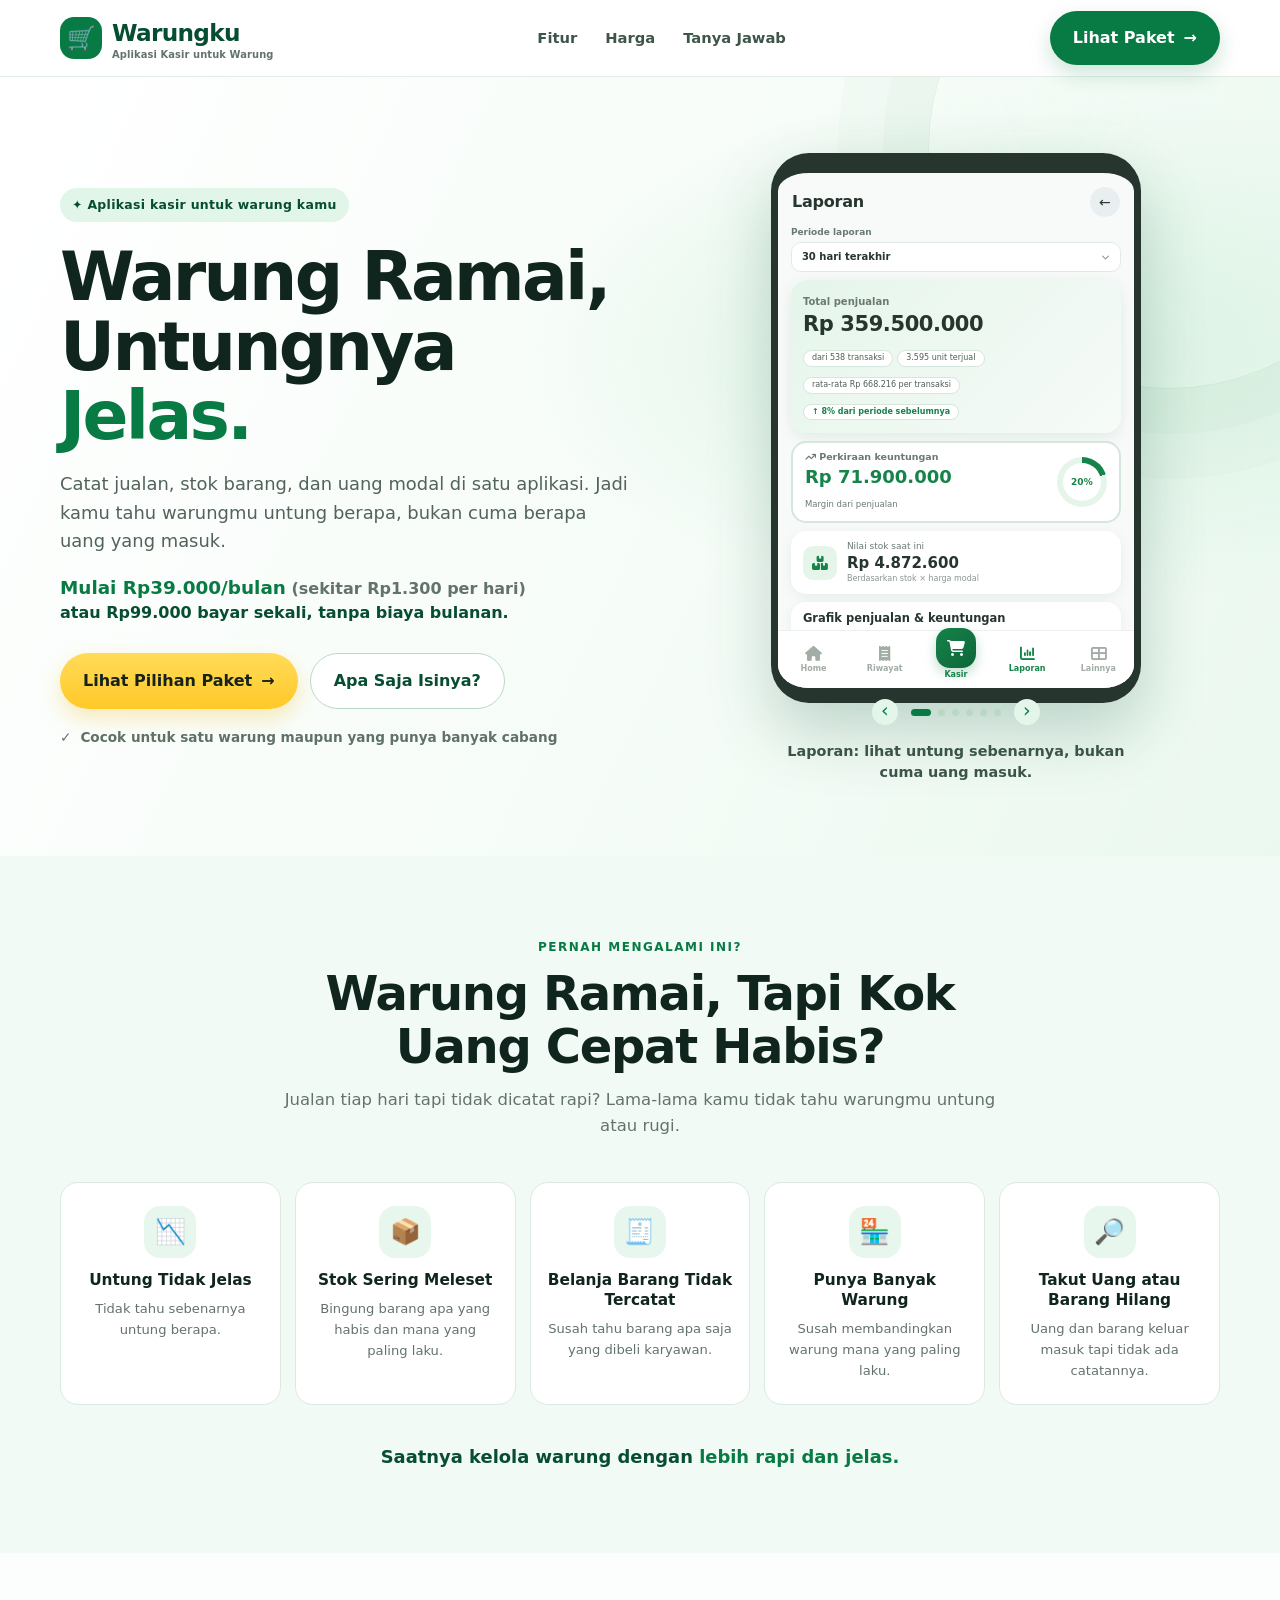
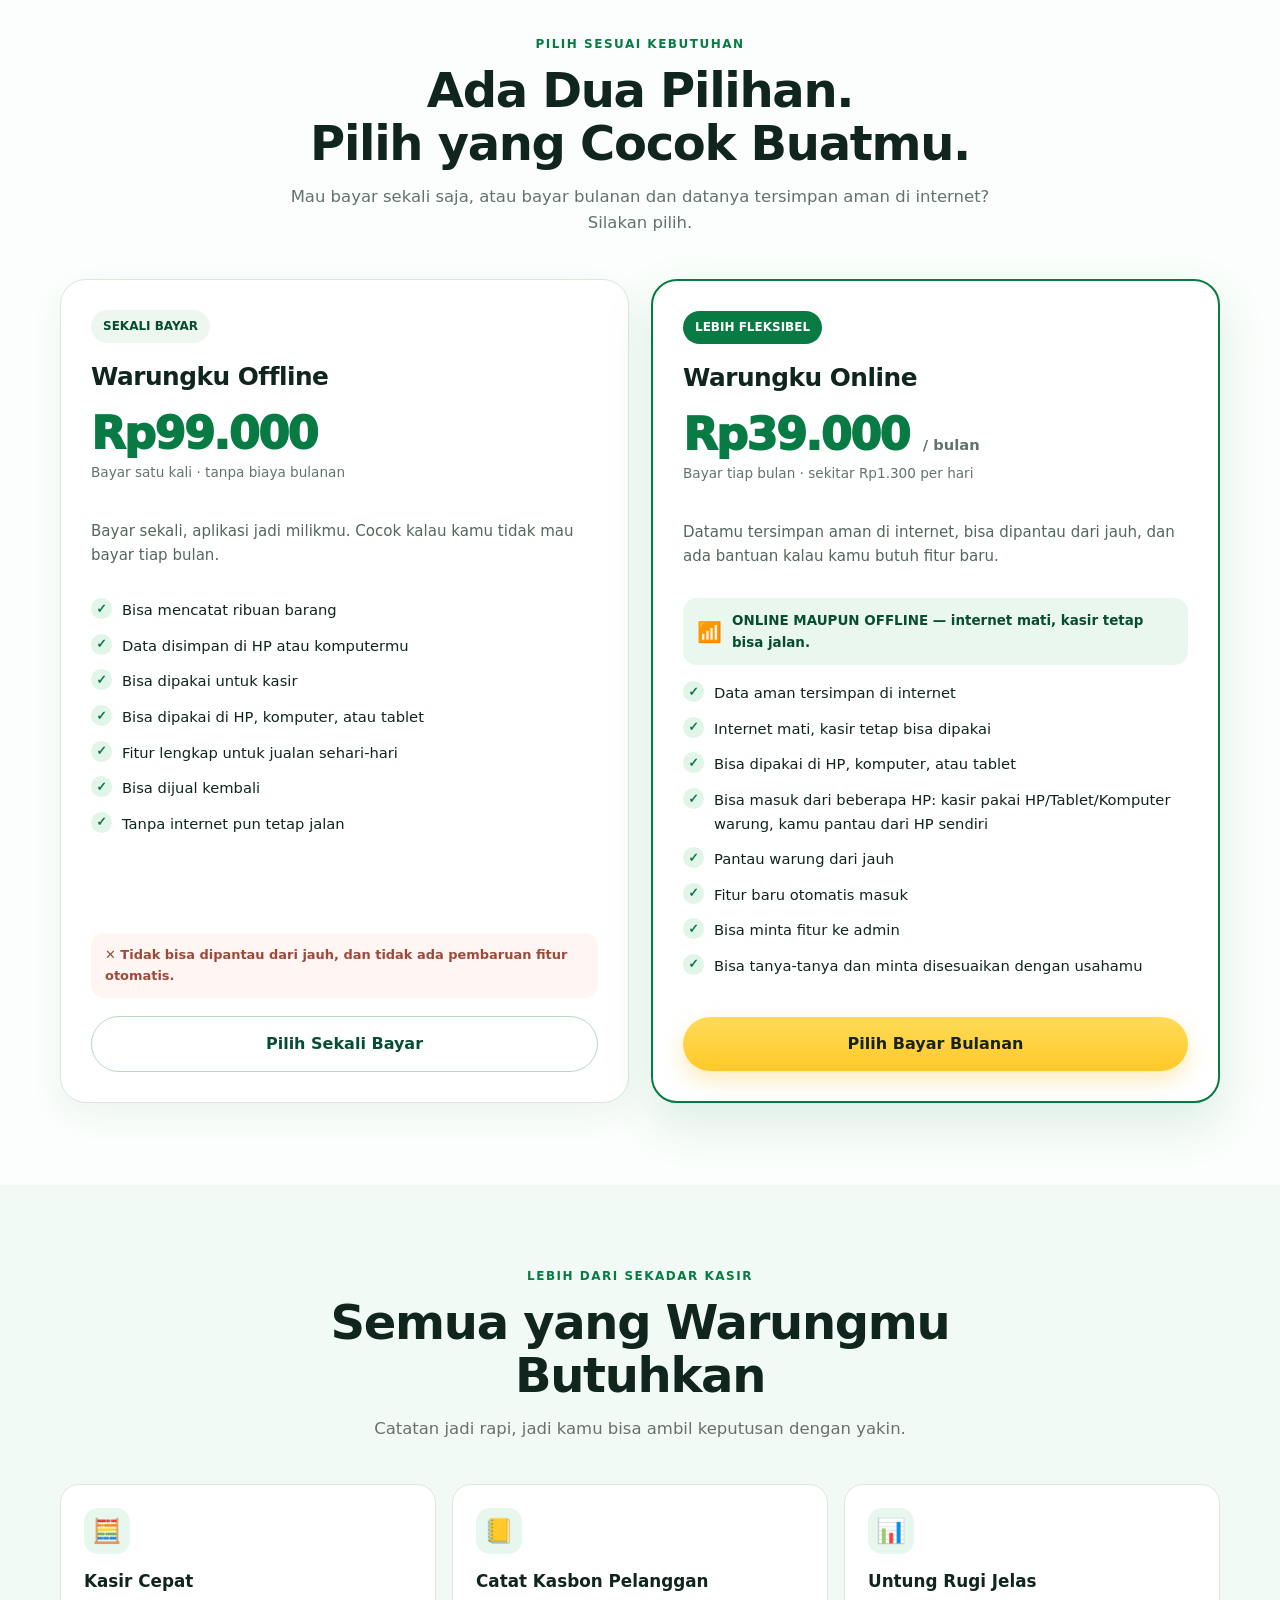
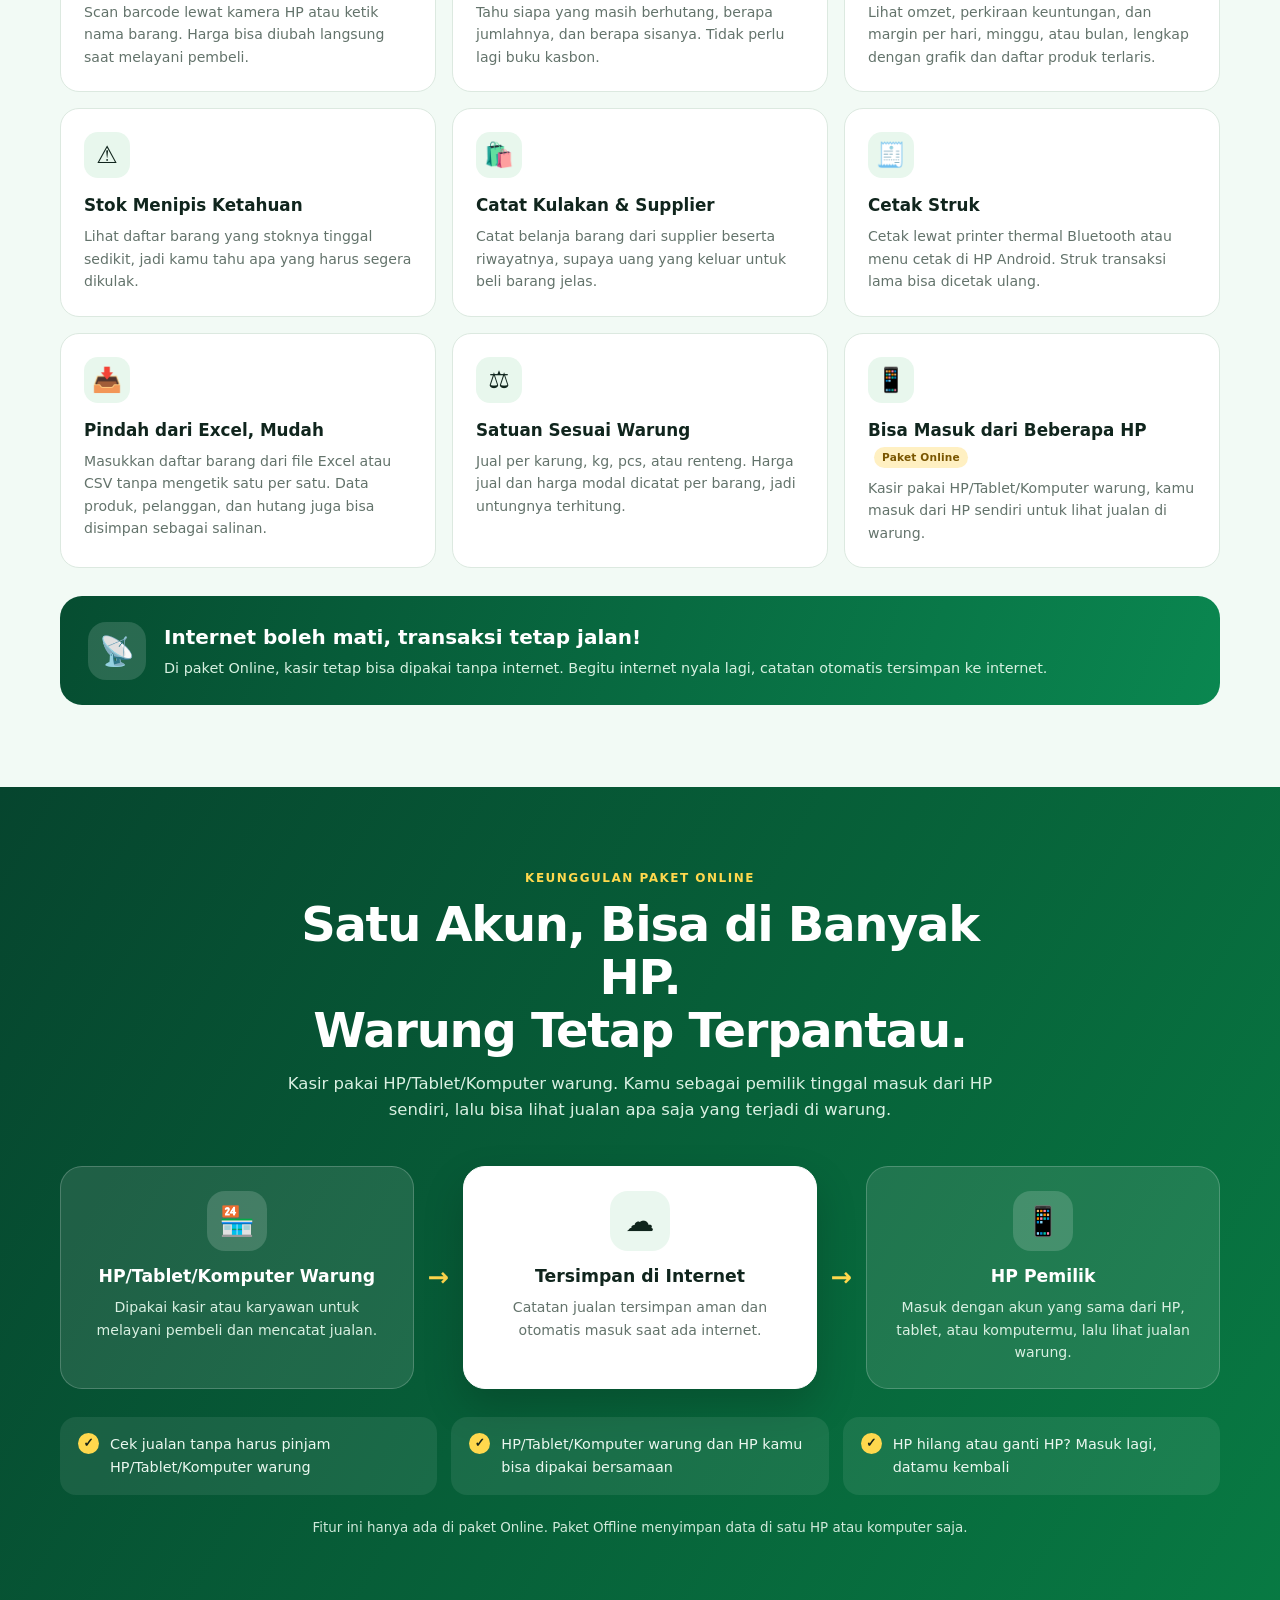
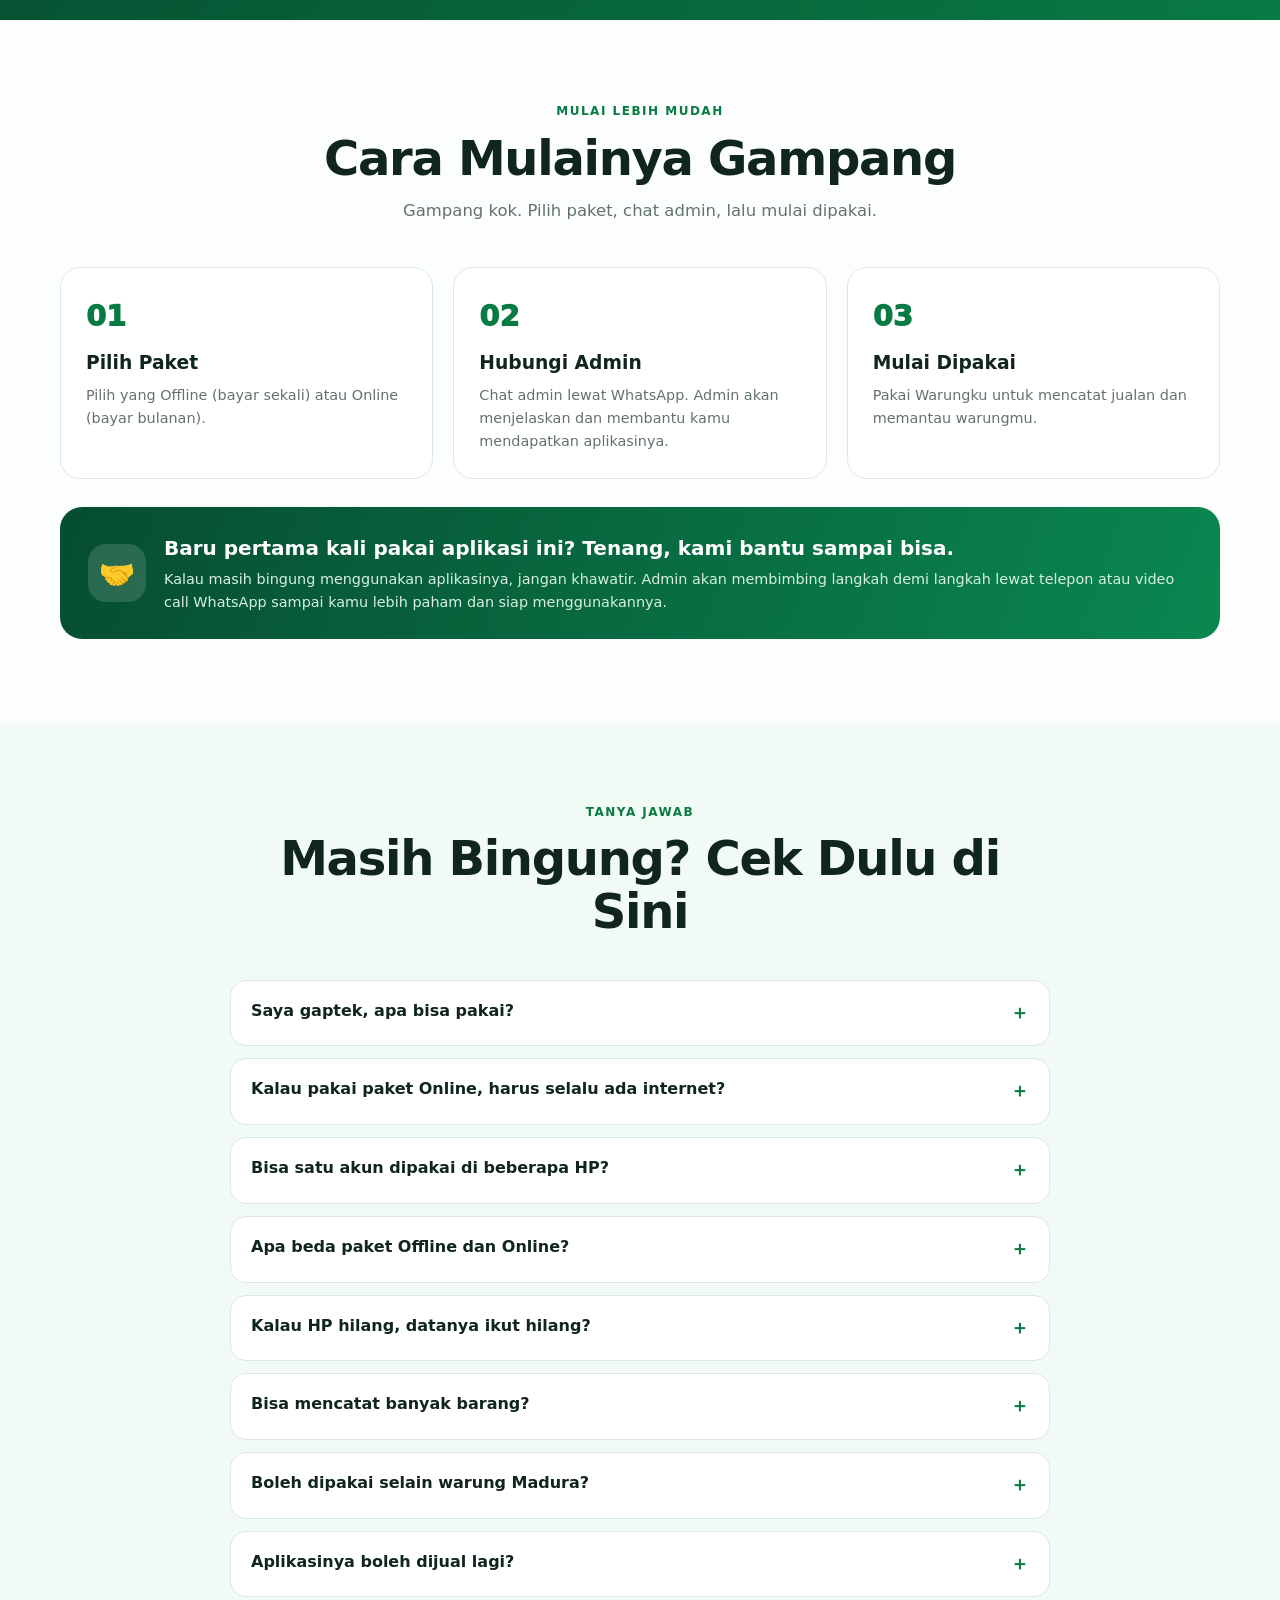
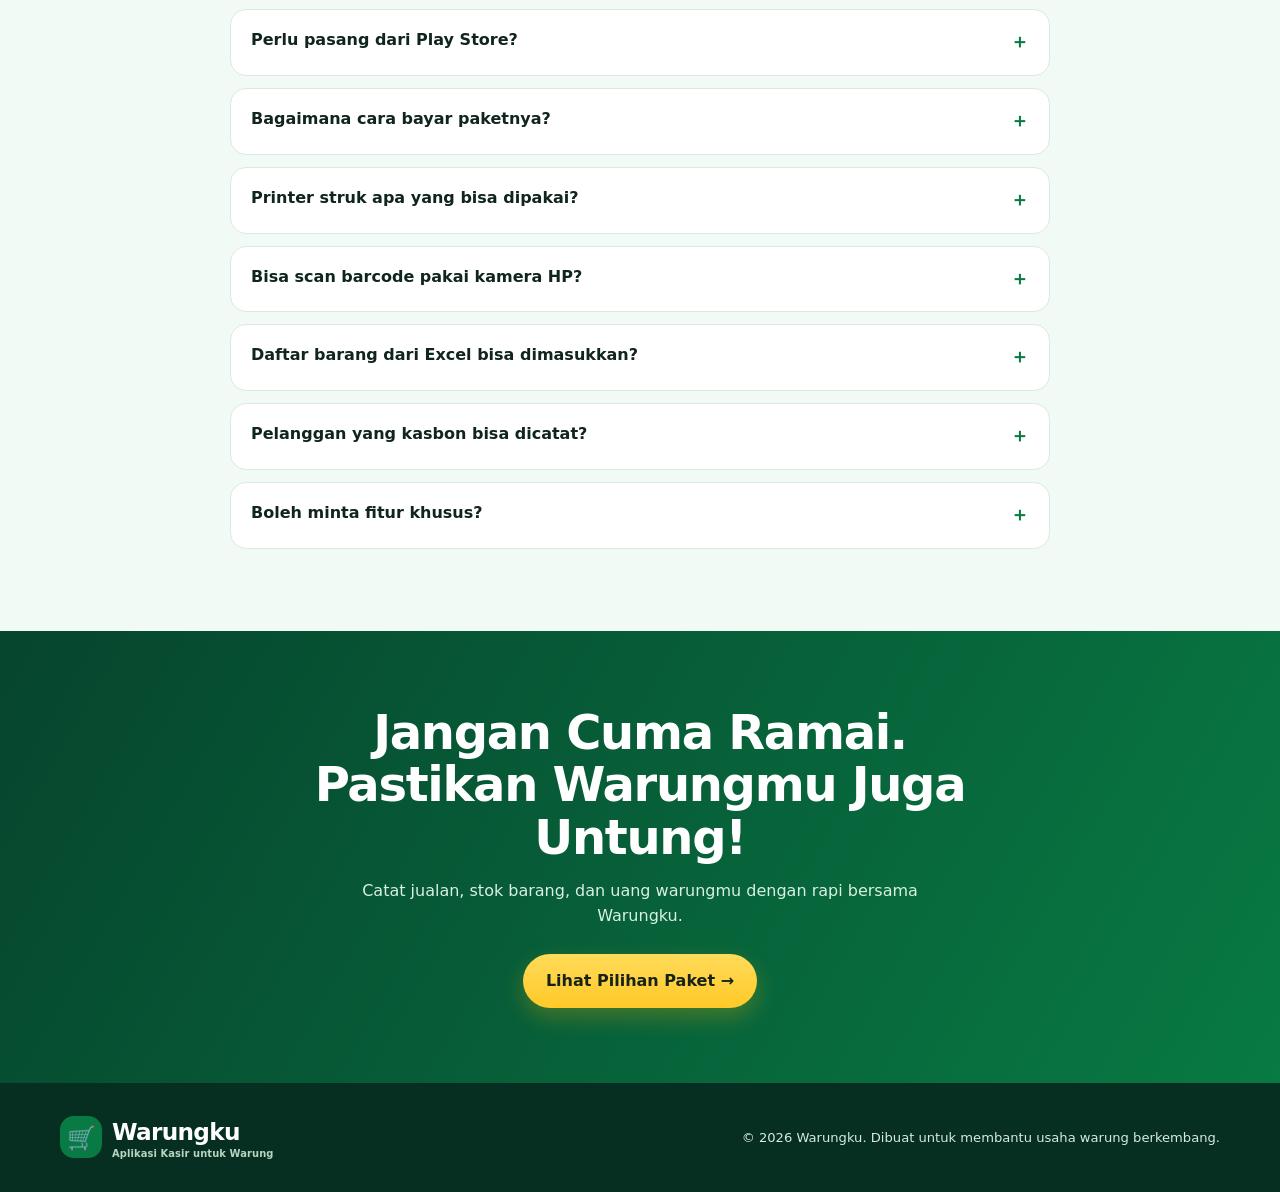
==== commit f04759b7: "Update index.html" ====
--- a/index.html
+++ b/index.html
@@ -62,13 +62,18 @@
     h1 span { color: var(--green); }
     .hero-copy { color: #52645a; font-size: 1.12rem; max-width: 570px; }
     .hero-actions { display: flex; flex-wrap: wrap; gap: 12px; margin: 28px 0 18px; }
+    .hero-price { margin:16px 0 0; color:var(--green-dark); font-size:1rem; font-weight:650; line-height:1.5; }
+    .hero-price strong { font-size:1.15rem; font-weight:900; color:var(--green); }
+    .hero-price span { color:var(--muted); font-weight:600; }
     .trust-line { color: #607267; font-size: .85rem; font-weight: 650; display:flex; gap:9px; align-items:center; }
-    .hero-visual { min-height: 550px; position:relative; display:grid; place-items:center; }
+    .hero-visual { min-height: 550px; position:relative; display:grid; place-items:center; align-content:center; }
     .hero-carousel { width:min(100%, 370px); height:550px; position:relative; }
     .hero-slide { position:absolute; inset:0; visibility:hidden; opacity:0; transform:translateX(12px); transition:opacity .7s ease, transform .7s ease, visibility .7s; pointer-events:none; }
     .hero-slide.active { visibility:visible; opacity:1; transform:translateX(0); pointer-events:auto; }
     /* ===== Mockup aplikasi (mengikuti tampilan mobile.html) ===== */
-    .m-screen { height:100%; position:relative; overflow:hidden; border:1px solid #e5ece8; border-radius:28px; background:#f8faf9; box-shadow:0 28px 65px rgba(4,77,49,.18); color:#26352d; font-family:Inter, ui-sans-serif, system-ui, -apple-system, "Segoe UI", sans-serif; line-height:1.35; }
+        .m-screen { height:100%; position:relative; overflow:hidden; border:7px solid #26352d; border-top-width:20px; border-bottom-width:15px; border-radius:38px; background:#f8faf9; box-shadow:0 28px 65px rgba(4,77,49,.22), inset 0 0 0 1px rgba(255,255,255,.3); color:#26352d; font-family:Inter, ui-sans-serif, system-ui, -apple-system, "Segoe UI", sans-serif; line-height:1.35; }
+    .m-screen:before { content:""; position:absolute; z-index:5; top:-13px; left:50%; width:42px; height:4px; border-radius:99px; background:#718078; transform:translateX(-50%); }
+    .m-screen:after { content:""; position:absolute; z-index:5; top:-14px; left:calc(50% + 29px); width:6px; height:6px; border-radius:50%; background:#718078; }
     .m-screen i { font-style:normal; }
     .m-nav { position:absolute; z-index:2; right:0; bottom:0; left:0; height:58px; display:flex; justify-content:space-around; align-items:center; border-top:1px solid #edf1ee; background:#fff; }
     .m-nav span { flex:1; min-width:0; display:flex; flex-direction:column; align-items:center; gap:3px; color:#a2ada5; font-size:8px; font-weight:600; line-height:1.2; }
@@ -229,6 +234,8 @@
     .ln-icon { width:40px; height:40px; display:grid; place-items:center; border-radius:13px; font-size:17px; }
     .ln-card span { text-align:center; font-size:9px; font-weight:700; line-height:1.25; }
     .ln-green{background:#e5f5ea;color:#16834a}.ln-blue{background:#e5f0ff;color:#2878d0}.ln-orange{background:#fff1dc;color:#e69522}.ln-purple{background:#f2e8fa;color:#9250b8}.ln-cyan{background:#e0f5f5;color:#168b91}.ln-pink{background:#fce8ef;color:#d34e78}.ln-yellow{background:#fff5d9;color:#c18a19}.ln-violet{background:#ede8fa;color:#7253bb}.ln-gray{background:#e9eff1;color:#546e7a}
+
+    .hero-caption { width:min(100%, 370px); min-height:3em; margin:38px 0 0; text-align:center; color:#3e554a; font-size:.9rem; font-weight:650; line-height:1.45; }
 
     /* Kontrol carousel */
     .carousel-dots { position:absolute; z-index:3; right:0; bottom:-22px; left:0; display:flex; justify-content:center; align-items:center; gap:7px; }
@@ -273,6 +280,7 @@
     .feature .f-icon { font-size:1.5rem; width:46px; height:46px; border-radius:14px; background:#e8f7ed; display:grid; place-items:center; margin-bottom:14px; }
     .feature h3 { margin:0 0 6px; font-size:1.05rem; }
     .feature p { margin:0; color:var(--muted); font-size:.88rem; }
+    .f-tag { display:inline-block; margin-left:6px; padding:2px 8px; border-radius:99px; background:#fff0c2; color:#7a5600; font-size:.66rem; font-weight:900; letter-spacing:.2px; vertical-align:middle; white-space:nowrap; }
     .offline-callout { display:grid; grid-template-columns:auto 1fr; gap:18px; align-items:center; margin-top:28px; background:linear-gradient(110deg,var(--green-dark),#0a8750); color:white; border-radius:22px; padding:25px 28px; }
     .offline-callout .big-icon { width:58px; height:58px; display:grid; place-items:center; background:rgba(255,255,255,.14); border-radius:18px; font-size:1.8rem; }
     .offline-callout h3 { margin:0 0 4px; font-size:1.25rem; }
@@ -340,8 +348,10 @@
       .plans { grid-template-columns:1fr; }
       .plan { padding:24px; }
       .plan-intro { min-height:0; }
-      .feature-grid { grid-template-columns:1fr 1fr; gap:10px; }
-      .feature { padding:17px; }
+            .feature-grid { grid-template-columns:1fr 1fr; gap:10px; }
+            .feature { padding:17px; }
+      .feature:last-child { grid-column:1 / -1; text-align:center; }
+      .feature:last-child .f-icon { margin-right:auto; margin-left:auto; }
       .offline-callout { grid-template-columns:1fr; padding:22px; }
       .multi { padding:60px 0; }
       .device-flow { grid-template-columns:1fr; gap:8px; }
@@ -381,6 +391,7 @@
           <div class="eyebrow">✦ Aplikasi kasir untuk warung kamu</div>
           <h1>Warung Ramai,<br>Untungnya <span>Jelas.</span></h1>
           <p class="hero-copy">Catat jualan, stok barang, dan uang modal di satu aplikasi. Jadi kamu tahu warungmu untung berapa, bukan cuma berapa uang yang masuk.</p>
+          <p class="hero-price"><strong>Mulai Rp39.000/bulan</strong> <span>(sekitar Rp1.300 per hari)</span><br>atau Rp99.000 bayar sekali, tanpa biaya bulanan.</p>
           <div class="hero-actions">
             <a class="btn btn-yellow" href="#paket">Lihat Pilihan Paket <span>→</span></a>
             <a class="btn btn-outline" href="#fitur">Apa Saja Isinya?</a>
@@ -389,7 +400,7 @@
         </div>
         <div class="hero-visual" aria-label="Slide otomatis mockup aplikasi Warungku">
           <div class="hero-carousel" aria-live="off">
-            <div class="hero-slide active" data-slide="0" aria-hidden="false">
+            <div class="hero-slide active" data-slide="0" data-caption="Laporan: lihat untung sebenarnya, bukan cuma uang masuk." aria-hidden="false">
               <div class="m-screen">
                 <div class="m-head"><h3>Laporan</h3><span class="m-back">←</span></div>
                 <div class="m-body">
@@ -419,7 +430,7 @@
                 </div>
               </div>
             </div>
-            <div class="hero-slide" data-slide="1" aria-hidden="true">
+            <div class="hero-slide" data-slide="1" data-caption="Beranda: omzet dan laba minggu ini terlihat begitu aplikasi dibuka." aria-hidden="true">
               <div class="m-screen">
                 <div class="hm-hero">
                   <div class="hm-top"><span class="hm-logo"><i class="fa-solid fa-store"></i></span><strong>TOKO SEMBAKO</strong><span class="hm-user"><i class="fa-solid fa-user"></i></span></div>
@@ -446,7 +457,7 @@
                 </div>
               </div>
             </div>
-            <div class="hero-slide" data-slide="2" aria-hidden="true">
+            <div class="hero-slide" data-slide="2" data-caption="Kasir: scan barcode atau ketik nama barang, harga bisa diubah langsung." aria-hidden="true">
               <div class="m-screen">
                 <div class="cart-header"><span style="font-size:13px;font-weight:800"><i class="fa-solid fa-cart-shopping" style="margin-right:7px"></i>Keranjang</span><span><i class="fa-solid fa-user" style="margin-right:5px"></i>Fendi</span></div>
                 <div class="cart-body">
@@ -476,7 +487,7 @@
                 </div>
               </div>
             </div>
-            <div class="hero-slide" data-slide="3" aria-hidden="true">
+            <div class="hero-slide" data-slide="3" data-caption="Bayar: kembalian terhitung otomatis, tinggal pilih nominal uang." aria-hidden="true">
               <div class="m-screen">
                 <div class="cart-header"><span style="font-size:13px;font-weight:800"><i class="fa-solid fa-cart-shopping" style="margin-right:7px"></i>Keranjang</span><span><i class="fa-solid fa-user" style="margin-right:5px"></i>Fendi</span></div>
                 <div class="cart-body">
@@ -505,7 +516,7 @@
                 </div>
               </div>
             </div>
-            <div class="hero-slide" data-slide="4" aria-hidden="true">
+            <div class="hero-slide" data-slide="4" data-caption="Riwayat &amp; struk: cari transaksi lama dan cetak ulang struknya." aria-hidden="true">
               <div class="m-screen">
                 <div class="m-head"><h3>Riwayat</h3><span class="m-back">←</span></div>
                 <div class="m-body">
@@ -541,7 +552,7 @@
                 </div>
               </div>
             </div>
-            <div class="hero-slide" data-slide="5" aria-hidden="true">
+            <div class="hero-slide" data-slide="5" data-caption="Menu lainnya: stok, kulakan, supplier, pelanggan, dan hutang." aria-hidden="true">
               <div class="m-screen">
                 <div class="m-head"><h3>Lainnya</h3><span class="m-back">←</span></div>
                 <div class="m-body">
@@ -573,6 +584,7 @@
               <button class="carousel-arrow carousel-next" type="button" aria-label="Slide berikutnya">›</button>
             </div>
           </div>
+          <p class="hero-caption" id="heroCaption" aria-live="polite"></p>
         </div>
       </div>
     </section>
@@ -607,7 +619,7 @@
             <span class="plan-label">SEKALI BAYAR</span>
             <h3>Warungku Offline</h3>
             <div class="price">Rp99.000</div>
-            <div class="price-note">Bayar satu kali</div>
+            <div class="price-note">Bayar satu kali · tanpa biaya bulanan</div>
             <p class="plan-intro">Bayar sekali, aplikasi jadi milikmu. Cocok kalau kamu tidak mau bayar tiap bulan.</p>
             <ul class="feature-list">
               <li><span class="check">✓</span> Bisa mencatat ribuan barang</li>
@@ -626,7 +638,7 @@
             <span class="plan-label">LEBIH FLEKSIBEL</span>
             <h3>Warungku Online</h3>
             <div class="price">Rp39.000 <small>/ bulan</small></div>
-            <div class="price-note">Bayar tiap bulan</div>
+            <div class="price-note">Bayar tiap bulan · sekitar Rp1.300 per hari</div>
             <p class="plan-intro">Datamu tersimpan aman di internet, bisa dipantau dari jauh, dan ada bantuan kalau kamu butuh fitur baru.</p>
             <div class="offline-banner"><b>📶</b><span>ONLINE MAUPUN OFFLINE — internet mati, kasir tetap bisa jalan.</span></div>
             <ul class="feature-list">
@@ -653,12 +665,15 @@
           <p>Catatan jadi rapi, jadi kamu bisa ambil keputusan dengan yakin.</p>
         </div>
         <div class="feature-grid">
-          <article class="feature"><div class="f-icon">🧮</div><h3>Kasir Praktis</h3><p>Layani pembeli dan catat jualan harian dengan cepat.</p></article>
-          <article class="feature"><div class="f-icon">📊</div><h3>Laporan Keuangan</h3><p>Lihat uang masuk, uang keluar, dan untung rugi.</p></article>
-          <article class="feature"><div class="f-icon">📦</div><h3>Catatan Barang</h3><p>Catat ribuan barang beserta harga modalnya.</p></article>
-          <article class="feature"><div class="f-icon">🛍️</div><h3>Catat Belanja Barang</h3><p>Catat kulakan dan uang yang keluar untuk beli barang.</p></article>
-          <article class="feature"><div class="f-icon">🏬</div><h3>Banyak Warung, Satu Aplikasi</h3><p>Pantau dan bandingkan beberapa warung sekaligus.</p></article>
-          <article class="feature"><div class="f-icon">📱</div><h3>Bisa Masuk dari Beberapa HP</h3><p>Kasir pakai HP/Tablet/Komputer warung, kamu masuk dari HP sendiri untuk lihat jualan di warung. Ada di paket Online.</p></article>
+          <article class="feature"><div class="f-icon">🧮</div><h3>Kasir Cepat</h3><p>Scan barcode lewat kamera HP atau ketik nama barang. Harga bisa diubah langsung saat melayani pembeli.</p></article>
+          <article class="feature"><div class="f-icon">📒</div><h3>Catat Kasbon Pelanggan</h3><p>Tahu siapa yang masih berhutang, berapa jumlahnya, dan berapa sisanya. Tidak perlu lagi buku kasbon.</p></article>
+          <article class="feature"><div class="f-icon">📊</div><h3>Untung Rugi Jelas</h3><p>Lihat omzet, perkiraan keuntungan, dan margin per hari, minggu, atau bulan, lengkap dengan grafik dan daftar produk terlaris.</p></article>
+          <article class="feature"><div class="f-icon">⚠️</div><h3>Stok Menipis Ketahuan</h3><p>Lihat daftar barang yang stoknya tinggal sedikit, jadi kamu tahu apa yang harus segera dikulak.</p></article>
+          <article class="feature"><div class="f-icon">🛍️</div><h3>Catat Kulakan &amp; Supplier</h3><p>Catat belanja barang dari supplier beserta riwayatnya, supaya uang yang keluar untuk beli barang jelas.</p></article>
+          <article class="feature"><div class="f-icon">🧾</div><h3>Cetak Struk</h3><p>Cetak lewat printer thermal Bluetooth atau menu cetak di HP Android. Struk transaksi lama bisa dicetak ulang.</p></article>
+          <article class="feature"><div class="f-icon">📥</div><h3>Pindah dari Excel, Mudah</h3><p>Masukkan daftar barang dari file Excel atau CSV tanpa mengetik satu per satu. Data produk, pelanggan, dan hutang juga bisa disimpan sebagai salinan.</p></article>
+          <article class="feature"><div class="f-icon">⚖️</div><h3>Satuan Sesuai Warung</h3><p>Jual per karung, kg, pcs, atau renteng. Harga jual dan harga modal dicatat per barang, jadi untungnya terhitung.</p></article>
+          <article class="feature"><div class="f-icon">📱</div><h3>Bisa Masuk dari Beberapa HP <span class="f-tag">Paket Online</span></h3><p>Kasir pakai HP/Tablet/Komputer warung, kamu masuk dari HP sendiri untuk lihat jualan di warung.</p></article>
         </div>
         <div class="offline-callout">
           <div class="big-icon">📡</div>
@@ -716,7 +731,7 @@
         </div>
         <div class="offline-callout">
           <div class="big-icon">🤝</div>
-          <div><h3>Gaptek? Belum ngerti caranya? Tenang, ada admin yang bantu.</h3><p>Kalau kamu bingung atau belum paham cara pakainya, jangan khawatir. Admin akan membantu apa pun yang belum kamu mengerti, selama kamu masih berlangganan. Tanya saja lewat WhatsApp.</p></div>
+          <div><h3>Baru pertama kali pakai aplikasi ini? Tenang, kami bantu sampai bisa.</h3><p>Kalau masih bingung menggunakan aplikasinya, jangan khawatir. Admin akan membimbing langkah demi langkah lewat telepon atau video call WhatsApp sampai kamu lebih paham dan siap menggunakannya.</p></div>
         </div>
       </div>
     </section>
@@ -736,6 +751,13 @@
           <details><summary>Bisa mencatat banyak barang?</summary><p>Bisa. Paket sekali bayar mampu mencatat ribuan barang. Kalau kebutuhanmu khusus, tanya admin dulu supaya pasti.</p></details>
           <details><summary>Boleh dipakai selain warung Madura?</summary><p>Boleh. Warungku bisa dipakai untuk berbagai jenis toko, termasuk minimarket, bahkan sekelas Indomaret.</p></details>
           <details><summary>Aplikasinya boleh dijual lagi?</summary><p>Paket Offline boleh dijual kembali. Paket Online tidak bisa dijual kembali.</p></details>
+          <details><summary>Perlu pasang dari Play Store?</summary><p>Tidak perlu. Warungku berupa aplikasi web: dibuka lewat browser HP, lalu bisa dipasang ke layar utama supaya tampil seperti aplikasi biasa. Kalau belum tahu caranya, admin akan membantu.</p></details>
+          <details><summary>Bagaimana cara bayar paketnya?</summary><p>Setelah memilih paket, chat admin lewat WhatsApp. Admin akan memberi tahu cara pembayarannya dan membantu sampai aplikasi siap dipakai.</p></details>
+          <details><summary>Printer struk apa yang bisa dipakai?</summary><p>Bisa cetak lewat printer thermal Bluetooth, atau lewat menu cetak di HP Android. Sebelum membeli printer, tanya admin dulu supaya tipenya cocok.</p></details>
+          <details><summary>Bisa scan barcode pakai kamera HP?</summary><p>Bisa, asalkan barcode sudah disimpan di data barang. Kalau barang tidak punya barcode atau belum disimpan, kamu tetap bisa mencarinya dengan mengetik nama.</p></details>
+          <details><summary>Daftar barang dari Excel bisa dimasukkan?</summary><p>Bisa. Daftar barang dari file Excel atau CSV bisa diimpor, jadi tidak perlu mengetik satu per satu. Data produk, pelanggan, dan hutang juga bisa disimpan sebagai salinan kapan saja.</p></details>
+          <details><summary>Pelanggan yang kasbon bisa dicatat?</summary><p>Bisa. Ada menu Hutang untuk mencatat siapa yang berhutang, berapa jumlahnya, dan berapa sisa yang belum dibayar.</p></details>
+          
           <details><summary>Boleh minta fitur khusus?</summary><p>Boleh, untuk pelanggan paket Online. Hubungi admin, sampaikan kebutuhanmu, lalu diskusikan bersama.</p></details>
         </div>
       </div>
@@ -768,11 +790,13 @@
     const carousel = document.querySelector(".hero-carousel");
     const slides = [...carousel.querySelectorAll(".hero-slide")];
     const dots = [...carousel.querySelectorAll(".carousel-dot")];
+    const caption = document.getElementById("heroCaption");
     let currentSlide = 0;
     let carouselTimer;
 
     function showSlide(index) {
       currentSlide = index;
+      if (caption) caption.innerHTML = slides[index].dataset.caption || "";
       slides.forEach((slide, slideIndex) => {
         const active = slideIndex === currentSlide;
         slide.classList.toggle("active", active);
@@ -781,6 +805,8 @@
         dots[slideIndex].setAttribute("aria-current", String(active));
       });
     }
+
+    showSlide(0);
 
     let hovering = false;
 
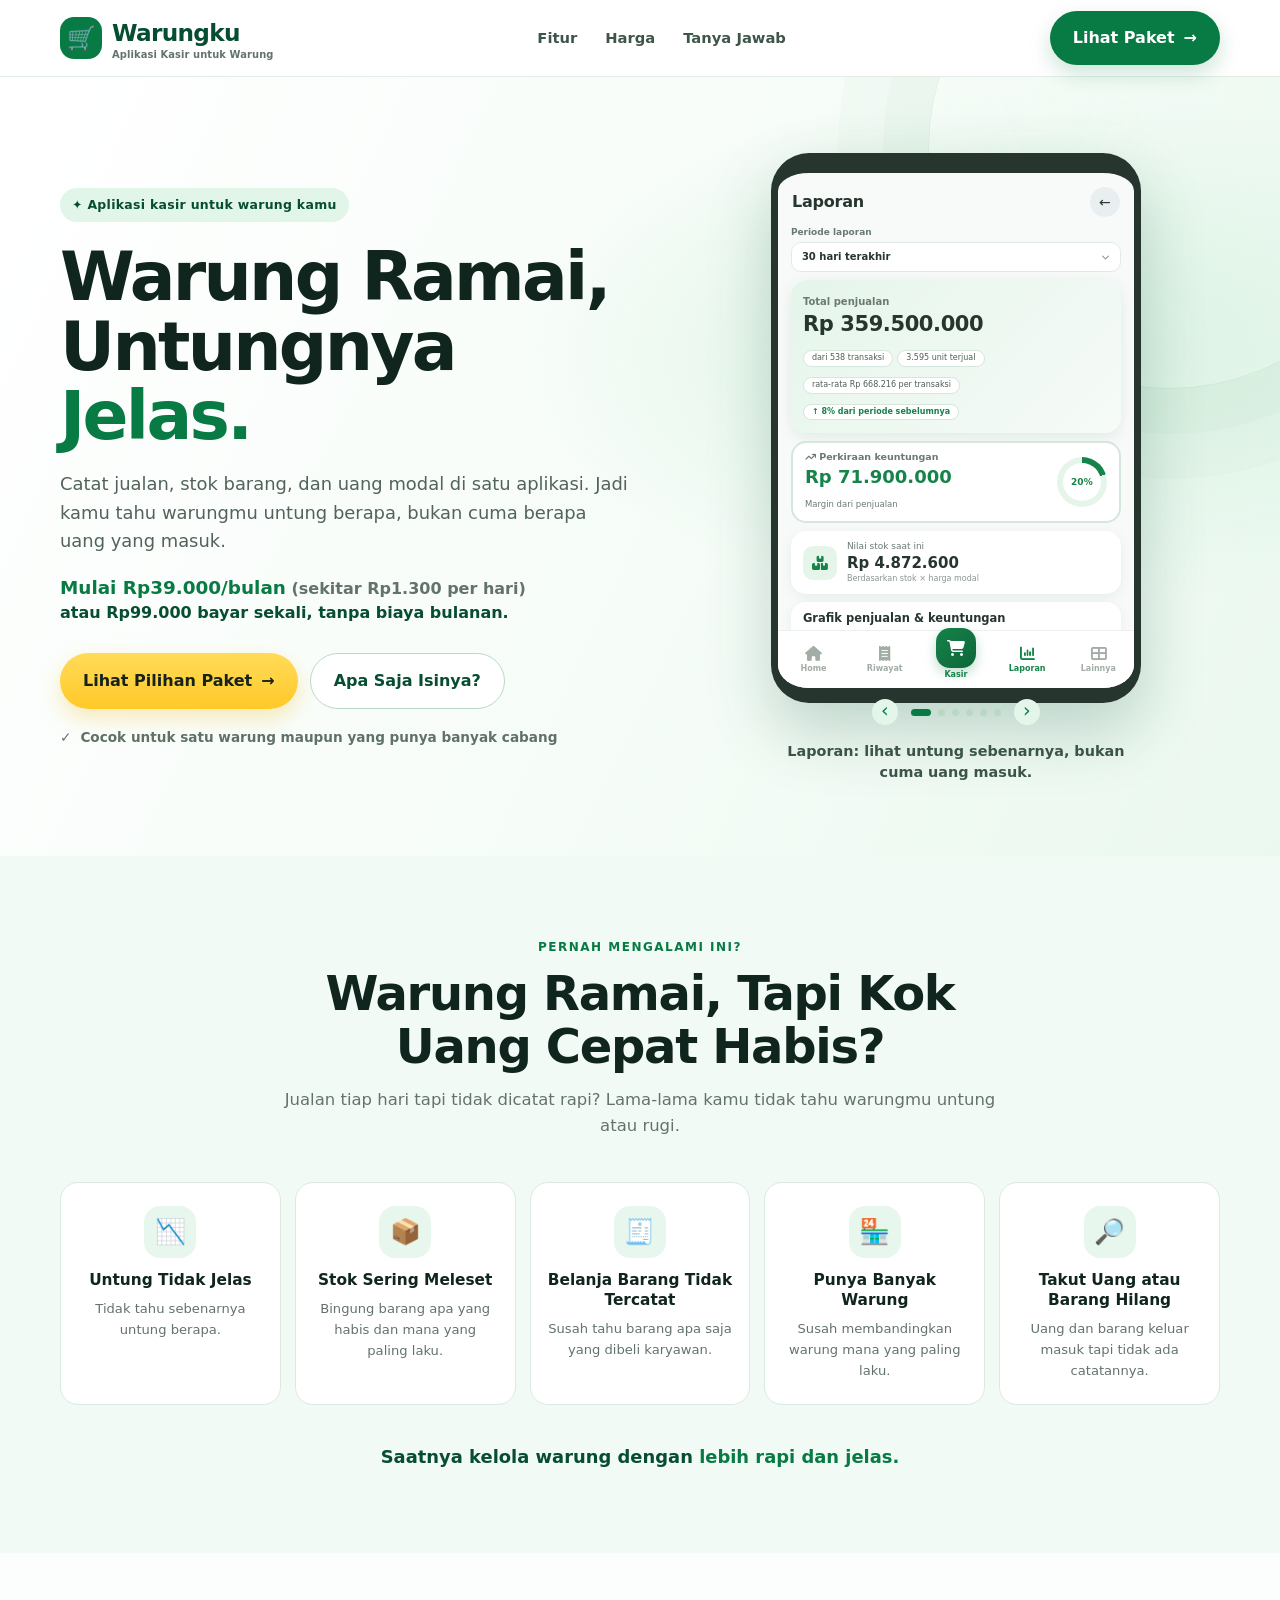
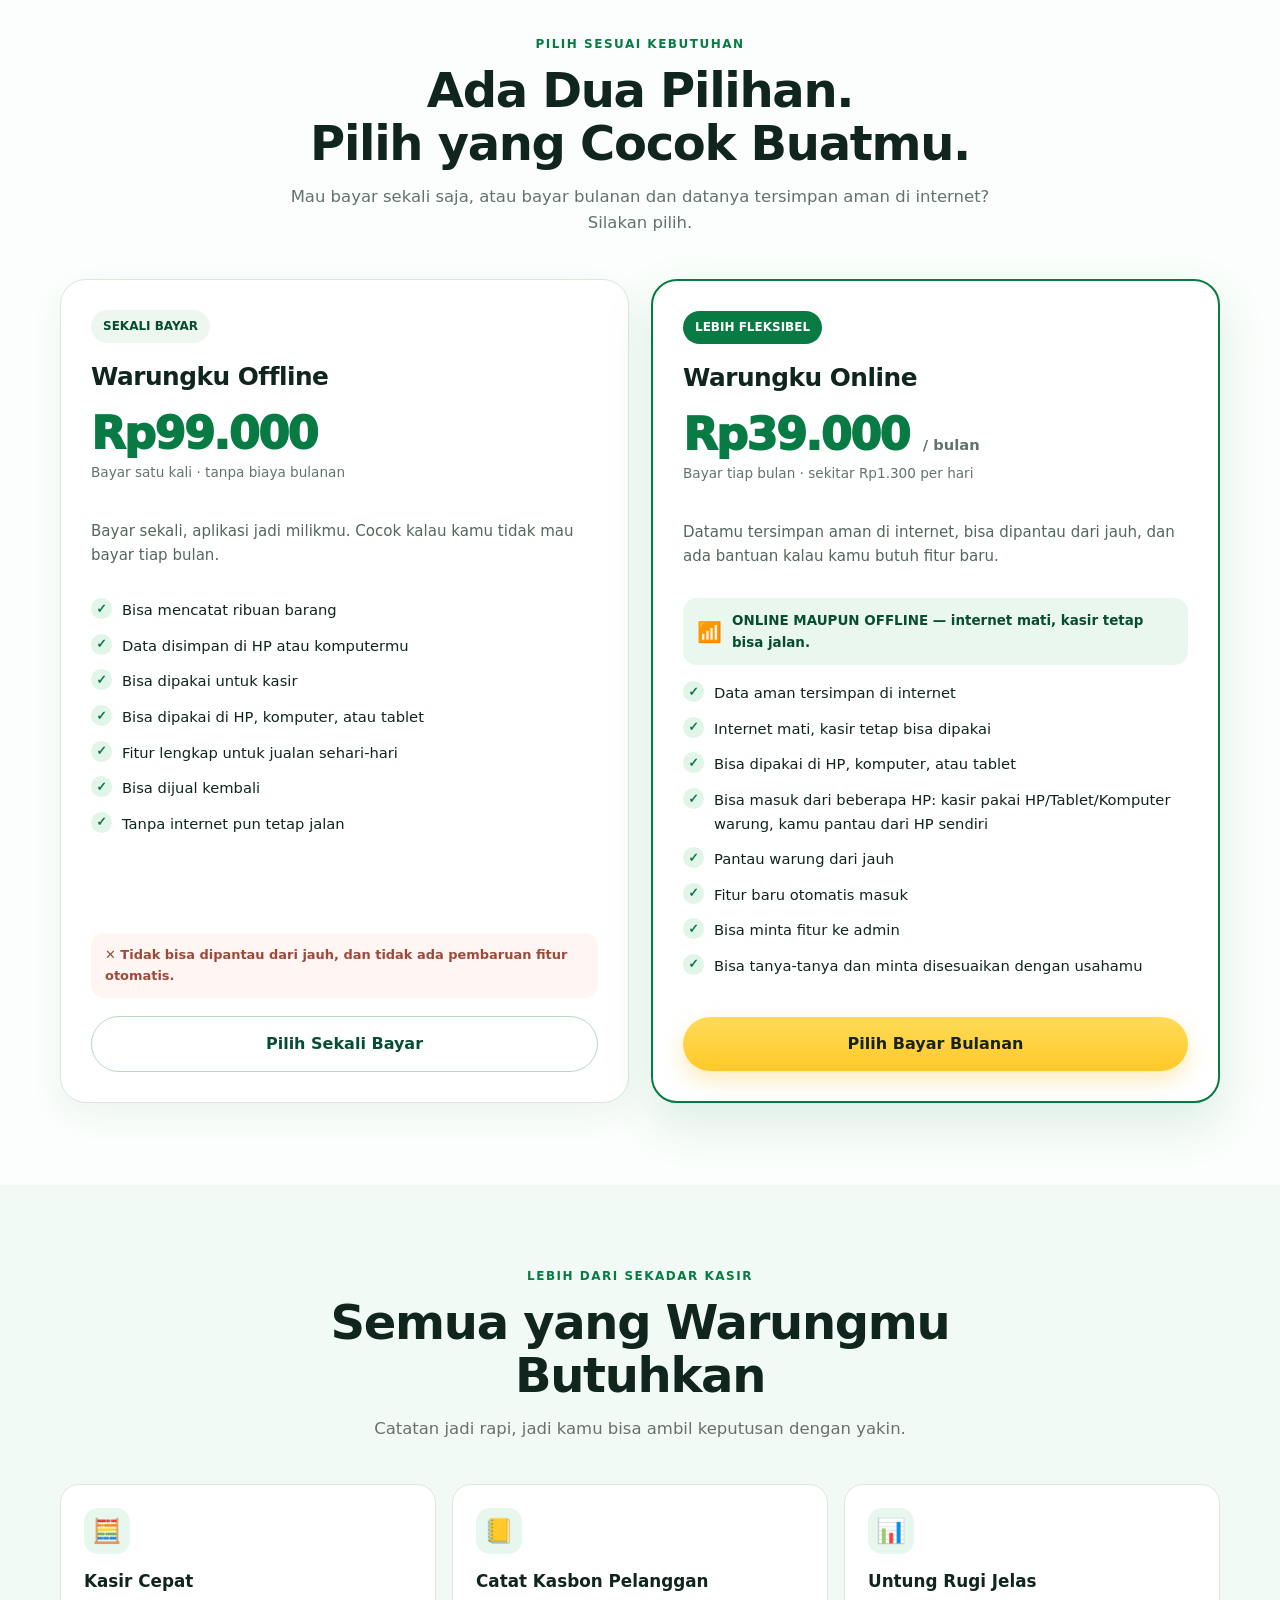
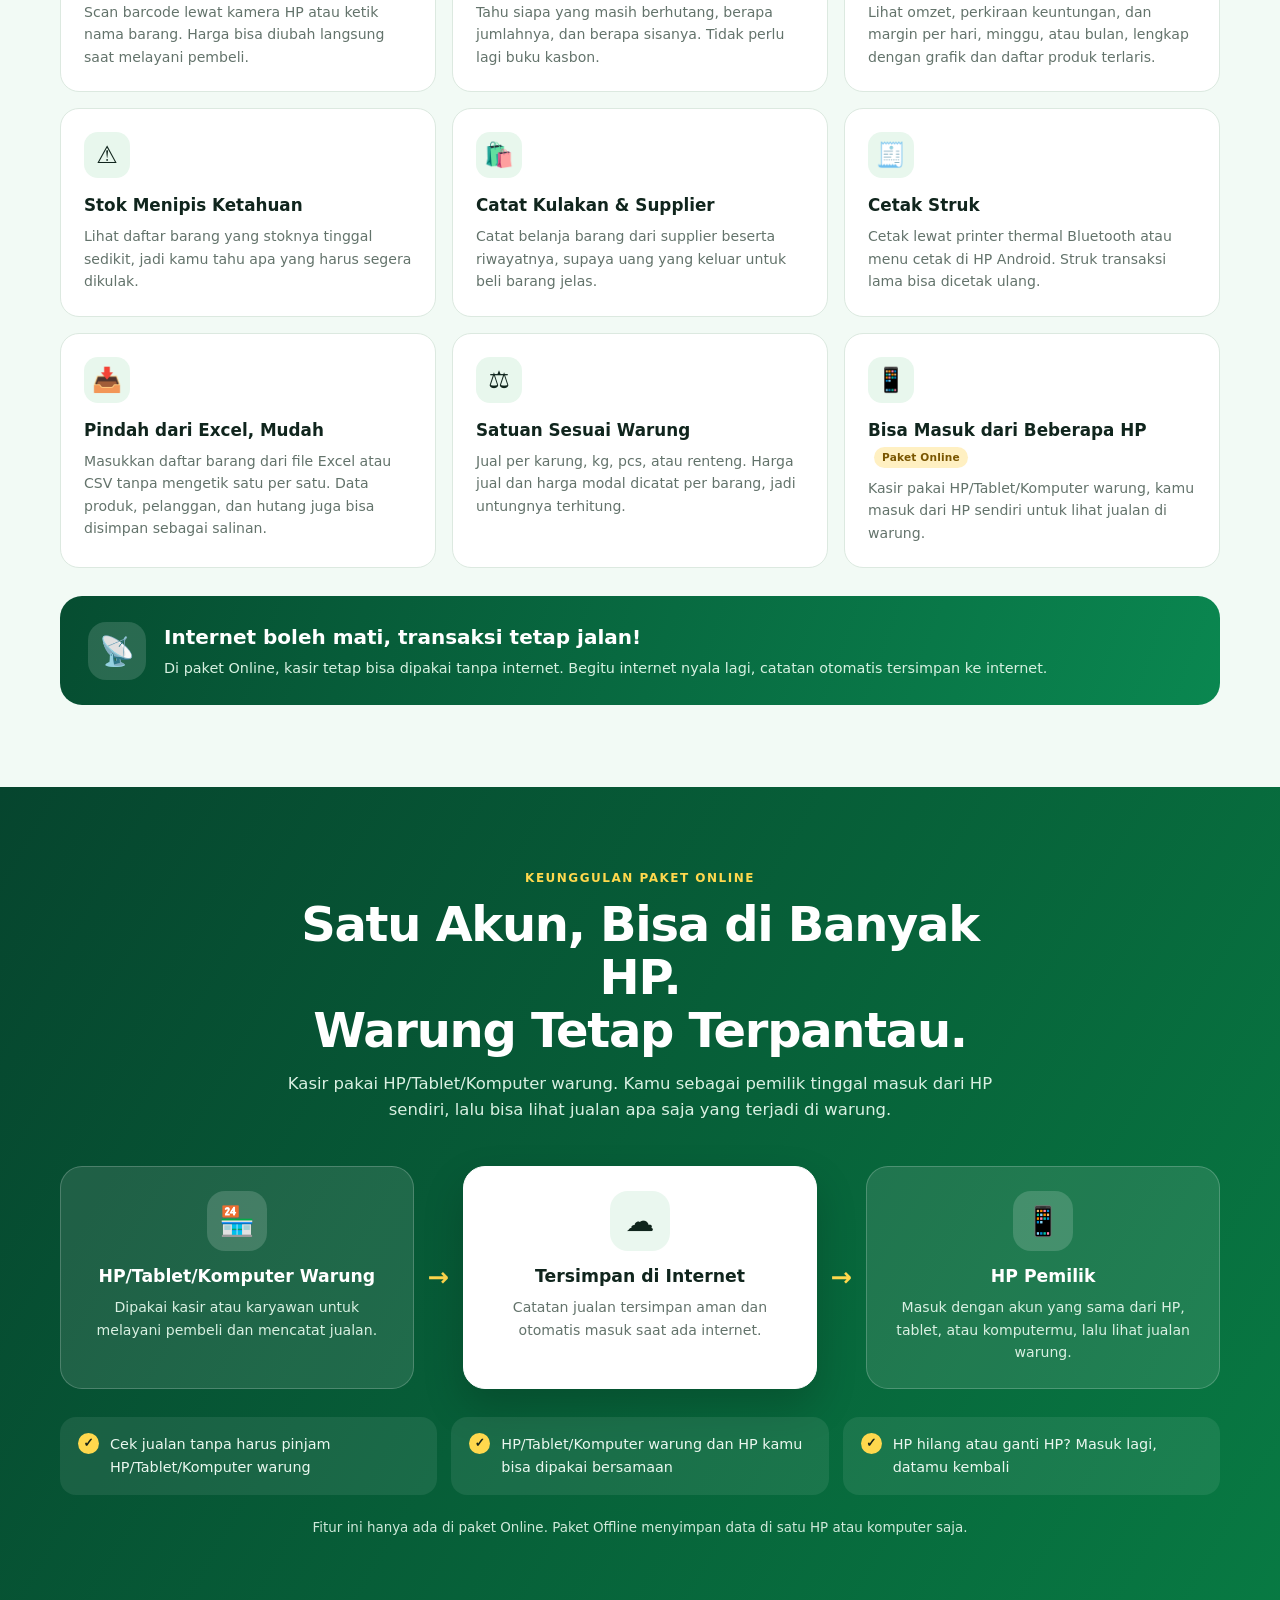
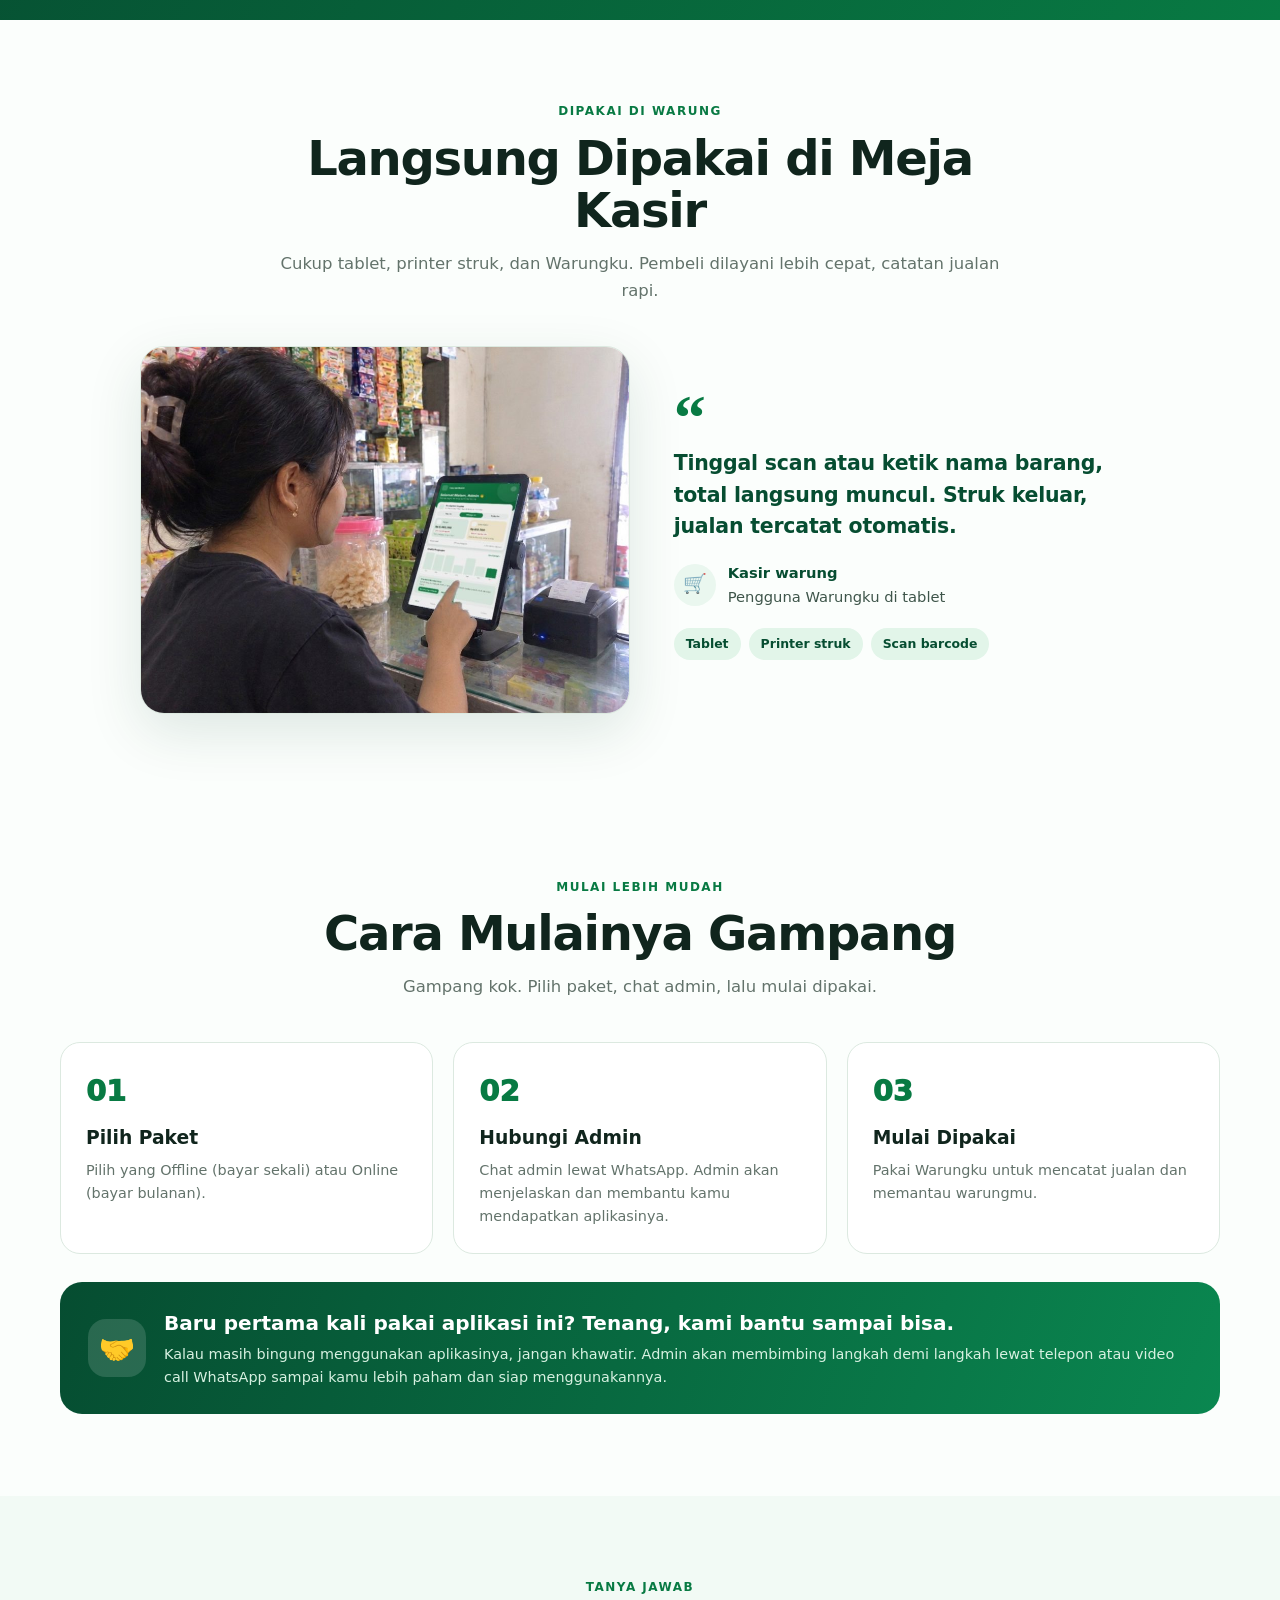
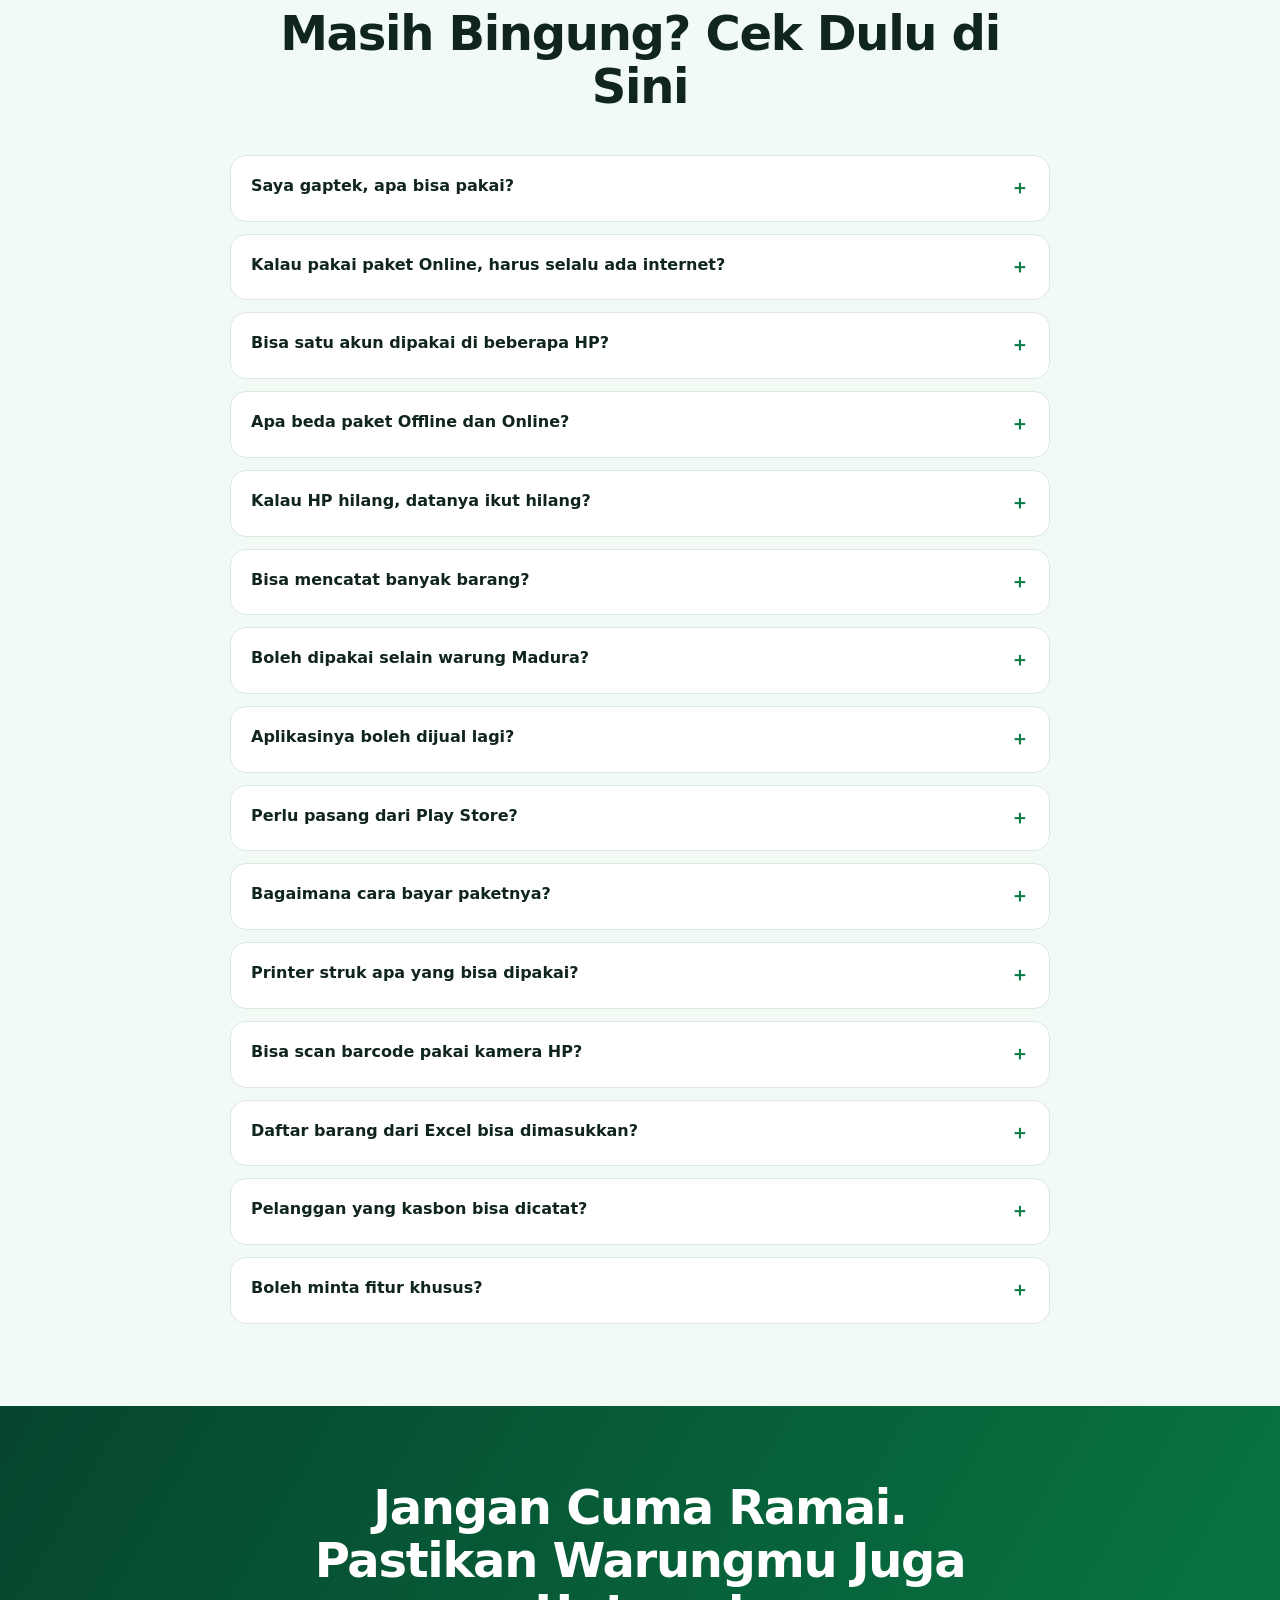
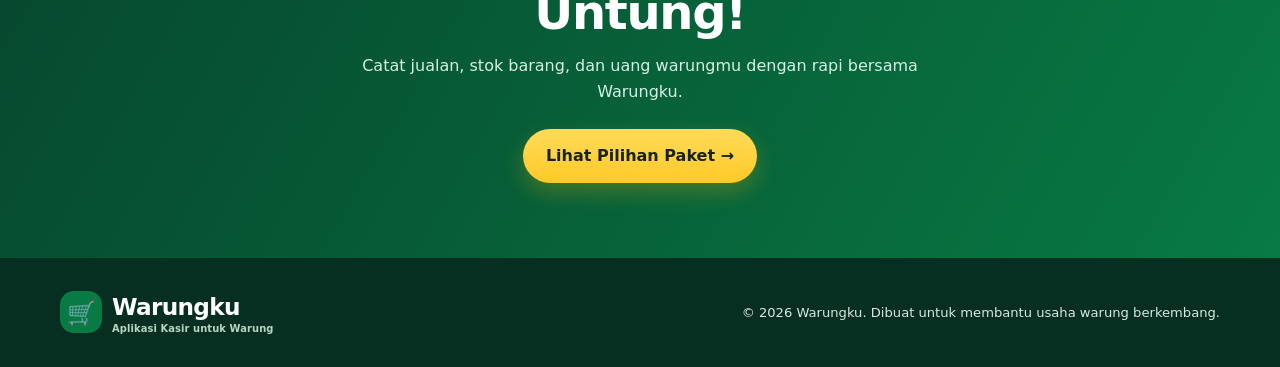
==== commit 1d61a2ef: "Add files via upload" ====
--- a/index.html
+++ b/index.html
@@ -368,6 +368,19 @@
       .feature-grid { grid-template-columns:1fr; }
       .price { font-size:2.4rem; }
     }
+
+    /* Testimoni */
+    .testi { display:grid; grid-template-columns:1.05fr 1fr; gap:44px; align-items:center; max-width:1000px; margin:0 auto; }
+    .testi-photo { margin:0; border-radius:var(--radius); overflow:hidden; box-shadow:var(--shadow); border:1px solid var(--line); background:#fff; }
+    .testi-photo img { display:block; width:100%; height:auto; }
+    .testi-body .quote-mark { font-size:4rem; line-height:.6; color:var(--green); font-weight:900; font-family:Georgia,serif; }
+    .testi-body blockquote { margin:10px 0 18px; font-size:1.28rem; line-height:1.55; font-weight:700; color:var(--green-dark); letter-spacing:-.2px; }
+    .testi-who { display:flex; align-items:center; gap:12px; font-size:.92rem; color:#3e554a; }
+    .testi-who strong { display:block; color:var(--green-dark); font-weight:850; }
+    .testi-who .avatar { width:42px; height:42px; border-radius:50%; display:grid; place-items:center; background:var(--green-soft); font-size:1.2rem; }
+    .testi-tags { display:flex; flex-wrap:wrap; gap:8px; margin-top:20px; }
+    .testi-tags span { padding:6px 12px; border-radius:999px; background:#e2f5e9; color:var(--green-dark); font-size:.78rem; font-weight:800; }
+    @media (max-width:820px) { .testi { grid-template-columns:1fr; gap:26px; } .testi-body blockquote { font-size:1.12rem; } }
   </style>
 </head>
 <body>
@@ -717,6 +730,27 @@
       </div>
     </section>
 
+    <section class="section" id="testimoni">
+      <div class="container">
+        <div class="section-head">
+          <div class="section-kicker">Dipakai di warung</div>
+          <h2>Langsung Dipakai di Meja Kasir</h2>
+          <p>Cukup tablet, printer struk, dan Warungku. Pembeli dilayani lebih cepat, catatan jualan rapi.</p>
+        </div>
+        <div class="testi">
+          <figure class="testi-photo">
+            <img src="testimoni-kasir.jpg" width="960" height="720" loading="lazy" alt="Kasir warung memakai aplikasi Warungku di tablet, dengan printer struk di sebelahnya">
+          </figure>
+          <div class="testi-body">
+            <div class="quote-mark" aria-hidden="true">&ldquo;</div>
+            <blockquote>Tinggal scan atau ketik nama barang, total langsung muncul. Struk keluar, jualan tercatat otomatis.</blockquote>
+            <div class="testi-who"><div class="avatar" aria-hidden="true">🛒</div><div><strong>Kasir warung</strong>Pengguna Warungku di tablet</div></div>
+            <div class="testi-tags"><span>Tablet</span><span>Printer struk</span><span>Scan barcode</span></div>
+          </div>
+        </div>
+      </div>
+    </section>
+
     <section class="section">
       <div class="container">
         <div class="section-head">
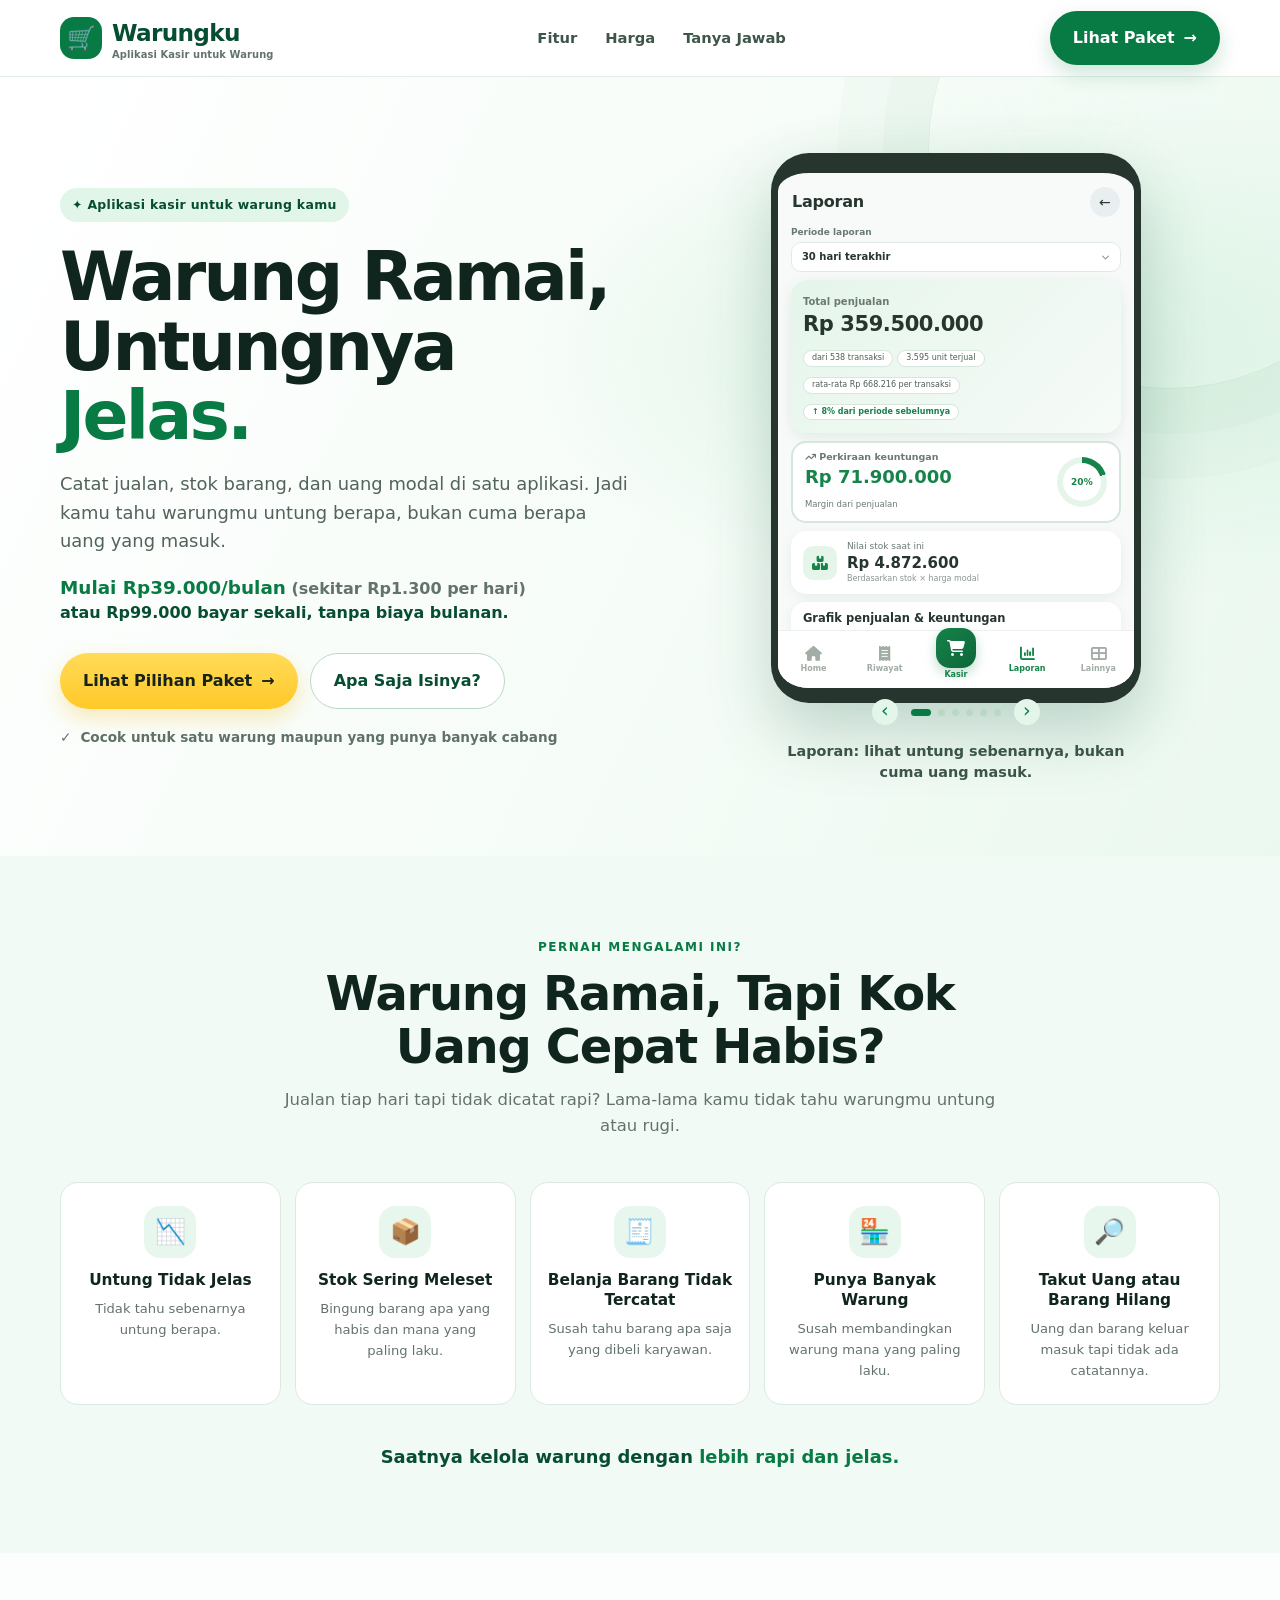
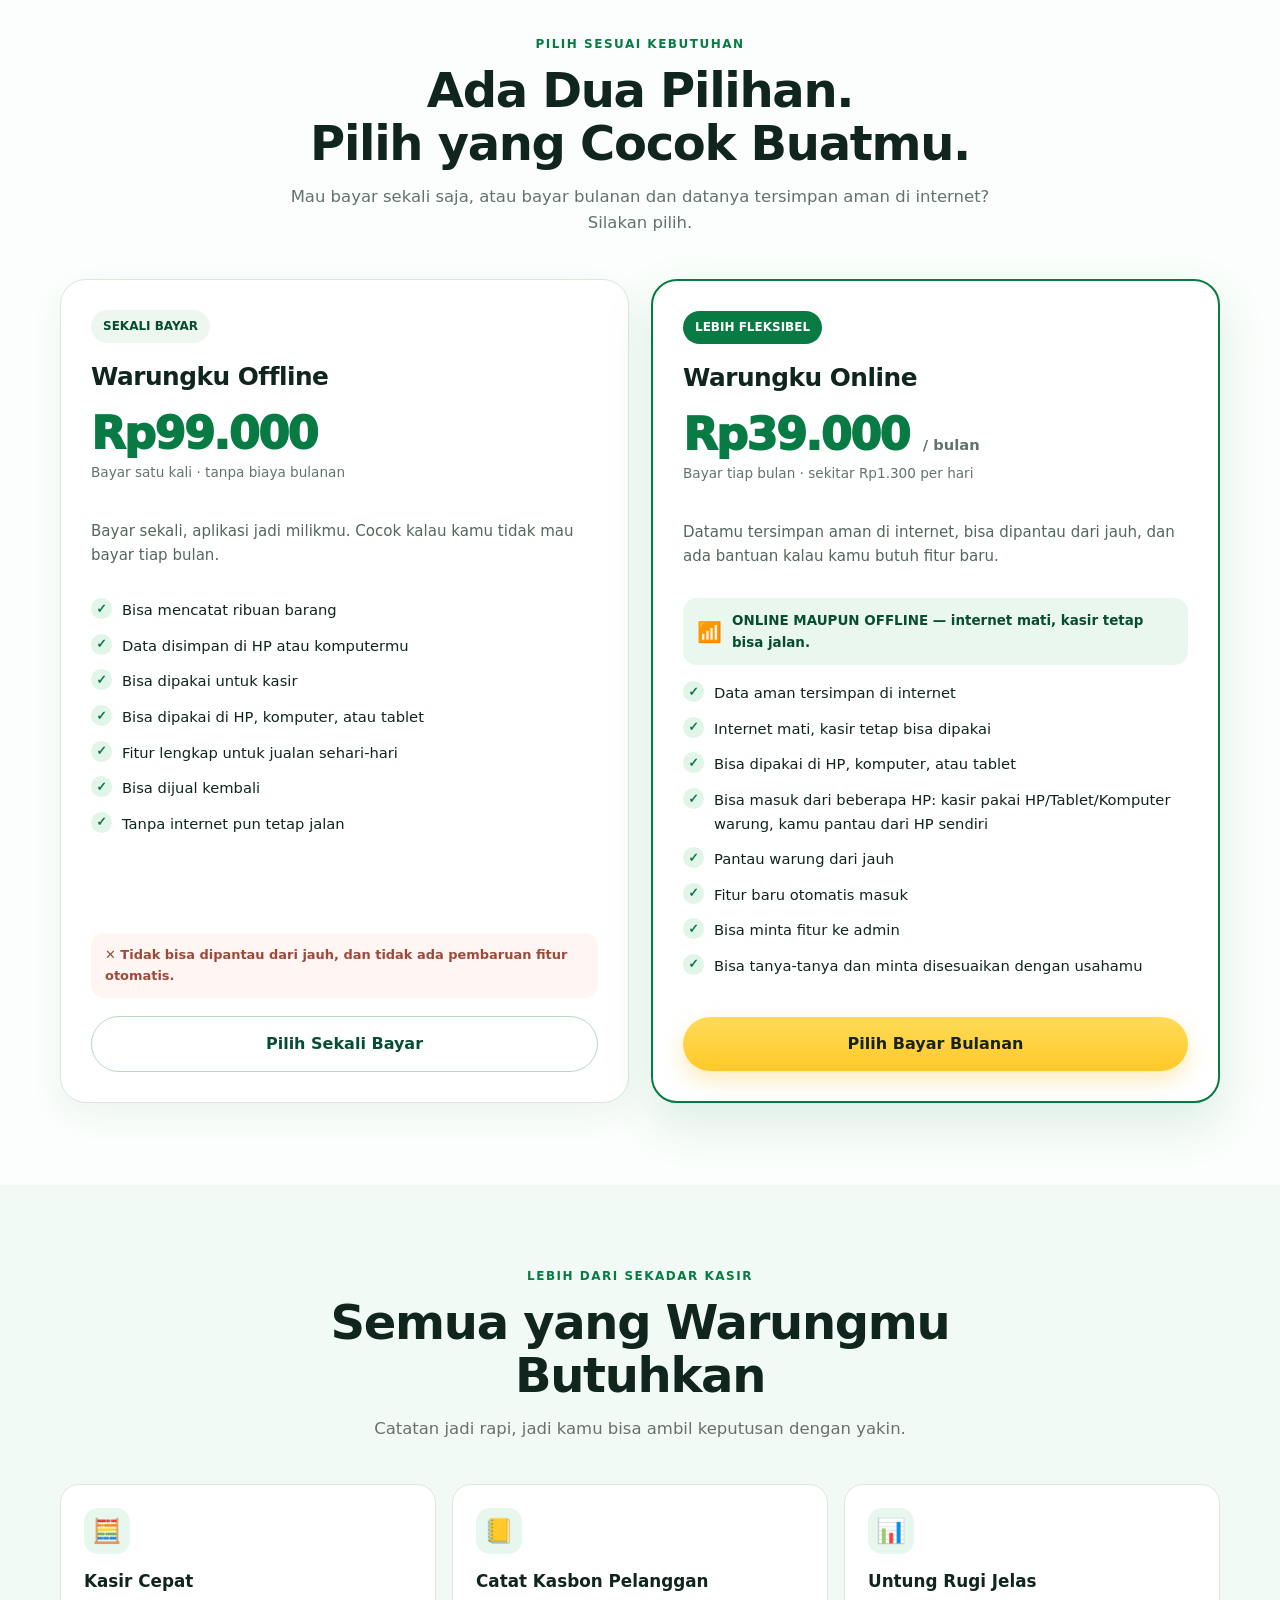
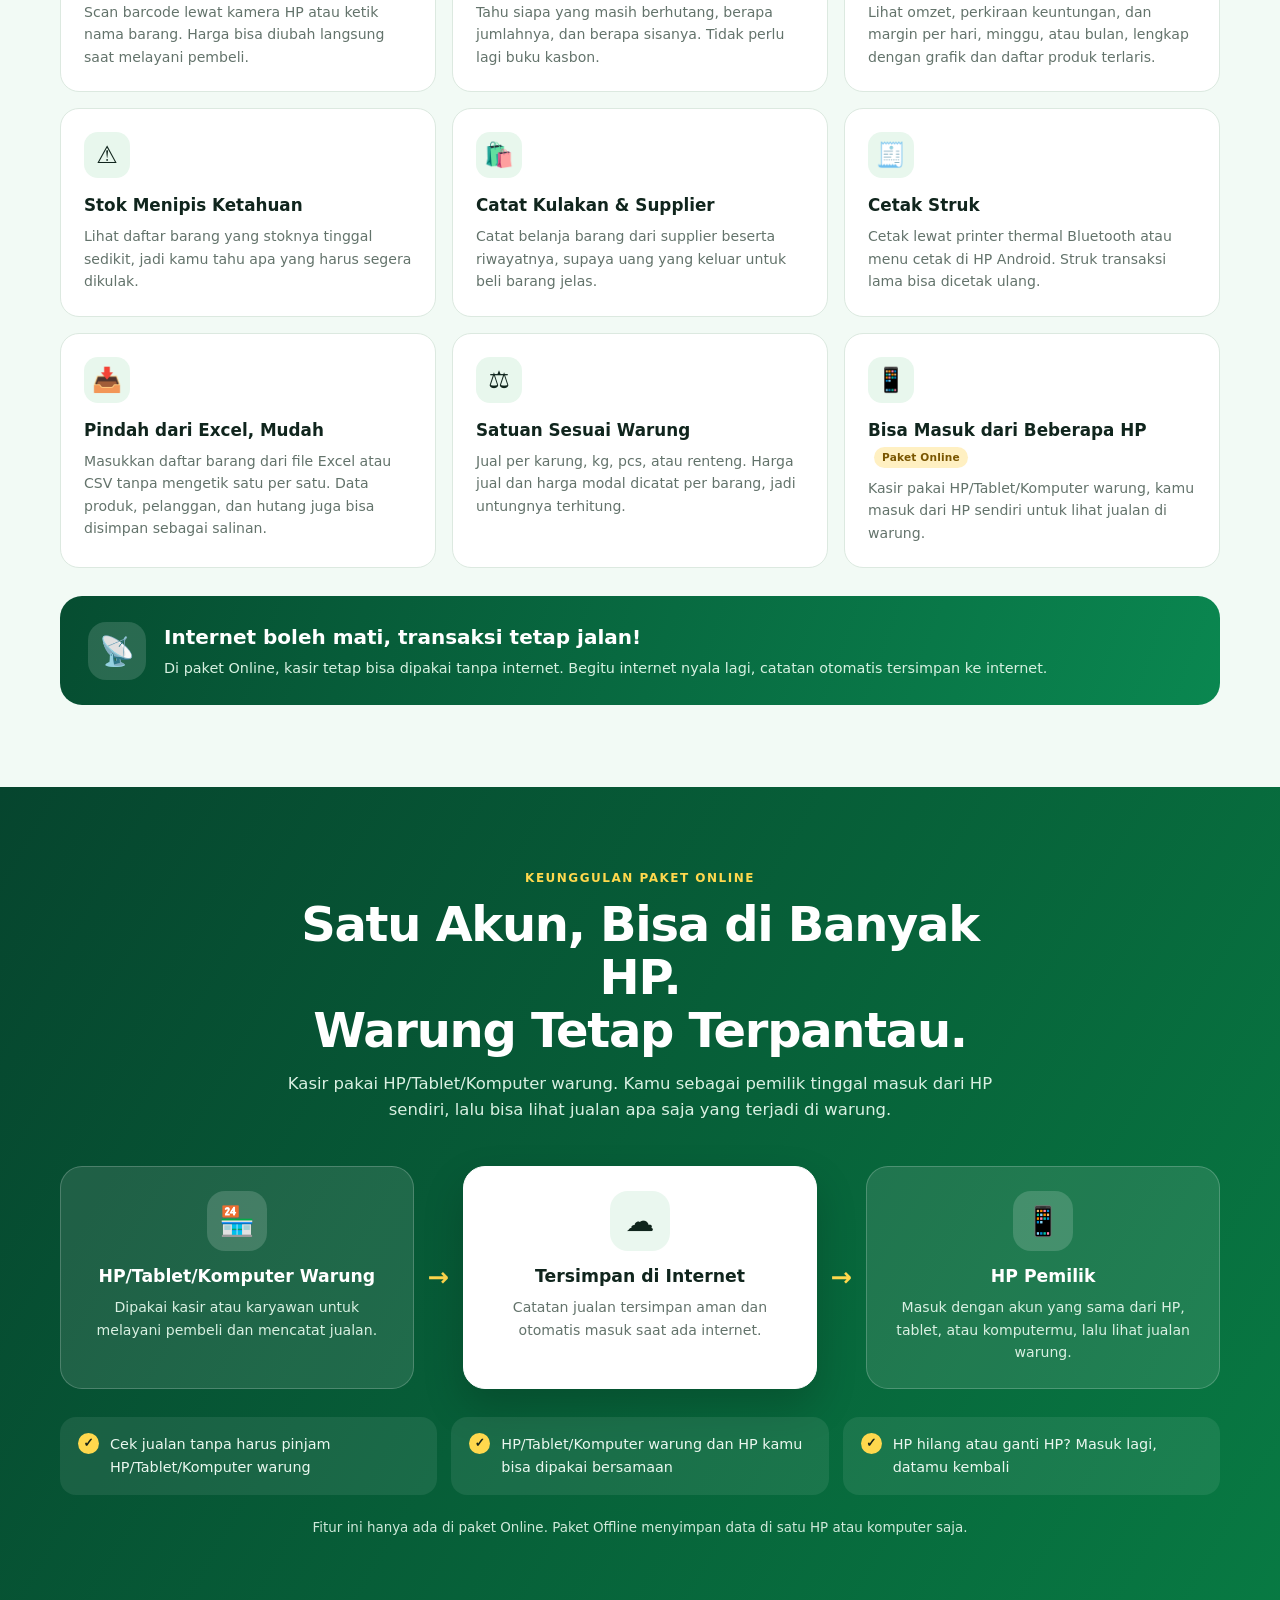
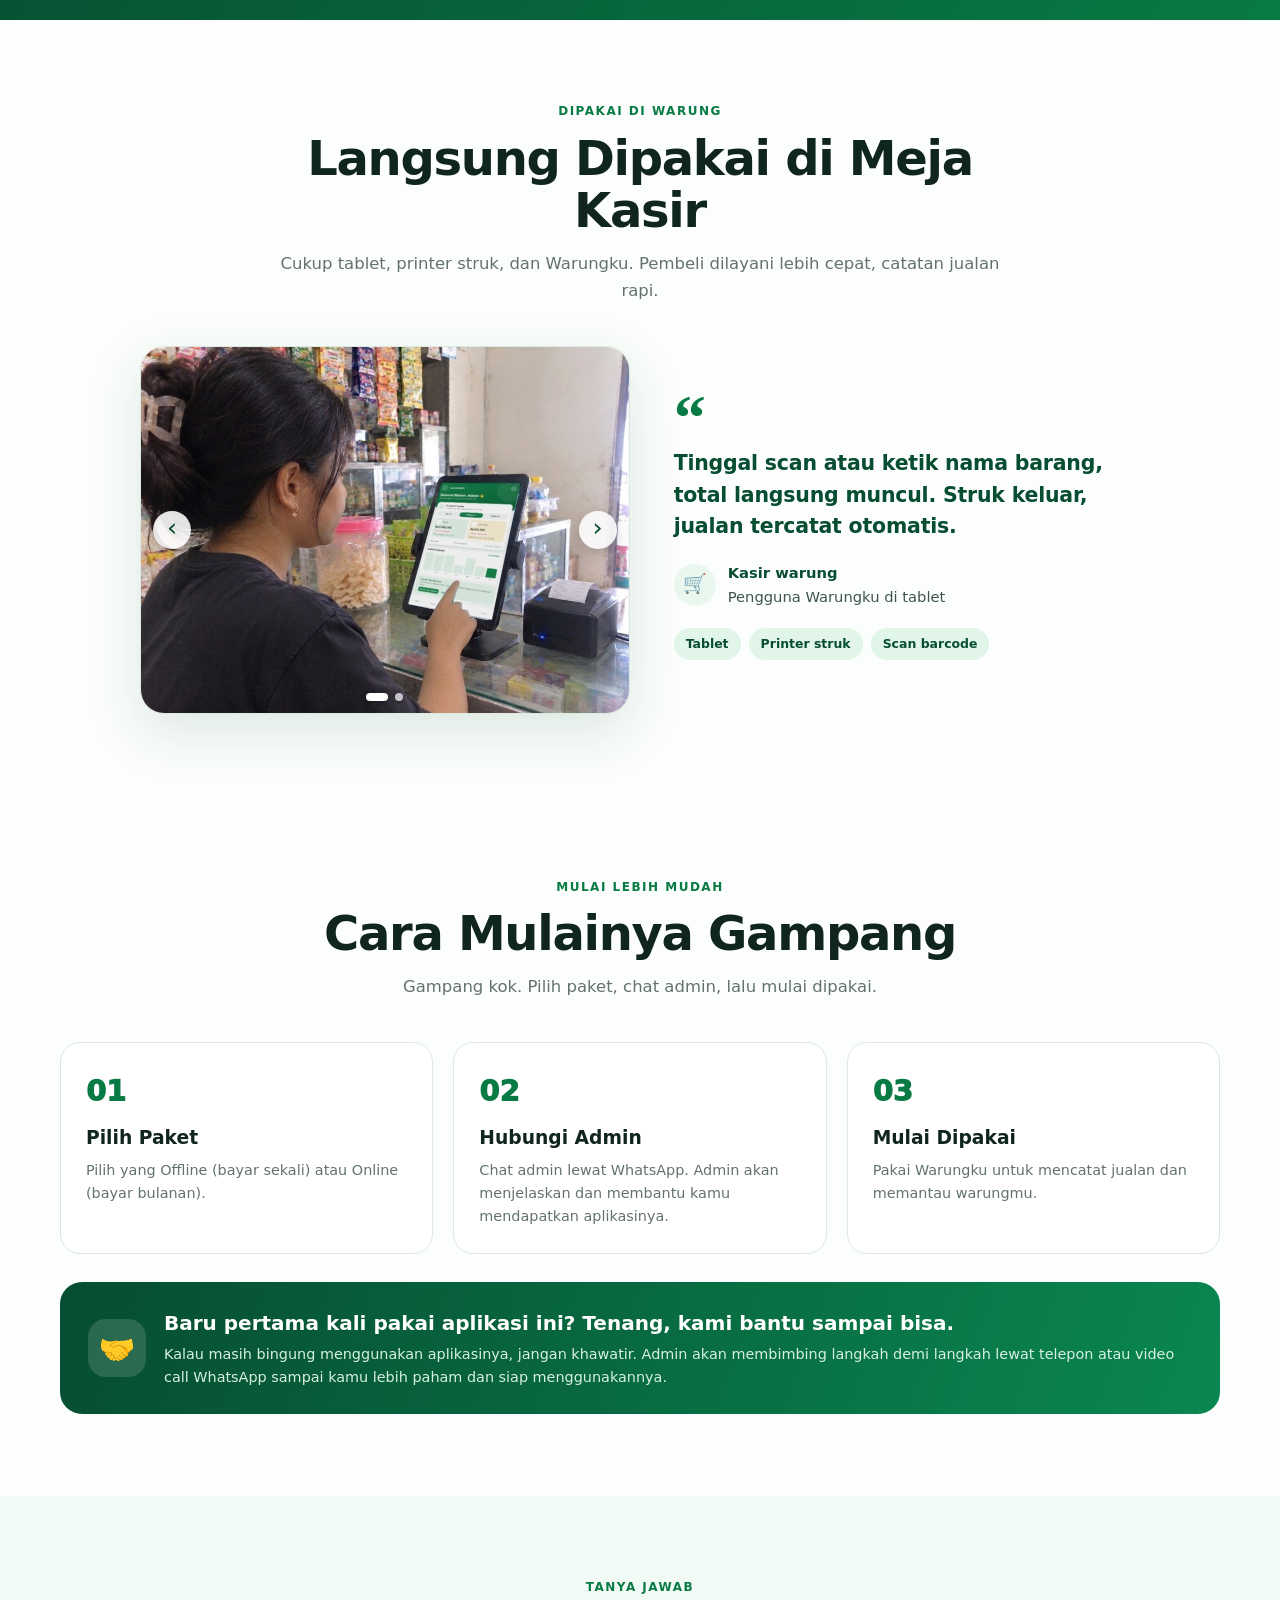
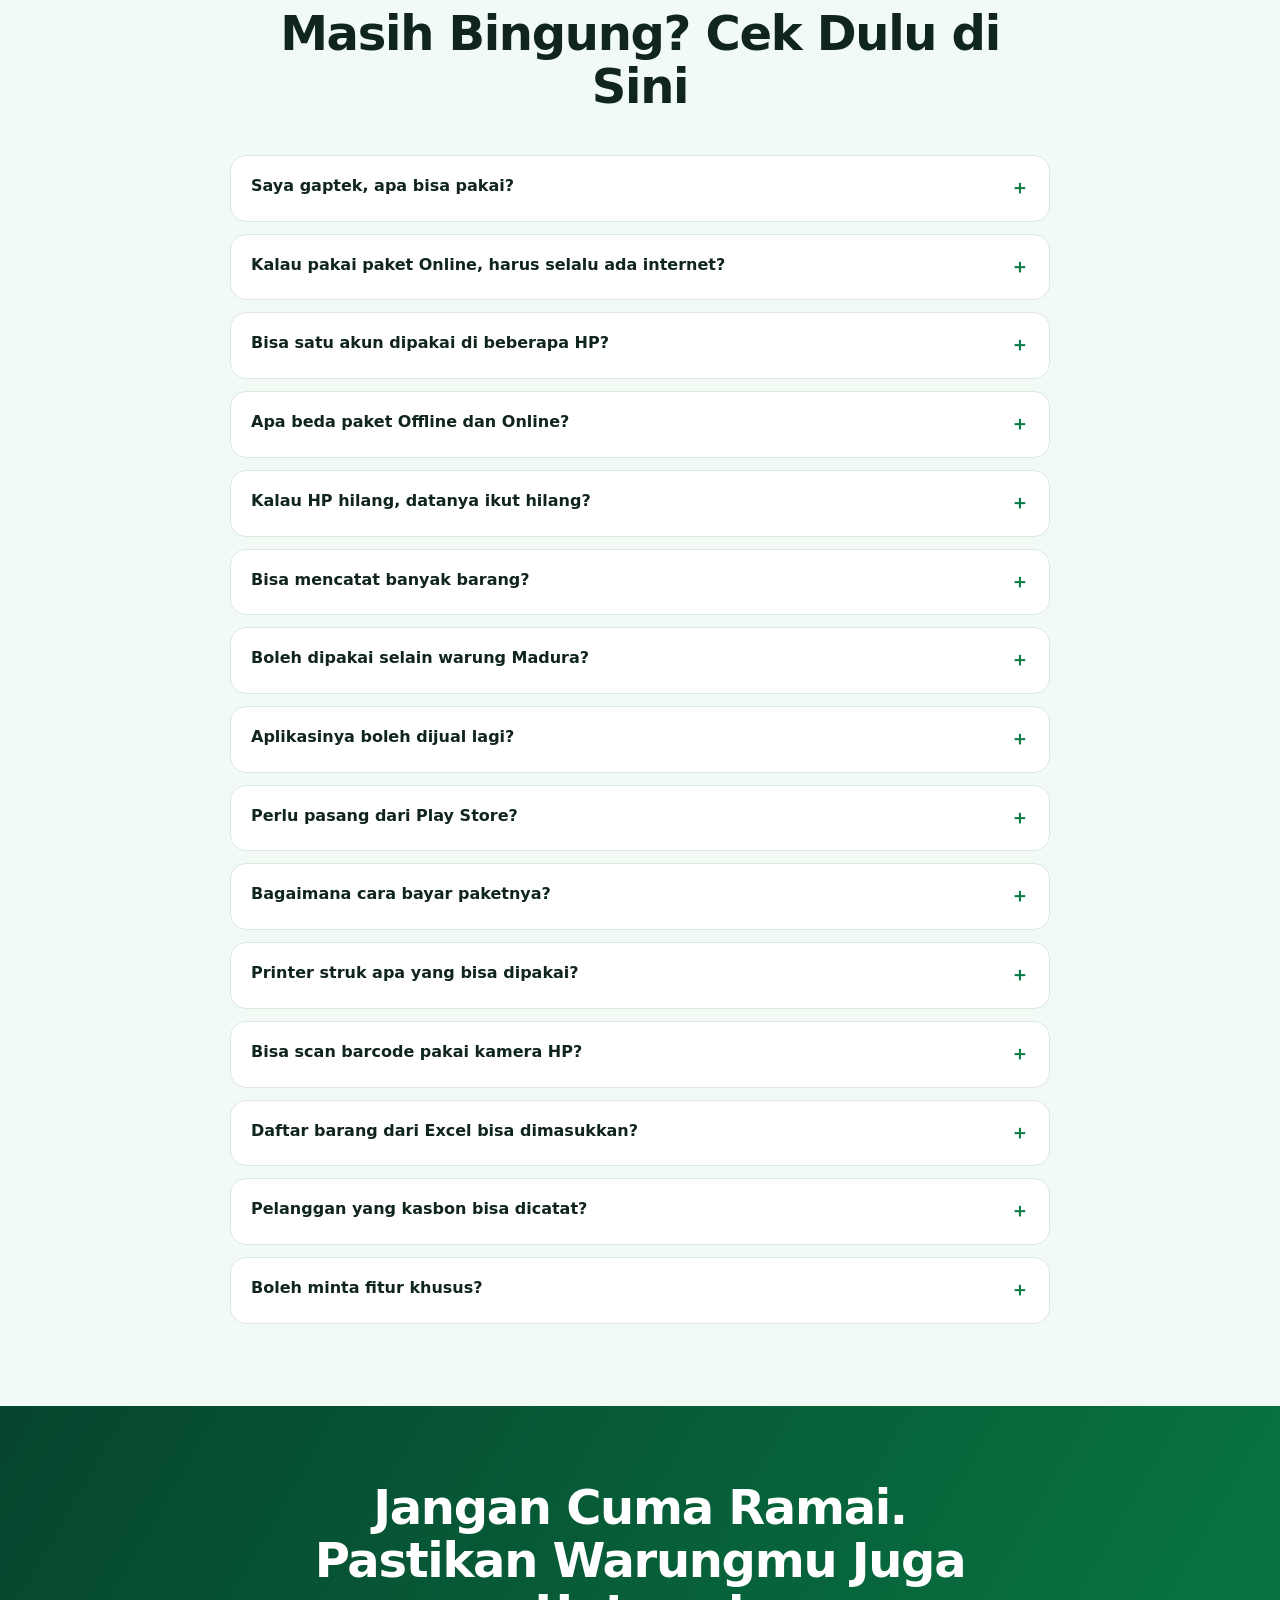
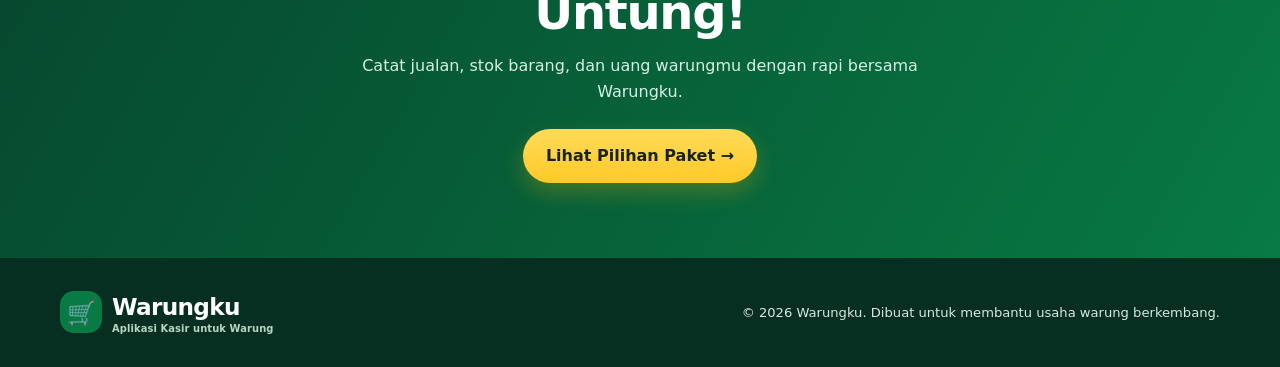
==== commit ac6d2fd4: "Add files via upload" ====
--- a/index.html
+++ b/index.html
@@ -372,7 +372,18 @@
     /* Testimoni */
     .testi { display:grid; grid-template-columns:1.05fr 1fr; gap:44px; align-items:center; max-width:1000px; margin:0 auto; }
     .testi-photo { margin:0; border-radius:var(--radius); overflow:hidden; box-shadow:var(--shadow); border:1px solid var(--line); background:#fff; }
-    .testi-photo img { display:block; width:100%; height:auto; }
+    .testi-photo img { display:block; }
+    .testi-photo { position:relative; }
+    .testi-slides { position:relative; aspect-ratio:4/3; background:#e9f3ed; }
+    .testi-slide { position:absolute; inset:0; width:100%; height:100%; object-fit:cover; opacity:0; transition:opacity .6s ease; }
+    .testi-slide.active { opacity:1; }
+    .testi-arrow { position:absolute; top:50%; transform:translateY(-50%); width:38px; height:38px; display:grid; place-items:center; padding:0 0 3px; border:0; border-radius:50%; background:rgba(255,255,255,.88); color:var(--green-dark); font-size:1.6rem; line-height:1; cursor:pointer; box-shadow:0 4px 14px rgba(0,0,0,.18); }
+    .testi-arrow:hover { background:#fff; }
+    .testi-prev { left:12px; } .testi-next { right:12px; }
+    .testi-dots { position:absolute; left:0; right:0; bottom:12px; display:flex; justify-content:center; gap:7px; }
+    .testi-dot { width:8px; height:8px; padding:0; border:0; border-radius:99px; background:rgba(255,255,255,.7); box-shadow:0 1px 4px rgba(0,0,0,.35); cursor:pointer; transition:width .25s, background .25s; }
+    .testi-dot.active { width:22px; background:#fff; }
+    @media (prefers-reduced-motion: reduce) { .testi-slide { transition:none; } }
     .testi-body .quote-mark { font-size:4rem; line-height:.6; color:var(--green); font-weight:900; font-family:Georgia,serif; }
     .testi-body blockquote { margin:10px 0 18px; font-size:1.28rem; line-height:1.55; font-weight:700; color:var(--green-dark); letter-spacing:-.2px; }
     .testi-who { display:flex; align-items:center; gap:12px; font-size:.92rem; color:#3e554a; }
@@ -738,8 +749,17 @@
           <p>Cukup tablet, printer struk, dan Warungku. Pembeli dilayani lebih cepat, catatan jualan rapi.</p>
         </div>
         <div class="testi">
-          <figure class="testi-photo">
-            <img src="testimoni-kasir.jpg" width="960" height="720" loading="lazy" alt="Kasir warung memakai aplikasi Warungku di tablet, dengan printer struk di sebelahnya">
+          <figure class="testi-photo" id="testiSlider" aria-roledescription="carousel" aria-label="Foto penggunaan Warungku di warung">
+            <div class="testi-slides">
+              <img class="testi-slide active" src="testimoni-kasir.jpg" width="960" height="720" alt="Kasir warung memakai aplikasi Warungku di tablet, dengan printer struk di sebelahnya">
+              <img class="testi-slide" src="testimoni-kasir-2.jpg" width="960" height="720" loading="lazy" alt="Kasir warung memindai barcode bungkus snack memakai kamera tablet Warungku" aria-hidden="true">
+            </div>
+            <button type="button" class="testi-arrow testi-prev" aria-label="Foto sebelumnya">&#8249;</button>
+            <button type="button" class="testi-arrow testi-next" aria-label="Foto berikutnya">&#8250;</button>
+            <div class="testi-dots" role="tablist" aria-label="Pilih foto">
+              <button type="button" class="testi-dot active" aria-label="Foto 1" aria-selected="true"></button>
+              <button type="button" class="testi-dot" aria-label="Foto 2" aria-selected="false"></button>
+            </div>
           </figure>
           <div class="testi-body">
             <div class="quote-mark" aria-hidden="true">&ldquo;</div>
@@ -914,6 +934,39 @@
         window.open(`https://wa.me/${WHATSAPP_NUMBER}?text=${encodeURIComponent(message)}`, "_blank", "noopener");
       });
     });
+
+    /* Slider foto testimoni */
+    (function () {
+      const box = document.getElementById("testiSlider");
+      if (!box) return;
+      const slides = [...box.querySelectorAll(".testi-slide")];
+      const dots = [...box.querySelectorAll(".testi-dot")];
+      let i = 0, timer = null, hovering = false;
+      function show(n) {
+        i = (n + slides.length) % slides.length;
+        slides.forEach((el, k) => { el.classList.toggle("active", k === i); el.setAttribute("aria-hidden", k === i ? "false" : "true"); });
+        dots.forEach((el, k) => { el.classList.toggle("active", k === i); el.setAttribute("aria-selected", k === i ? "true" : "false"); });
+      }
+      function start() {
+        stop();
+        if (window.matchMedia("(prefers-reduced-motion: reduce)").matches) return;
+        timer = setInterval(() => { if (!hovering) show(i + 1); }, 5000);
+      }
+      function stop() { if (timer) clearInterval(timer); timer = null; }
+      box.querySelector(".testi-prev").addEventListener("click", () => { show(i - 1); start(); });
+      box.querySelector(".testi-next").addEventListener("click", () => { show(i + 1); start(); });
+      dots.forEach((el, k) => el.addEventListener("click", () => { show(k); start(); }));
+      box.addEventListener("mouseenter", () => { hovering = true; });
+      box.addEventListener("mouseleave", () => { hovering = false; });
+      let x0 = null;
+      box.addEventListener("touchstart", e => { x0 = e.touches[0].clientX; }, { passive: true });
+      box.addEventListener("touchend", e => {
+        if (x0 === null) return;
+        const dx = e.changedTouches[0].clientX - x0; x0 = null;
+        if (Math.abs(dx) > 40) { show(dx < 0 ? i + 1 : i - 1); start(); }
+      }, { passive: true });
+      start();
+    })();
   </script>
 </body>
 </html>
